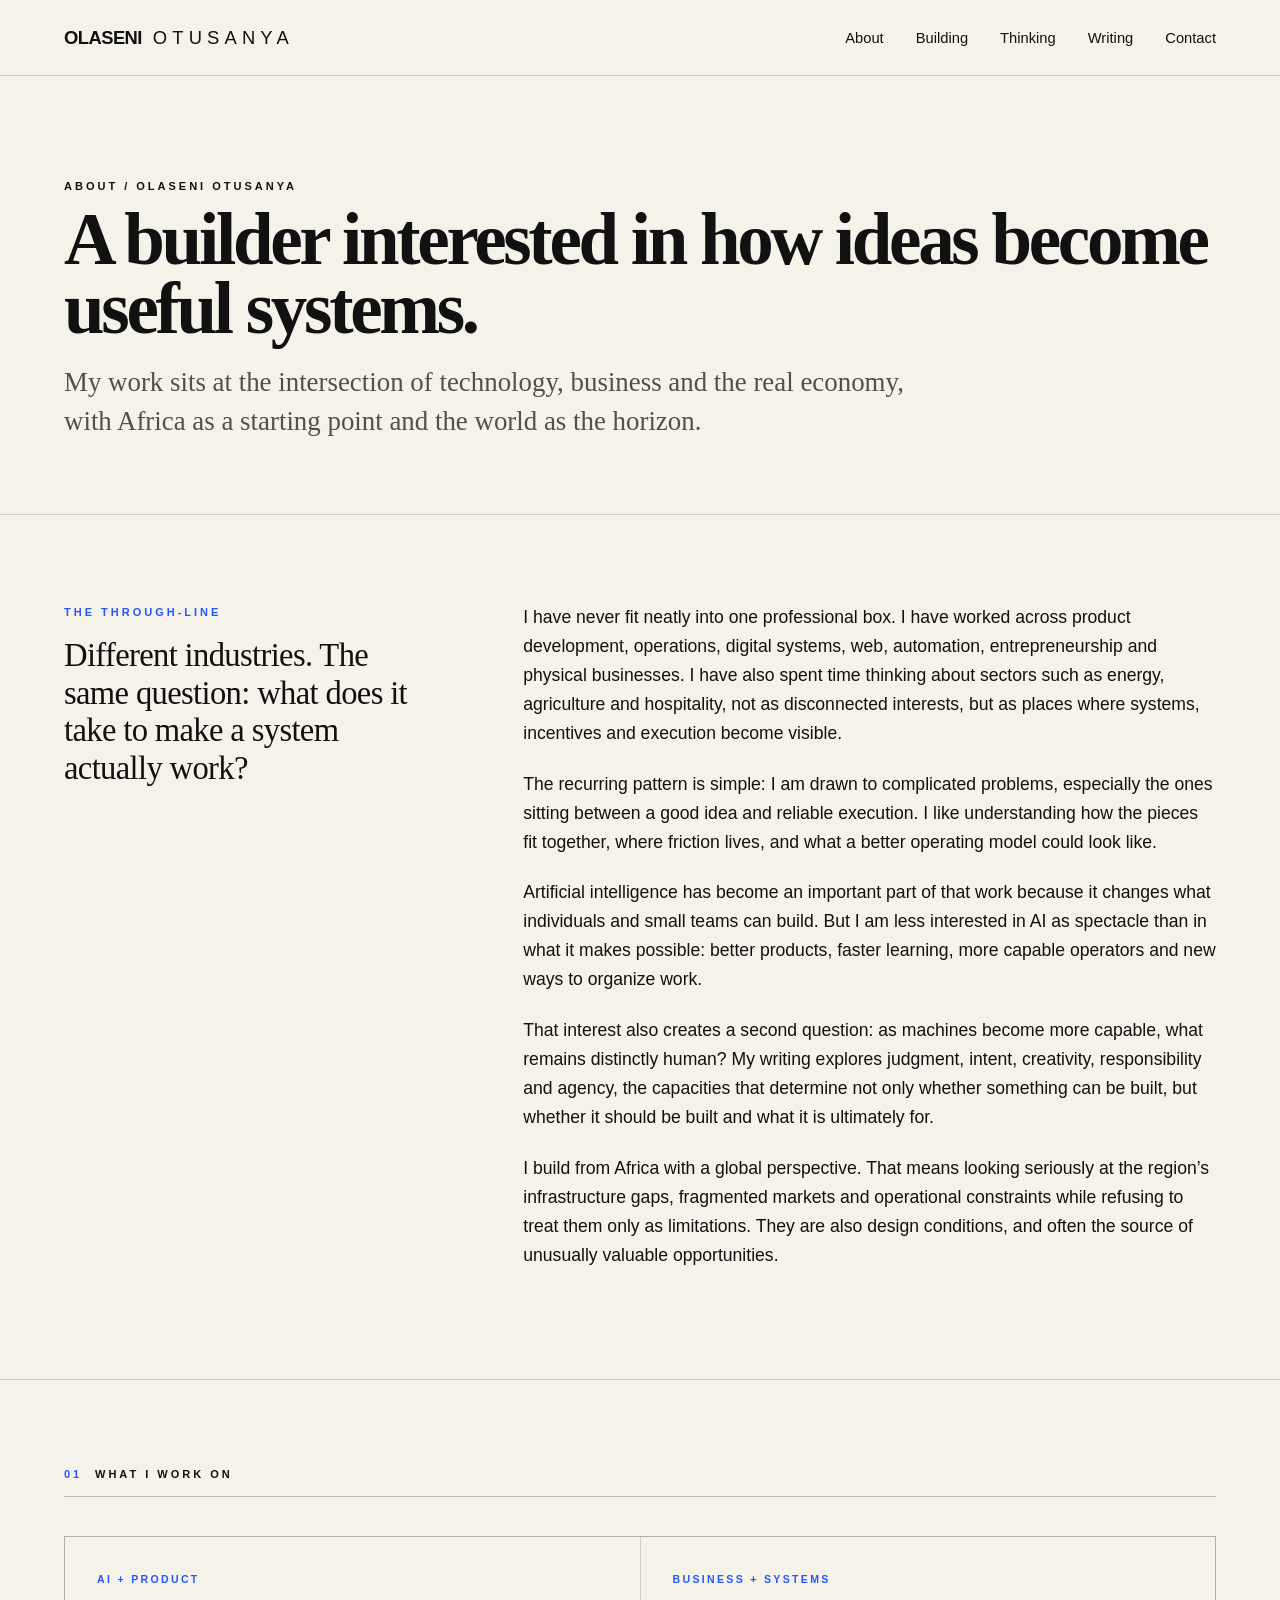
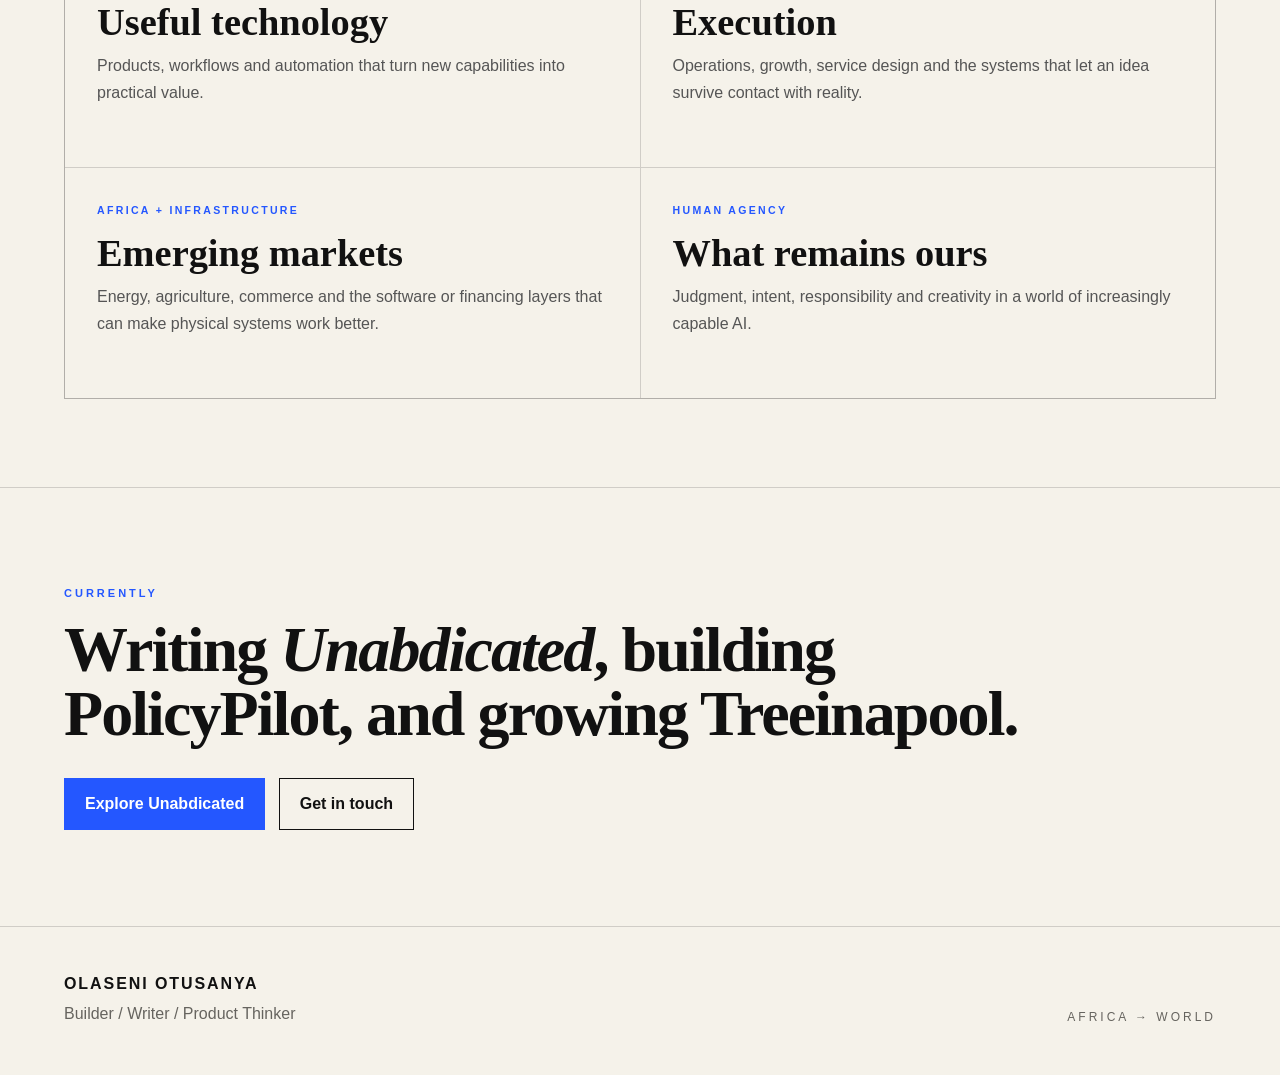
==== about/index.html @ 5f11ccba "Refresh assets and punctuation in about/index.html" ====
<!doctype html>
<html lang="en">
<head>
  <meta charset="utf-8" />
  <meta name="viewport" content="width=device-width, initial-scale=1" />
  <meta name="description" content="About Olaseni Otusanya: a Nigerian builder, product thinker and entrepreneur working across AI, business, digital systems and the real economy." />
  <meta name="theme-color" content="#F5F2EA" />
  <meta property="og:title" content="About Olaseni Otusanya, Builder, Product Thinker & Entrepreneur" />
  <meta property="og:description" content="About Olaseni Otusanya: a Nigerian builder, product thinker and entrepreneur working across AI, business, digital systems and the real economy." />
  <meta property="og:type" content="website" />
  <meta property="og:url" content="https://olaseniotusanya.site/about/" />
  <meta property="og:site_name" content="Olaseni Otusanya" />
  <meta property="og:image" content="https://olaseniotusanya.site/assets/olaseni-profile.png" />
  <meta property="og:image:alt" content="Portrait of Olaseni Otusanya" />
  <meta name="twitter:card" content="summary_large_image" />
  <meta name="twitter:title" content="About Olaseni Otusanya, Builder, Product Thinker & Entrepreneur" />
  <meta name="twitter:description" content="About Olaseni Otusanya: a Nigerian builder, product thinker and entrepreneur working across AI, business, digital systems and the real economy." />
  <meta name="twitter:image" content="https://olaseniotusanya.site/assets/olaseni-profile.png" />
  <link rel="canonical" href="https://olaseniotusanya.site/about/" />
  <link rel="icon" href="/favicon.svg" type="image/svg+xml" />
  <link rel="manifest" href="/site.webmanifest" />
  <title>About Olaseni Otusanya, Builder, Product Thinker & Entrepreneur</title>
  <link rel="stylesheet" href="/styles.css?v=20260929-6" />
  <script type="application/ld+json">
  {"@context":"https://schema.org","@type":"ProfilePage","mainEntity":{"@type":"Person","name":"Olaseni Otusanya","url":"https://olaseniotusanya.site/","jobTitle":"Builder, Product Thinker and Entrepreneur","sameAs":["https://www.linkedin.com/in/olaseniotusanya","https://github.com/5kodds"]}}
  </script>
</head>
<body class="interior-page">

  <header class="site-header">
    <a class="nameplate" href="/" aria-label="Olaseni Otusanya home">OLASENI <span>OTUSANYA</span></a>
    <nav class="desktop-nav" aria-label="Primary navigation">
      <a href="/about/">About</a>
      <a href="/#building">Building</a>
      <a href="/#thinking">Thinking</a>
      <a href="/writing/">Writing</a>
      <a href="/#contact">Contact</a>
    </nav>
    <button class="menu-toggle" type="button" aria-expanded="false" aria-controls="mobile-nav" aria-label="Open navigation">
      <span></span><span></span>
    </button>
  </header>
  <nav class="mobile-nav" id="mobile-nav" aria-label="Mobile navigation">
    <a href="/about/">About</a>
    <a href="/#building">Building</a>
    <a href="/#thinking">Thinking</a>
    <a href="/writing/">Writing</a>
    <a href="/#contact">Contact</a>
  </nav>
<main>
  <section class="page-hero">
    <p class="eyebrow">ABOUT / OLASENI OTUSANYA</p>
    <h1>A builder interested in how ideas become useful systems.</h1>
    <p class="page-dek">My work sits at the intersection of technology, business and the real economy, with Africa as a starting point and the world as the horizon.</p>
  </section>

  <section class="page-body two-col-story">
    <aside>
      <p class="section-label">THE THROUGH-LINE</p>
      <p class="pull-quote">Different industries. The same question: what does it take to make a system actually work?</p>
    </aside>
    <article class="prose">
      <p>I have never fit neatly into one professional box. I have worked across product development, operations, digital systems, web, automation, entrepreneurship and physical businesses. I have also spent time thinking about sectors such as energy, agriculture and hospitality, not as disconnected interests, but as places where systems, incentives and execution become visible.</p>
      <p>The recurring pattern is simple: I am drawn to complicated problems, especially the ones sitting between a good idea and reliable execution. I like understanding how the pieces fit together, where friction lives, and what a better operating model could look like.</p>
      <p>Artificial intelligence has become an important part of that work because it changes what individuals and small teams can build. But I am less interested in AI as spectacle than in what it makes possible: better products, faster learning, more capable operators and new ways to organize work.</p>
      <p>That interest also creates a second question: as machines become more capable, what remains distinctly human? My writing explores judgment, intent, creativity, responsibility and agency, the capacities that determine not only whether something can be built, but whether it should be built and what it is ultimately for.</p>
      <p>I build from Africa with a global perspective. That means looking seriously at the region’s infrastructure gaps, fragmented markets and operational constraints while refusing to treat them only as limitations. They are also design conditions, and often the source of unusually valuable opportunities.</p>
    </article>
  </section>

  <section class="page-body">
    <div class="section-kicker"><span>01</span> WHAT I WORK ON</div>
    <div class="topic-grid">
      <article><span>AI + PRODUCT</span><h2>Useful technology</h2><p>Products, workflows and automation that turn new capabilities into practical value.</p></article>
      <article><span>BUSINESS + SYSTEMS</span><h2>Execution</h2><p>Operations, growth, service design and the systems that let an idea survive contact with reality.</p></article>
      <article><span>AFRICA + INFRASTRUCTURE</span><h2>Emerging markets</h2><p>Energy, agriculture, commerce and the software or financing layers that can make physical systems work better.</p></article>
      <article><span>HUMAN AGENCY</span><h2>What remains ours</h2><p>Judgment, intent, responsibility and creativity in a world of increasingly capable AI.</p></article>
    </div>
  </section>

  <section class="page-cta">
    <p class="section-label">CURRENTLY</p>
    <h2>Writing <em>Unabdicated</em>, building PolicyPilot, and growing Treeinapool.</h2>
    <div class="actions"><a class="button primary" href="/unabdicated/">Explore Unabdicated</a><a class="button" href="/#contact">Get in touch</a></div>
  </section>
</main>

  <footer>
    <div><strong>OLASENI OTUSANYA</strong><p>Builder / Writer / Product Thinker</p></div>
    <p class="footer-note">AFRICA → WORLD</p>
  </footer>
  <script src="/script.js?v=20260929-6"></script>
</body></html>
---- styles.css ----
:root{
  --bone:#F5F2EA;
  --ink:#111111;
  --blue:#2457FF;
  --stone:#B8BDC7;
  --sage:#6E7C74;
  --muted:#66645F;
  --line:rgba(17,17,17,.16);
  --max:1500px;
}

*{box-sizing:border-box}
html{scroll-behavior:smooth;scroll-padding-top:88px}
body{
  margin:0;
  background:var(--bone);
  color:var(--ink);
  font-family:Inter,Arial,sans-serif;
  -webkit-font-smoothing:antialiased;
  text-rendering:optimizeLegibility;
}
body.menu-open{overflow:hidden}
img{display:block;max-width:100%}
a{color:inherit;text-decoration:none}
button{font:inherit;color:inherit}
a:focus-visible,button:focus-visible{outline:3px solid var(--blue);outline-offset:4px}

.site-header{
  position:sticky;
  top:0;
  z-index:50;
  display:flex;
  justify-content:space-between;
  align-items:center;
  min-height:76px;
  padding:18px 5vw;
  border-bottom:1px solid var(--line);
  background:rgba(245,242,234,.94);
  backdrop-filter:blur(14px);
}
.nameplate{
  white-space:nowrap;
  font-weight:800;
  font-size:1.15rem;
  letter-spacing:-.03em;
}
.nameplate span{
  font-weight:400;
  letter-spacing:.28em;
  margin-left:.4rem;
}
.desktop-nav{display:flex;gap:2rem;font-size:.92rem}
.desktop-nav a{transition:color .18s ease}
.desktop-nav a:hover{color:var(--blue)}
.menu-toggle,.mobile-nav{display:none}

main{max-width:var(--max);margin:auto}

.hero{
  min-height:76vh;
  display:grid;
  grid-template-columns:minmax(0,1.18fr) minmax(380px,.82fr);
  border-bottom:1px solid var(--line);
}
.hero-copy{
  padding:clamp(4.5rem,8vh,8rem) 6vw clamp(4rem,6vh,6rem) 5vw;
  display:flex;
  flex-direction:column;
  justify-content:center;
}
.eyebrow,.section-kicker,.type,.signal,.section-label,.now-label{
  font-size:.69rem;
  letter-spacing:.27em;
  font-weight:750;
}
h1{
  font-family:"Noto Serif Display",Georgia,serif;
  font-size:clamp(3.55rem,5.7vw,6.35rem);
  line-height:.94;
  letter-spacing:-.045em;
  margin:.7rem 0 1.3rem;
  max-width:1100px;
}
.dek{
  font-family:Georgia,serif;
  font-size:clamp(1.22rem,1.9vw,1.9rem);
  line-height:1.42;
  color:#555;
  max-width:760px;
  margin:0;
}
.actions{
  display:flex;
  gap:.85rem;
  margin-top:2rem;
  flex-wrap:wrap;
}
.button{
  display:inline-flex;
  align-items:center;
  justify-content:center;
  min-height:52px;
  border:1px solid var(--ink);
  padding:.95rem 1.25rem;
  font-weight:650;
  transition:transform .18s ease,background .18s ease,color .18s ease;
}
.button:hover{transform:translateY(-2px)}
.button.primary{background:var(--blue);color:white;border-color:var(--blue)}
.signal{margin:2.7rem 0 0;color:#444}

.hero-portrait{
  position:relative;
  overflow:hidden;
  min-height:600px;
  background:#103554;
}
.hero-portrait::after{
  content:"";
  position:absolute;
  inset:0;
  box-shadow:inset 1px 0 rgba(255,255,255,.08);
  pointer-events:none;
}
.hero-portrait img{
  width:100%;
  height:100%;
  object-fit:cover;
  object-position:center 24%;
}

.now-strip{
  display:grid;
  grid-template-columns:.42fr repeat(3,1fr);
  border-bottom:1px solid var(--line);
  background:#EEEAE1;
}
.now-strip>*{padding:1.2rem 1.5rem;border-right:1px solid var(--line)}
.now-strip>*:last-child{border-right:0}
.now-label{margin:0;display:flex;align-items:center;color:var(--blue)}
.now-item{display:flex;align-items:baseline;gap:.7rem;transition:background .18s ease}
.now-item:hover{background:rgba(36,87,255,.045)}
.now-item span{font-size:.72rem;text-transform:uppercase;letter-spacing:.16em;color:var(--muted)}
.now-item strong{font-family:Georgia,serif;font-size:1.05rem}

.section{
  padding:5.5rem 5vw;
  border-bottom:1px solid var(--line);
}
.section-kicker{
  display:flex;
  gap:.8rem;
  margin-bottom:2.4rem;
  border-bottom:1px solid rgba(17,17,17,.25);
  padding-bottom:1rem;
}
.section-kicker span{color:var(--blue)}
.section-label{color:var(--blue);margin:0 0 1rem}
.about-grid,.contact-grid{
  display:grid;
  grid-template-columns:1fr 1fr;
  gap:6vw;
  align-items:start;
}
.about-grid h2,.contact-grid h2,.section-heading-row h2{
  font-family:"Noto Serif Display",Georgia,serif;
  font-size:clamp(2.6rem,4vw,4.7rem);
  line-height:1.02;
  letter-spacing:-.025em;
  margin:0;
}
.about-copy{font-size:1.08rem;max-width:700px}
.accent-line{margin-top:1.8rem;padding-left:1rem;border-left:3px solid var(--blue);font-family:Georgia,serif;font-size:1.18rem}
p{line-height:1.65}

.section-heading-row{
  display:grid;
  grid-template-columns:minmax(0,1.2fr) minmax(300px,.8fr);
  gap:7vw;
  align-items:end;
  margin-bottom:2.6rem;
}
.section-heading-row>p{margin:0;max-width:600px;color:#54524D;font-size:1.02rem}

.work-grid{
  display:grid;
  grid-template-columns:1.12fr .94fr .94fr;
  gap:1px;
  background:var(--line);
  border:1px solid var(--line);
}
.work-card{
  background:var(--bone);
  padding:2rem;
  min-height:315px;
  display:flex;
  flex-direction:column;
  transition:.2s ease;
}
.work-card:hover{transform:translateY(-4px);box-shadow:0 14px 32px rgba(17,17,17,.08);position:relative;z-index:1}
.feature-card{background:#ECE8DE}
.card-topline{display:flex;justify-content:space-between;gap:1rem;align-items:flex-start}
.type,.essay-list span,.four-grid span{color:var(--blue);margin:0}
.status{
  font-size:.58rem;
  letter-spacing:.17em;
  border:1px solid rgba(17,17,17,.25);
  padding:.35rem .48rem;
  white-space:nowrap;
}
.work-card h3,.essay-list h3{
  font-family:"Noto Serif Display",Georgia,serif;
  font-size:clamp(2rem,2.6vw,3rem);
  line-height:1.02;
  letter-spacing:-.025em;
}
.work-card h3{margin:1.1rem 0 .6rem}
.work-card>p:not(.type){color:#494843}
.card-note{margin-top:auto!important;padding-top:1.2rem;font-size:.9rem;border-top:1px solid var(--line)}
.text-link{display:inline-block;margin-top:auto;padding-top:1.3rem;font-weight:750;color:var(--blue)}

.four-grid{
  display:grid;
  grid-template-columns:repeat(4,1fr);
  gap:1px;
  background:var(--line);
  border:1px solid var(--line);
}
.four-grid article{background:var(--bone);padding:1.7rem;min-height:225px}
.four-grid article p{margin:1.2rem 0 0;color:#555}

.essay-list{display:grid}
.essay-list article{
  display:grid;
  grid-template-columns:110px minmax(260px,.9fr) minmax(300px,1.1fr);
  gap:2rem;
  align-items:start;
  padding:1.8rem 0;
  border-top:1px solid var(--line);
}
.essay-list h3,.essay-list p{margin:0}
.essay-list h3{font-size:clamp(1.65rem,2.3vw,2.55rem)}
.essay-list p{color:#555}

.manifesto{
  background:var(--ink);
  color:white;
  text-align:center;
  padding:8rem 5vw;
}
.manifesto .eyebrow{color:#9BAFFF}
blockquote{
  font-family:"Noto Serif Display",Georgia,serif;
  font-size:clamp(3rem,6vw,6.6rem);
  line-height:.98;
  letter-spacing:-.035em;
  margin:2rem auto 0;
  max-width:1100px;
}
.contact{padding-top:6rem;padding-bottom:6rem}
.contact-copy{font-size:1.05rem}
.contact-button{gap:.6rem}
.button-icon{width:18px;height:18px;fill:none;stroke:currentColor;stroke-width:1.7;stroke-linecap:round;stroke-linejoin:round;flex:0 0 auto}
.contact-actions{max-width:720px}

footer{
  display:flex;
  justify-content:space-between;
  align-items:end;
  padding:3rem 5vw;
}
footer strong{letter-spacing:.12em}
footer p{margin:.5rem 0 0;color:var(--muted)}
.footer-note{font-size:.75rem;letter-spacing:.25em}

@media(max-width:1000px){
  .desktop-nav{gap:1.2rem}
  .hero{grid-template-columns:1fr .72fr}
  .work-grid{grid-template-columns:1fr 1fr}
  .feature-card{grid-column:1 / -1}
  .four-grid{grid-template-columns:1fr 1fr}
}

@media(max-width:820px){
  html{scroll-padding-top:70px}
  .site-header{min-height:68px;padding:15px 5.5vw}
  .desktop-nav{display:none}
  .nameplate{font-size:1rem}
  .nameplate span{letter-spacing:.2em;margin-left:.28rem}

  .menu-toggle{
    display:flex;
    width:42px;
    height:42px;
    border:1px solid var(--line);
    background:transparent;
    align-items:center;
    justify-content:center;
    flex-direction:column;
    gap:6px;
    cursor:pointer;
  }
  .menu-toggle span{width:18px;height:1.5px;background:var(--ink);transition:.18s ease}
  .menu-toggle[aria-expanded="true"] span:first-child{transform:translateY(3.75px) rotate(45deg)}
  .menu-toggle[aria-expanded="true"] span:last-child{transform:translateY(-3.75px) rotate(-45deg)}

  .mobile-nav{
    position:fixed;
    top:68px;
    left:0;
    right:0;
    z-index:45;
    display:grid;
    background:var(--bone);
    border-bottom:1px solid var(--line);
    transform:translateY(-120%);
    opacity:0;
    visibility:hidden;
    transition:transform .2s ease,opacity .2s ease,visibility .2s;
    box-shadow:0 18px 40px rgba(17,17,17,.08);
  }
  .mobile-nav.open{transform:translateY(0);opacity:1;visibility:visible}
  .mobile-nav a{
    padding:1rem 5.5vw;
    border-top:1px solid var(--line);
    font-family:Georgia,serif;
    font-size:1.2rem;
  }

  .hero{min-height:0;grid-template-columns:1fr}
  .hero-copy{padding:3.6rem 6vw 2.7rem}
  .hero-copy .eyebrow{font-size:.63rem;line-height:1.7;margin:0 0 .8rem}
  h1{
    font-size:clamp(3rem,10.2vw,4.8rem);
    line-height:.92;
    margin:.2rem 0 1.05rem;
    max-width:760px;
  }
  .dek{font-size:clamp(1.1rem,4.7vw,1.4rem);max-width:640px}
  .hero-actions{margin-top:1.6rem}
  .signal{margin-top:1.8rem;font-size:.61rem;letter-spacing:.21em}
  .hero-portrait{min-height:0;height:clamp(440px,98vw,650px)}
  .hero-portrait img{object-position:center 23%}

  .now-strip{
    grid-template-columns:1fr;
  }
  .now-strip>*{border-right:0;border-bottom:1px solid var(--line);padding:1rem 6vw}
  .now-strip>*:last-child{border-bottom:0}
  .now-label{padding-top:1.2rem;padding-bottom:.65rem}
  .now-item{justify-content:space-between}
  .now-item strong{font-size:1.12rem}

  .section{padding:4.5rem 6vw}
  .section-kicker{margin-bottom:2rem}
  .about-grid,.contact-grid,.section-heading-row{grid-template-columns:1fr;gap:1.9rem}
  .about-grid h2,.contact-grid h2,.section-heading-row h2{font-size:clamp(2.55rem,8.7vw,3.8rem)}
  .section-heading-row{margin-bottom:2.2rem}
  .section-heading-row>p{max-width:700px}

  .work-grid,.four-grid{grid-template-columns:1fr}
  .feature-card{grid-column:auto}
  .work-card{min-height:0;padding:1.55rem}
  .four-grid article{min-height:0;padding:1.5rem}

  .essay-list article{grid-template-columns:1fr;gap:.65rem;padding:1.55rem 0}
  .essay-list h3{font-size:clamp(1.8rem,7vw,2.5rem)}

  .manifesto{padding:6.3rem 6vw}
  blockquote{font-size:clamp(2.8rem,11vw,4.8rem)}

  footer{align-items:flex-start;gap:1.5rem;flex-direction:column;padding:2.5rem 6vw}
}

@media(max-width:520px){
  .site-header{padding:13px 5vw}
  .nameplate{font-size:.92rem}
  .nameplate span{letter-spacing:.16em}
  .menu-toggle{width:40px;height:40px}

  .hero-copy{padding:2.8rem 6vw 2.2rem}
  h1{
    font-size:clamp(2.7rem,12vw,3.55rem);
    line-height:.9;
    letter-spacing:-.05em;
  }
  .dek{font-size:1.08rem}
  .hero-actions{display:grid;grid-template-columns:1fr;width:100%;gap:.65rem}
  .button{width:100%;min-height:49px;padding:.8rem .8rem;font-size:.92rem;text-align:center}
  .signal{font-size:.57rem;letter-spacing:.18em}

  .hero-portrait{height:min(112vw,500px)}
  .hero-portrait img{object-position:center 23%}

  .now-item{align-items:center}
  .now-item span{font-size:.65rem}
  .now-item strong{font-size:1.05rem}

  .section{padding:3.8rem 6vw}
  .section-kicker{font-size:.62rem;letter-spacing:.22em;margin-bottom:1.6rem}
  .section-label{font-size:.6rem;letter-spacing:.22em}
  .about-grid h2,.contact-grid h2,.section-heading-row h2{font-size:clamp(2.35rem,10.5vw,3rem)}
  .about-copy,.contact-copy{font-size:1rem}
  .accent-line{font-size:1.08rem}
  .work-card h3{font-size:2.2rem}
  .card-topline{align-items:center}
  .status{font-size:.52rem}
  .manifesto{padding:5.5rem 6vw}
}

@media(max-width:370px){
  .nameplate span{letter-spacing:.1em}
  h1{font-size:2.5rem}
  .now-item{display:grid;gap:.25rem}
  .card-topline{display:grid}
}


/* Interior pages */
.interior-page main{max-width:var(--max);margin:auto}
.page-hero{
  padding:clamp(5rem,10vh,8.5rem) 5vw clamp(4.5rem,8vh,7rem);
  border-bottom:1px solid var(--line);
  max-width:var(--max);
  margin:auto;
}
.page-hero h1{
  max-width:1150px;
  margin:.65rem 0 1.2rem;
}
.page-dek{
  font-family:Georgia,serif;
  font-size:clamp(1.28rem,2.1vw,2rem);
  line-height:1.48;
  max-width:880px;
  color:#52504B;
  margin:0;
}
.page-subtitle{
  font-family:Georgia,serif;
  font-size:clamp(1.5rem,2.6vw,2.7rem);
  line-height:1.2;
  margin:-.35rem 0 1.2rem;
}
.page-body{
  padding:5.5rem 5vw;
  border-bottom:1px solid var(--line);
}
.two-col-story{
  display:grid;
  grid-template-columns:minmax(250px,.68fr) minmax(0,1.32fr);
  gap:8vw;
  align-items:start;
}
.two-col-story aside{position:sticky;top:110px}
.pull-quote{
  font-family:Georgia,serif;
  font-size:clamp(1.65rem,2.55vw,2.7rem);
  line-height:1.15;
  letter-spacing:-.02em;
  margin:1rem 0 0;
}
.prose{max-width:760px;font-size:1.1rem}
.prose p{margin:0 0 1.35rem}
.prose strong{font-weight:750}
.wide-prose{max-width:900px}
.topic-grid{
  display:grid;
  grid-template-columns:repeat(2,1fr);
  gap:1px;
  background:var(--line);
  border:1px solid var(--line);
}
.topic-grid article{
  background:var(--bone);
  padding:2rem;
  min-height:230px;
}
.topic-grid article span{
  color:var(--blue);
  font-size:.66rem;
  letter-spacing:.22em;
  font-weight:800;
}
.topic-grid h2{
  font-family:"Noto Serif Display",Georgia,serif;
  font-size:clamp(2rem,3vw,3rem);
  line-height:1.02;
  margin:1rem 0 .7rem;
}
.topic-grid p{margin:0;color:#555}
.page-cta{
  padding:6rem 5vw;
  border-bottom:1px solid var(--line);
}
.page-cta h2{
  font-family:"Noto Serif Display",Georgia,serif;
  font-size:clamp(2.6rem,5vw,5.4rem);
  line-height:1;
  letter-spacing:-.03em;
  max-width:1050px;
  margin:.8rem 0 1rem;
}
.page-cta>p:not(.section-label){max-width:760px;font-size:1.08rem}
.dark-cta{background:var(--ink);color:white}
.dark-cta .section-label{color:#9BAFFF}
.light-button{border-color:white;color:white}
.card-links{display:flex;gap:1.2rem;flex-wrap:wrap;margin-top:auto}
.card-links .text-link{margin-top:0}
.section-more{
  display:inline-block;
  margin-top:2rem;
  font-weight:750;
  color:var(--blue);
}
.writing-stream{display:grid}
.writing-stream article{
  padding:2.5rem 0;
  border-top:1px solid var(--line);
  max-width:980px;
}
.writing-stream h2,.featured-writing h2{
  font-family:"Noto Serif Display",Georgia,serif;
  font-size:clamp(2.35rem,4vw,4.4rem);
  line-height:1;
  letter-spacing:-.03em;
  margin:.7rem 0 1.2rem;
}
.writing-stream article>p:not(.type){max-width:780px;font-size:1.05rem;color:#4F4D49}
.featured-writing{
  background:#ECE8DE;
  border:1px solid var(--line);
  padding:2.2rem;
}
.featured-writing>p:not(.type){font-family:Georgia,serif;font-size:1.25rem}

@media(max-width:820px){
  .page-hero{padding:4.3rem 6vw 3.8rem}
  .page-body,.page-cta{padding:4.2rem 6vw}
  .two-col-story{grid-template-columns:1fr;gap:2rem}
  .two-col-story aside{position:static}
  .prose{font-size:1.03rem}
  .topic-grid{grid-template-columns:1fr}
  .topic-grid article{min-height:0;padding:1.55rem}
  .page-cta h2{font-size:clamp(2.6rem,10vw,4rem)}
}
@media(max-width:520px){
  .page-hero{padding:3.25rem 6vw 3rem}
  .page-hero h1{font-size:clamp(2.8rem,13vw,4rem)}
  .page-dek{font-size:1.12rem}
  .page-subtitle{font-size:1.45rem}
  .page-body,.page-cta{padding:3.6rem 6vw}
  .pull-quote{font-size:1.8rem}
  .writing-stream article{padding:2rem 0}
  .writing-stream h2,.featured-writing h2{font-size:2.4rem}
}


/* Article pages */
.article-shell{max-width:var(--max);margin:auto}
.article-header{
  padding:clamp(5rem,10vh,8rem) 5vw 4rem;
  border-bottom:1px solid var(--line);
}
.article-header h1{
  max-width:1050px;
  margin:.7rem 0 1.25rem;
}
.article-lede{
  max-width:800px;
  font-family:Georgia,serif;
  font-size:clamp(1.25rem,2vw,1.9rem);
  line-height:1.5;
  color:#53514C;
  margin:0;
}
.article-meta{
  display:flex;
  gap:1rem;
  flex-wrap:wrap;
  margin-top:2rem;
  font-size:.72rem;
  letter-spacing:.13em;
  text-transform:uppercase;
  color:var(--muted);
}
.article-meta span+span::before{content:"•";margin-right:1rem;color:var(--stone)}
.article-layout{
  display:grid;
  grid-template-columns:minmax(210px,.5fr) minmax(0,1.5fr);
  gap:7vw;
  padding:5rem 5vw 6rem;
  border-bottom:1px solid var(--line);
}
.article-aside{
  position:sticky;
  top:108px;
  align-self:start;
  font-size:.94rem;
  color:#585650;
}
.article-aside>a{display:inline-block;margin-bottom:3rem;font-weight:700;color:var(--blue)}
.article-aside .section-label{margin-bottom:.75rem}
.article-aside p:last-child{font-family:Georgia,serif;font-size:1.12rem;line-height:1.5}
.article-prose{
  max-width:760px;
  font-family:Georgia,serif;
  font-size:1.15rem;
  line-height:1.8;
}
.article-prose>p:first-child{font-size:1.32rem;line-height:1.65}
.article-prose h2{
  font-family:"Noto Serif Display",Georgia,serif;
  font-size:clamp(2rem,3.2vw,3.25rem);
  line-height:1.04;
  letter-spacing:-.025em;
  margin:3.4rem 0 1.1rem;
}
.article-prose p{margin:0 0 1.4rem}
.article-prose em{font-style:italic}
.article-end{
  padding:5rem 5vw 6rem;
  border-bottom:1px solid var(--line);
}
.article-end h2{
  font-family:"Noto Serif Display",Georgia,serif;
  font-size:clamp(2.5rem,4.5vw,4.8rem);
  line-height:1.02;
  max-width:900px;
  margin:.7rem 0 1.8rem;
}
.error-page{min-height:65vh;display:flex;flex-direction:column;justify-content:center}

.sr-only{
  position:absolute;width:1px;height:1px;padding:0;margin:-1px;overflow:hidden;
  clip:rect(0,0,0,0);white-space:nowrap;border:0;
}

/* Newsletter component, ready for Substack embed connection */
.newsletter-band{
  display:grid;
  grid-template-columns:1fr 1fr;
  gap:6vw;
  align-items:center;
  padding:5rem 5vw;
  border-top:1px solid var(--line);
  border-bottom:1px solid var(--line);
  background:#ECE8DE;
}
.newsletter-band h2{
  font-family:"Noto Serif Display",Georgia,serif;
  font-size:clamp(2.5rem,4vw,4.5rem);
  line-height:1.02;
  margin:.6rem 0 1rem;
}
.newsletter-copy>p:last-child{max-width:620px;color:#53514C}
.newsletter-fields{display:flex;min-height:58px}
.newsletter-fields input{
  flex:1;
  min-width:0;
  border:1px solid var(--ink);
  border-right:0;
  background:var(--bone);
  color:var(--ink);
  padding:0 1rem;
  font:inherit;
  border-radius:0;
}
.newsletter-fields input:focus{outline:3px solid var(--blue);outline-offset:-3px}
.newsletter-fields button{
  border:1px solid var(--blue);
  background:var(--blue);
  color:white;
  padding:0 1.25rem;
  font-weight:750;
  cursor:pointer;
}
.newsletter-note{font-size:.82rem;color:var(--muted);margin:.7rem 0 0}

@media(max-width:820px){
  .article-header{padding:4.2rem 6vw 3.4rem}
  .article-layout{grid-template-columns:1fr;padding:3.8rem 6vw 4.5rem}
  .article-aside{position:static;border-bottom:1px solid var(--line);padding-bottom:1.6rem}
  .article-aside>a{margin-bottom:1.5rem}
  .article-prose{font-size:1.08rem}
  .article-prose>p:first-child{font-size:1.2rem}
  .article-end{padding:4rem 6vw 4.5rem}
  .newsletter-band{grid-template-columns:1fr;padding:4rem 6vw;gap:2rem}
}
@media(max-width:520px){
  .article-header{padding:3.3rem 6vw 2.8rem}
  .article-header h1{font-size:clamp(2.7rem,12vw,3.7rem)}
  .article-layout{padding:3.2rem 6vw 3.8rem}
  .article-prose{font-size:1.03rem;line-height:1.75}
  .article-prose h2{font-size:2.15rem;margin-top:2.8rem}
  .article-meta{display:grid;gap:.4rem}
  .article-meta span+span::before{content:"";margin:0}
  .newsletter-fields{display:grid;min-height:0}
  .newsletter-fields input{min-height:52px;border-right:1px solid var(--ink);border-bottom:0}
  .newsletter-fields button{min-height:52px}
}
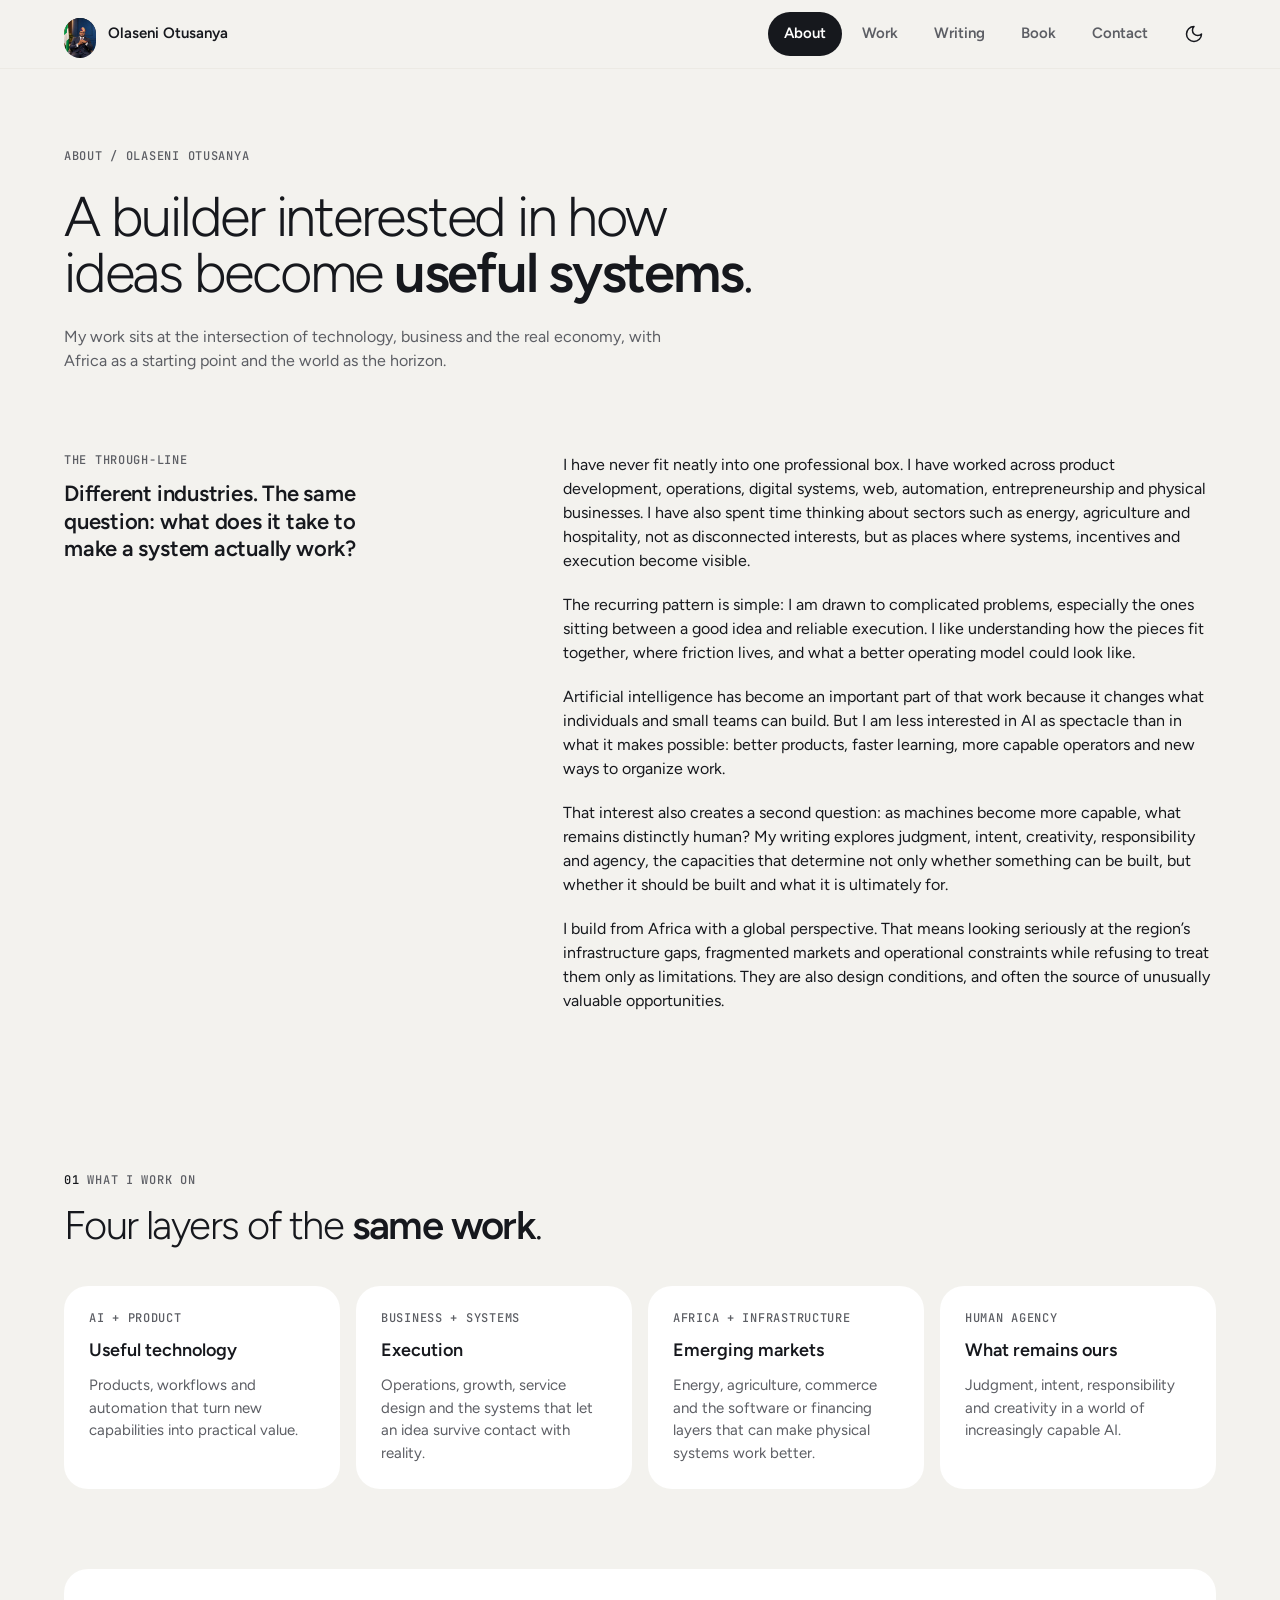
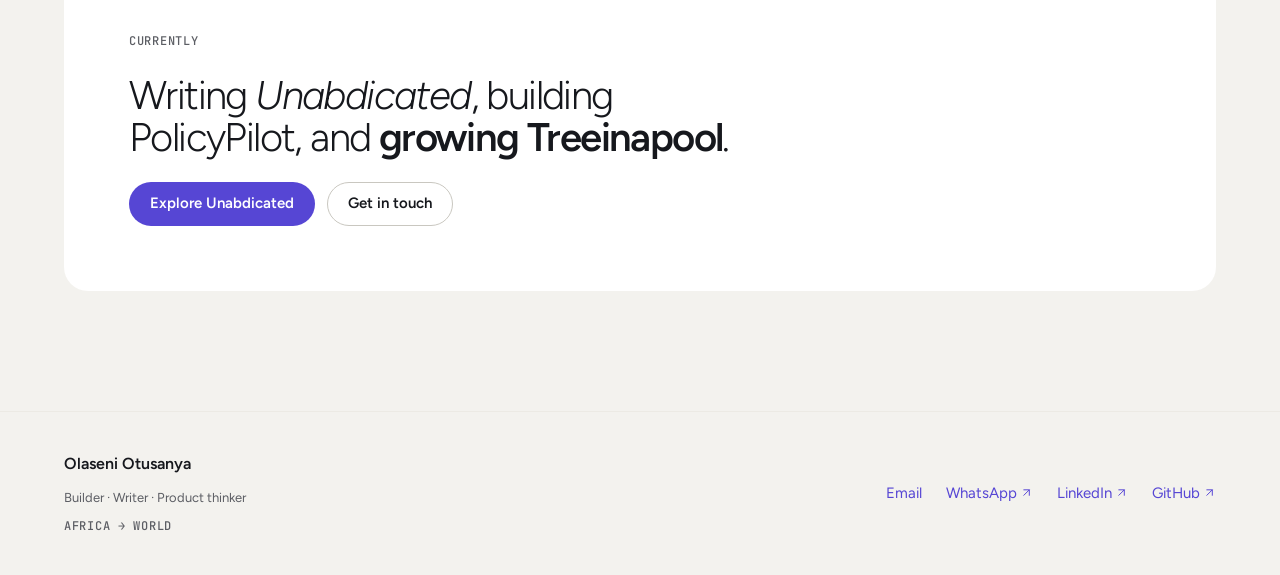
==== commit c766a079: "Rebuild the site on the Olaseni Design System (ODS) - Vendor the ODS build (tokens v0.1, ods-css 0.1" ====
--- a/about/index.html
+++ b/about/index.html
@@ -3,91 +3,112 @@
 <head>
   <meta charset="utf-8" />
   <meta name="viewport" content="width=device-width, initial-scale=1" />
-  <meta name="description" content="About Olaseni Otusanya: a Nigerian builder, product thinker and entrepreneur working across AI, business, digital systems and the real economy." />
-  <meta name="theme-color" content="#F5F2EA" />
-  <meta property="og:title" content="About Olaseni Otusanya, Builder, Product Thinker & Entrepreneur" />
-  <meta property="og:description" content="About Olaseni Otusanya: a Nigerian builder, product thinker and entrepreneur working across AI, business, digital systems and the real economy." />
-  <meta property="og:type" content="website" />
+  <script>try{var m=localStorage.getItem('ods-mode');if(m==='light'||m==='dark')document.documentElement.setAttribute('data-ods-mode',m)}catch(e){}</script>
+  <meta name="description" content="Meet Olaseni Otusanya, a Nigerian builder and product thinker working across AI, business systems, automation, infrastructure and emerging markets." />
+  <meta name="robots" content="index,follow,max-image-preview:large" />
+  <meta name="author" content="Olaseni Otusanya" />
+  <meta property="og:title" content="About Olaseni Otusanya | Builder & Product Thinker" />
+  <meta property="og:description" content="Meet Olaseni Otusanya, a Nigerian builder and product thinker working across AI, business systems, automation, infrastructure and emerging markets." />
+  <meta property="og:type" content="profile" />
   <meta property="og:url" content="https://olaseniotusanya.site/about/" />
   <meta property="og:site_name" content="Olaseni Otusanya" />
-  <meta property="og:image" content="https://olaseniotusanya.site/assets/olaseni-profile.png" />
-  <meta property="og:image:alt" content="Portrait of Olaseni Otusanya" />
+  <meta property="og:locale" content="en_US" />
+  <meta property="og:image" content="https://olaseniotusanya.site/assets/olaseni-og-1200x630.jpg" />
+  <meta property="og:image:secure_url" content="https://olaseniotusanya.site/assets/olaseni-og-1200x630.jpg" />
+  <meta property="og:image:type" content="image/jpeg" />
+  <meta property="og:image:width" content="1200" />
+  <meta property="og:image:height" content="630" />
+  <meta property="og:image:alt" content="Olaseni Otusanya — builder, product thinker and entrepreneur" />
   <meta name="twitter:card" content="summary_large_image" />
-  <meta name="twitter:title" content="About Olaseni Otusanya, Builder, Product Thinker & Entrepreneur" />
-  <meta name="twitter:description" content="About Olaseni Otusanya: a Nigerian builder, product thinker and entrepreneur working across AI, business, digital systems and the real economy." />
-  <meta name="twitter:image" content="https://olaseniotusanya.site/assets/olaseni-profile.png" />
+  <meta name="twitter:title" content="About Olaseni Otusanya | Builder & Product Thinker" />
+  <meta name="twitter:description" content="Meet Olaseni Otusanya, a Nigerian builder and product thinker working across AI, business systems, automation, infrastructure and emerging markets." />
+  <meta name="twitter:image" content="https://olaseniotusanya.site/assets/olaseni-og-1200x630.jpg" />
+  <meta name="twitter:image:alt" content="Olaseni Otusanya — builder, product thinker and entrepreneur" />
   <link rel="canonical" href="https://olaseniotusanya.site/about/" />
   <link rel="icon" href="/favicon.svg" type="image/svg+xml" />
   <link rel="manifest" href="/site.webmanifest" />
-  <title>About Olaseni Otusanya, Builder, Product Thinker & Entrepreneur</title>
-  <link rel="stylesheet" href="/styles.css?v=20260929-6" />
+  <title>About Olaseni Otusanya | Builder & Product Thinker</title>
   <script type="application/ld+json">
-  {"@context":"https://schema.org","@type":"ProfilePage","mainEntity":{"@type":"Person","name":"Olaseni Otusanya","url":"https://olaseniotusanya.site/","jobTitle":"Builder, Product Thinker and Entrepreneur","sameAs":["https://www.linkedin.com/in/olaseniotusanya","https://github.com/5kodds"]}}
-  </script>
+    {"@context":"https://schema.org","@type":"ProfilePage","mainEntity":{"@type":"Person","name":"Olaseni Otusanya","url":"https://olaseniotusanya.site/","jobTitle":"Builder, Product Thinker and Entrepreneur","sameAs":["https://www.linkedin.com/in/olaseniotusanya","https://github.com/5kodds"]}}
+    </script>
+  <meta name="theme-color" content="#F3F2EE" media="(prefers-color-scheme: light)" />
+  <meta name="theme-color" content="#0E0F12" media="(prefers-color-scheme: dark)" />
+  <link rel="preconnect" href="https://fonts.googleapis.com" />
+  <link rel="preconnect" href="https://fonts.gstatic.com" crossorigin />
+  <link rel="stylesheet" href="https://fonts.googleapis.com/css2?family=Figtree:wght@300..700&amp;family=JetBrains+Mono:wght@400..600&amp;display=swap" />
+  <link rel="stylesheet" href="/assets/ods/ods-tokens.css?v=0.1.0" />
+  <link rel="stylesheet" href="/assets/ods/ods.min.css?v=0.1.0" />
+  <link rel="stylesheet" href="/assets/site.css?v=20261120" />
 </head>
-<body class="interior-page">
+<body>
 
-  <header class="site-header">
-    <a class="nameplate" href="/" aria-label="Olaseni Otusanya home">OLASENI <span>OTUSANYA</span></a>
-    <nav class="desktop-nav" aria-label="Primary navigation">
-      <a href="/about/">About</a>
-      <a href="/#building">Building</a>
-      <a href="/#thinking">Thinking</a>
-      <a href="/writing/">Writing</a>
-      <a href="/#contact">Contact</a>
-    </nav>
-    <button class="menu-toggle" type="button" aria-expanded="false" aria-controls="mobile-nav" aria-label="Open navigation">
-      <span></span><span></span>
-    </button>
-  </header>
-  <nav class="mobile-nav" id="mobile-nav" aria-label="Mobile navigation">
-    <a href="/about/">About</a>
-    <a href="/#building">Building</a>
-    <a href="/#thinking">Thinking</a>
-    <a href="/writing/">Writing</a>
-    <a href="/#contact">Contact</a>
-  </nav>
-<main>
-  <section class="page-hero">
-    <p class="eyebrow">ABOUT / OLASENI OTUSANYA</p>
-    <h1>A builder interested in how ideas become useful systems.</h1>
-    <p class="page-dek">My work sits at the intersection of technology, business and the real economy, with Africa as a starting point and the world as the horizon.</p>
-  </section>
+<a class="ods-button site-skip" data-variant="inverse" href="#main">Skip to content</a>
+<header class="site-header">
+  <div class="site-container site-header__inner">
+    <a class="site-brand" href="/"><span class="ods-avatar" data-size="sm"><img src="/assets/olaseni-profile.jpg" alt="" width="240" height="300" /></span>Olaseni Otusanya</a>
+    <div class="site-header__end">
+      <nav class="site-nav" aria-label="Main"><a class="site-nav__item" href="/about/" aria-current="page">About</a><a class="site-nav__item" href="/portfolio/">Work</a><a class="site-nav__item" href="/writing/">Writing</a><a class="site-nav__item" href="/unabdicated/">Book</a><a class="site-nav__item" href="/#contact">Contact</a></nav>
+      <a class="ods-icon-button site-header__mail" href="mailto:olaseni.otusanya@gmail.com" aria-label="Email Olaseni"><svg width="20" height="20" aria-hidden="true" focusable="false"><use href="/assets/icons.svg#mail"></use></svg></a>
+      <button class="ods-icon-button site-mode-toggle" type="button" data-mode-toggle aria-label="Switch colour mode"><svg class="site-icon-moon" width="20" height="20" aria-hidden="true" focusable="false"><use href="/assets/icons.svg#moon"></use></svg><svg class="site-icon-sun" width="20" height="20" aria-hidden="true" focusable="false"><use href="/assets/icons.svg#sun"></use></svg></button>
+    </div>
+  </div>
+</header>
 
-  <section class="page-body two-col-story">
-    <aside>
-      <p class="section-label">THE THROUGH-LINE</p>
-      <p class="pull-quote">Different industries. The same question: what does it take to make a system actually work?</p>
-    </aside>
-    <article class="prose">
-      <p>I have never fit neatly into one professional box. I have worked across product development, operations, digital systems, web, automation, entrepreneurship and physical businesses. I have also spent time thinking about sectors such as energy, agriculture and hospitality, not as disconnected interests, but as places where systems, incentives and execution become visible.</p>
-      <p>The recurring pattern is simple: I am drawn to complicated problems, especially the ones sitting between a good idea and reliable execution. I like understanding how the pieces fit together, where friction lives, and what a better operating model could look like.</p>
-      <p>Artificial intelligence has become an important part of that work because it changes what individuals and small teams can build. But I am less interested in AI as spectacle than in what it makes possible: better products, faster learning, more capable operators and new ways to organize work.</p>
-      <p>That interest also creates a second question: as machines become more capable, what remains distinctly human? My writing explores judgment, intent, creativity, responsibility and agency, the capacities that determine not only whether something can be built, but whether it should be built and what it is ultimately for.</p>
-      <p>I build from Africa with a global perspective. That means looking seriously at the region’s infrastructure gaps, fragmented markets and operational constraints while refusing to treat them only as limitations. They are also design conditions, and often the source of unusually valuable opportunities.</p>
-    </article>
-  </section>
+<main id="main">
 
-  <section class="page-body">
-    <div class="section-kicker"><span>01</span> WHAT I WORK ON</div>
-    <div class="topic-grid">
-      <article><span>AI + PRODUCT</span><h2>Useful technology</h2><p>Products, workflows and automation that turn new capabilities into practical value.</p></article>
-      <article><span>BUSINESS + SYSTEMS</span><h2>Execution</h2><p>Operations, growth, service design and the systems that let an idea survive contact with reality.</p></article>
-      <article><span>AFRICA + INFRASTRUCTURE</span><h2>Emerging markets</h2><p>Energy, agriculture, commerce and the software or financing layers that can make physical systems work better.</p></article>
-      <article><span>HUMAN AGENCY</span><h2>What remains ours</h2><p>Judgment, intent, responsibility and creativity in a world of increasingly capable AI.</p></article>
+<section class="site-hero">
+  <div class="site-container">
+    <div class="site-hero__copy">
+      <p class="site-overline">About / Olaseni Otusanya</p>
+      <h1 class="site-page-title">A builder interested in how ideas become <strong>useful systems</strong>.</h1>
+      <p class="site-lede">My work sits at the intersection of technology, business and the real economy, with Africa as a starting point and the world as the horizon.</p>
     </div>
-  </section>
-
-  <section class="page-cta">
-    <p class="section-label">CURRENTLY</p>
-    <h2>Writing <em>Unabdicated</em>, building PolicyPilot, and growing Treeinapool.</h2>
-    <div class="actions"><a class="button primary" href="/unabdicated/">Explore Unabdicated</a><a class="button" href="/#contact">Get in touch</a></div>
-  </section>
+  </div>
+</section>
+<section class="site-section site-section--tight" aria-labelledby="through-line">
+  <div class="site-container site-split">
+    <div class="site-split__aside site-stack site-stack--tight">
+      <p class="site-overline" id="through-line">The through-line</p>
+      <p class="site-subtitle">Different industries. The same question: what does it take to make a system actually work?</p>
+    </div>
+    <div class="site-prose"><p>I have never fit neatly into one professional box. I have worked across product development, operations, digital systems, web, automation, entrepreneurship and physical businesses. I have also spent time thinking about sectors such as energy, agriculture and hospitality, not as disconnected interests, but as places where systems, incentives and execution become visible.</p><p>The recurring pattern is simple: I am drawn to complicated problems, especially the ones sitting between a good idea and reliable execution. I like understanding how the pieces fit together, where friction lives, and what a better operating model could look like.</p><p>Artificial intelligence has become an important part of that work because it changes what individuals and small teams can build. But I am less interested in AI as spectacle than in what it makes possible: better products, faster learning, more capable operators and new ways to organize work.</p><p>That interest also creates a second question: as machines become more capable, what remains distinctly human? My writing explores judgment, intent, creativity, responsibility and agency, the capacities that determine not only whether something can be built, but whether it should be built and what it is ultimately for.</p><p>I build from Africa with a global perspective. That means looking seriously at the region’s infrastructure gaps, fragmented markets and operational constraints while refusing to treat them only as limitations. They are also design conditions, and often the source of unusually valuable opportunities.</p></div>
+  </div>
+</section>
+<section class="site-section" aria-labelledby="work-on-title">
+  <div class="site-container">
+    <div class="site-section__head"><p class="site-overline"><span class="site-overline__index">01</span>What I work on</p><h2 class="site-section__title" id="work-on-title">Four layers of the <strong>same work</strong>.</h2></div>
+    <ul class="site-grid site-grid--four"><li><div class="ods-card"><div class="site-card-body"><p class="site-overline">AI + Product</p><h3 class="ods-card__title">Useful technology</h3><p>Products, workflows and automation that turn new capabilities into practical value.</p></div></div></li><li><div class="ods-card"><div class="site-card-body"><p class="site-overline">Business + Systems</p><h3 class="ods-card__title">Execution</h3><p>Operations, growth, service design and the systems that let an idea survive contact with reality.</p></div></div></li><li><div class="ods-card"><div class="site-card-body"><p class="site-overline">Africa + Infrastructure</p><h3 class="ods-card__title">Emerging markets</h3><p>Energy, agriculture, commerce and the software or financing layers that can make physical systems work better.</p></div></div></li><li><div class="ods-card"><div class="site-card-body"><p class="site-overline">Human agency</p><h3 class="ods-card__title">What remains ours</h3><p>Judgment, intent, responsibility and creativity in a world of increasingly capable AI.</p></div></div></li></ul>
+  </div>
+</section>
+<section class="site-section site-section--tight" aria-labelledby="currently-title">
+  <div class="site-container">
+    <div class="ods-card site-cta">
+      <div class="site-stack">
+        <p class="site-overline">Currently</p>
+        <h2 class="site-section__title" id="currently-title">Writing <em>Unabdicated</em>, building PolicyPilot, and <strong>growing Treeinapool</strong>.</h2>
+        <div class="site-actions"><a class="ods-button" href="/unabdicated/"><span class="ods-button__label">Explore Unabdicated</span></a><a class="ods-button" data-variant="secondary" href="/#contact"><span class="ods-button__label">Get in touch</span></a></div>
+      </div>
+    </div>
+  </div>
+</section>
 </main>
 
-  <footer>
-    <div><strong>OLASENI OTUSANYA</strong><p>Builder / Writer / Product Thinker</p></div>
-    <p class="footer-note">AFRICA → WORLD</p>
-  </footer>
-  <script src="/script.js?v=20260929-6"></script>
-</body></html>+<footer class="site-footer">
+  <div class="site-container site-footer__inner">
+    <div class="site-stack site-stack--tight">
+      <p class="site-footer__name">Olaseni Otusanya</p>
+      <p class="site-small">Builder · Writer · Product thinker</p>
+      <p class="site-overline">Africa → World</p>
+    </div>
+    <ul class="site-links" aria-label="Contact and profiles">
+      <li><a class="ods-link" data-variant="standalone" href="mailto:olaseni.otusanya@gmail.com">Email</a></li>
+      <li><a class="ods-link" data-variant="standalone" href="https://wa.me/19852447681" target="_blank" rel="noopener noreferrer">WhatsApp<svg class="ods-link__icon" width="20" height="20" aria-hidden="true" focusable="false"><use href="/assets/icons.svg#arrow-up-right"></use></svg><span class="ods-visually-hidden"> (opens in a new tab)</span></a></li>
+      <li><a class="ods-link" data-variant="standalone" href="https://www.linkedin.com/in/olaseniotusanya" target="_blank" rel="noopener noreferrer">LinkedIn<svg class="ods-link__icon" width="20" height="20" aria-hidden="true" focusable="false"><use href="/assets/icons.svg#arrow-up-right"></use></svg><span class="ods-visually-hidden"> (opens in a new tab)</span></a></li>
+      <li><a class="ods-link" data-variant="standalone" href="https://github.com/5kodds" target="_blank" rel="noopener noreferrer">GitHub<svg class="ods-link__icon" width="20" height="20" aria-hidden="true" focusable="false"><use href="/assets/icons.svg#arrow-up-right"></use></svg><span class="ods-visually-hidden"> (opens in a new tab)</span></a></li>
+    </ul>
+  </div>
+</footer>
+<nav class="ods-bottom-bar site-bottom-bar" data-labels="visible" aria-label="Main"><a class="ods-bottom-bar__item" href="/"><svg width="20" height="20" aria-hidden="true" focusable="false"><use href="/assets/icons.svg#house"></use></svg><span class="ods-bottom-bar__label">Home</span></a><a class="ods-bottom-bar__item" href="/about/" aria-current="page"><svg width="20" height="20" aria-hidden="true" focusable="false"><use href="/assets/icons.svg#user"></use></svg><span class="ods-bottom-bar__label">About</span></a><a class="ods-bottom-bar__item" href="/portfolio/"><svg width="20" height="20" aria-hidden="true" focusable="false"><use href="/assets/icons.svg#briefcase"></use></svg><span class="ods-bottom-bar__label">Work</span></a><a class="ods-bottom-bar__item" href="/writing/"><svg width="20" height="20" aria-hidden="true" focusable="false"><use href="/assets/icons.svg#pen-line"></use></svg><span class="ods-bottom-bar__label">Writing</span></a><a class="ods-bottom-bar__item" href="/unabdicated/"><svg width="20" height="20" aria-hidden="true" focusable="false"><use href="/assets/icons.svg#book-open"></use></svg><span class="ods-bottom-bar__label">Book</span></a></nav>
+<script src="/assets/site.js?v=20261120"></script>
+</body>
+</html>
--- a/assets/ods/ods-tokens.css
+++ b/assets/ods/ods-tokens.css
@@ -0,0 +1,519 @@
+/**
+ * ODS tokens — primitives, mode-independent semantic tokens, light and dark modes.
+ * Generated by packages/tokens/build.mjs from /tokens (DTCG). Do not edit by hand.
+ */
+@layer ods.tokens {
+  :root {
+    --ods-color-transparent: rgba(0, 0, 0, 0); /** Fully transparent */
+    --ods-color-stone-0: #ffffff;
+    --ods-color-stone-50: #f3f2ee;
+    --ods-color-stone-100: #eceae4;
+    --ods-color-stone-200: #e2e0d9;
+    --ods-color-stone-300: #c9c7c0;
+    --ods-color-stone-500: #8c8a84;
+    --ods-color-graphite-300: #a6a7ad;
+    --ods-color-graphite-500: #6e7079;
+    --ods-color-graphite-600: #5c5e64;
+    --ods-color-graphite-700: #3a3c43;
+    --ods-color-graphite-800: #2e3036;
+    --ods-color-graphite-850: #212227;
+    --ods-color-graphite-900: #16181d;
+    --ods-color-graphite-950: #0e0f12;
+    --ods-color-graphite-alpha-12: rgba(22, 24, 29, 0.12);
+    --ods-color-graphite-alpha-22: rgba(22, 24, 29, 0.22);
+    --ods-color-graphite-alpha-40: rgba(22, 24, 29, 0.4);
+    --ods-color-graphite-alpha-08: rgba(22, 24, 29, 0.08);
+    --ods-color-black-alpha-50: rgba(0, 0, 0, 0.5);
+    --ods-color-black-alpha-55: rgba(0, 0, 0, 0.55);
+    --ods-color-black-alpha-60: rgba(0, 0, 0, 0.6);
+    --ods-color-violet-50: #f5f3ff;
+    --ods-color-violet-100: #ece9ff;
+    --ods-color-violet-200: #d6d0ff;
+    --ods-color-violet-300: #b3a8ff;
+    --ods-color-violet-400: #9d8fff;
+    --ods-color-violet-500: #7563f0;
+    --ods-color-violet-600: #5646d4;
+    --ods-color-violet-700: #4537b8;
+    --ods-color-violet-800: #382c99;
+    --ods-color-violet-900: #261d6b;
+    --ods-color-violet-alpha-16: rgba(157, 143, 255, 0.16);
+    --ods-color-violet-alpha-28: rgba(157, 143, 255, 0.28);
+    --ods-color-green-100: #dcfae6;
+    --ods-color-green-400: #4fd1a5;
+    --ods-color-green-700: #067647;
+    --ods-color-green-alpha-14: rgba(79, 209, 165, 0.14);
+    --ods-color-amber-100: #fef0c7;
+    --ods-color-amber-400: #ffb547;
+    --ods-color-amber-800: #93370d;
+    --ods-color-amber-alpha-14: rgba(255, 181, 71, 0.14);
+    --ods-color-red-100: #fee4e2;
+    --ods-color-red-400: #ff7a6e;
+    --ods-color-red-600: #b42318;
+    --ods-color-red-700: #912018;
+    --ods-color-red-alpha-14: rgba(255, 122, 110, 0.14);
+    --ods-color-red-alpha-16: rgba(255, 122, 110, 0.16);
+    --ods-color-red-alpha-24: rgba(255, 122, 110, 0.24);
+    --ods-color-blue-100: #e0eaff;
+    --ods-color-blue-400: #7cb4ff;
+    --ods-color-blue-700: #1f4fb8;
+    --ods-color-blue-alpha-14: rgba(124, 180, 255, 0.14);
+    --ods-color-magenta-400: #e37bd0;
+    --ods-color-magenta-600: #b4479a;
+    --ods-color-orange-600: #b8651f;
+    --ods-space-0: 0;
+    --ods-space-1: 4px;
+    --ods-space-2: 8px;
+    --ods-space-3: 12px;
+    --ods-space-4: 16px;
+    --ods-space-5: 20px;
+    --ods-space-6: 24px;
+    --ods-space-7: 28px;
+    --ods-space-8: 32px;
+    --ods-space-10: 40px;
+    --ods-space-12: 48px;
+    --ods-space-14: 56px;
+    --ods-space-16: 64px;
+    --ods-space-20: 80px;
+    --ods-space-24: 96px;
+    --ods-space-0-5: 2px;
+    --ods-radius-0: 0;
+    --ods-radius-4: 4px;
+    --ods-radius-8: 8px;
+    --ods-radius-12: 12px;
+    --ods-radius-14: 14px;
+    --ods-radius-18: 18px;
+    --ods-radius-24: 24px;
+    --ods-radius-28: 28px;
+    --ods-radius-full: 9999px; /** Pill / circle */
+    --ods-border-width-1: 1px;
+    --ods-border-width-2: 2px;
+    --ods-border-width-4: 4px;
+    --ods-size-16: 16px;
+    --ods-size-18: 18px;
+    --ods-size-20: 20px;
+    --ods-size-24: 24px;
+    --ods-size-32: 32px;
+    --ods-size-36: 36px;
+    --ods-size-40: 40px;
+    --ods-size-44: 44px;
+    --ods-size-48: 48px;
+    --ods-size-52: 52px;
+    --ods-size-56: 56px;
+    --ods-breakpoint-sm: 640px;
+    --ods-breakpoint-md: 768px;
+    --ods-breakpoint-lg: 1024px;
+    --ods-breakpoint-xl: 1280px;
+    --ods-breakpoint-2xl: 1536px;
+    --ods-duration-instant: 0ms;
+    --ods-duration-fast: 120ms;
+    --ods-duration-base: 200ms;
+    --ods-duration-slow: 320ms;
+    --ods-duration-slower: 480ms;
+    --ods-easing-standard: cubic-bezier(0.2, 0, 0, 1); /** Default for state changes */
+    --ods-easing-decelerate: cubic-bezier(0, 0, 0.2, 1); /** Elements entering */
+    --ods-easing-accelerate: cubic-bezier(0.4, 0, 1, 1); /** Elements leaving */
+    --ods-font-family-sans: Figtree, 'Figtree Variable', ui-sans-serif, system-ui, -apple-system, 'Segoe UI', sans-serif; /** UI text. SIL OFL. Lists both the plain family name (Google Fonts) and the "Variable" name that @fontsource-variable registers, so either loading method works. */
+    --ods-font-family-mono: 'JetBrains Mono', 'JetBrains Mono Variable', ui-monospace, SFMono-Regular, Menlo, Consolas, monospace; /** Numbers, data, code, overlines. SIL OFL. Lists both the plain family name (Google Fonts) and the "Variable" name that @fontsource-variable registers, so either loading method works. */
+    --ods-font-weight-light: 300;
+    --ods-font-weight-regular: 400;
+    --ods-font-weight-medium: 500;
+    --ods-font-weight-semibold: 600;
+    --ods-font-weight-bold: 700;
+    --ods-font-size-11: 0.6875rem;
+    --ods-font-size-12: 0.75rem;
+    --ods-font-size-13: 0.8125rem;
+    --ods-font-size-15: 0.9375rem;
+    --ods-font-size-16: 1rem;
+    --ods-font-size-18: 1.125rem;
+    --ods-font-size-20: 1.25rem;
+    --ods-font-size-22: 1.375rem;
+    --ods-font-size-24: 1.5rem;
+    --ods-font-size-28: 1.75rem;
+    --ods-font-size-32: 2rem;
+    --ods-font-size-34: 2.125rem;
+    --ods-font-size-40: 2.5rem;
+    --ods-font-size-48: 3rem;
+    --ods-font-size-56: 3.5rem;
+    --ods-font-size-68: 4.25rem;
+    --ods-font-line-height-100: 1;
+    --ods-font-line-height-105: 1.05;
+    --ods-font-line-height-110: 1.1;
+    --ods-font-line-height-125: 1.25;
+    --ods-font-line-height-130: 1.3;
+    --ods-font-line-height-140: 1.4;
+    --ods-font-line-height-150: 1.5;
+    --ods-font-line-height-160: 1.6;
+    --ods-font-letter-spacing-tightest: -0.05em;
+    --ods-font-letter-spacing-tighter: -0.04em;
+    --ods-font-letter-spacing-tight: -0.03em;
+    --ods-font-letter-spacing-snug: -0.02em;
+    --ods-font-letter-spacing-slight: -0.01em;
+    --ods-font-letter-spacing-normal: 0;
+    --ods-font-letter-spacing-wide: 0.04em;
+    --ods-font-letter-spacing-wider: 0.06em;
+    --ods-font-letter-spacing-widest: 0.08em;
+    --ods-layout-sidebar-width: 260px;
+    --ods-layout-sidebar-min-width: 220px;
+    --ods-layout-content-max-width: 1440px;
+    --ods-z-index-base: 0;
+    --ods-z-index-raised: 10;
+    --ods-z-index-dropdown: 1000;
+    --ods-z-index-sticky: 1100;
+    --ods-z-index-overlay: 1200;
+    --ods-z-index-modal: 1300;
+    --ods-z-index-toast: 1400;
+    --ods-z-index-tooltip: 1500;
+    --ods-radius-button: var(--ods-radius-full);
+    --ods-radius-chip: var(--ods-radius-full);
+    --ods-radius-tab: var(--ods-radius-full);
+    --ods-radius-avatar: var(--ods-radius-full);
+    --ods-radius-input: var(--ods-radius-14);
+    --ods-radius-tile: var(--ods-radius-18); /** Nested tiles inside cards */
+    --ods-radius-menu: var(--ods-radius-18);
+    --ods-radius-card: var(--ods-radius-24);
+    --ods-radius-dialog: var(--ods-radius-24);
+    --ods-radius-sheet: var(--ods-radius-28); /** Mobile full-width cards and bottom sheets */
+    --ods-radius-badge: var(--ods-radius-full);
+    --ods-radius-table-row: var(--ods-radius-18);
+    --ods-radius-selection: var(--ods-radius-4); /** Checkbox corners (Q-3: 4 px) */
+    --ods-border-width-default: var(--ods-border-width-1);
+    --ods-border-width-control: var(--ods-border-width-1);
+    --ods-border-width-control-active: var(--ods-border-width-2);
+    --ods-border-width-focus: var(--ods-border-width-2);
+    --ods-border-width-focus-halo: var(--ods-border-width-4);
+    --ods-size-control-sm: var(--ods-size-36);
+    --ods-size-control-md: var(--ods-size-44);
+    --ods-size-control-lg: var(--ods-size-52);
+    --ods-size-icon-sm: var(--ods-size-16);
+    --ods-size-icon-md: var(--ods-size-20);
+    --ods-size-icon-lg: var(--ods-size-24);
+    --ods-size-avatar-sm: var(--ods-size-32);
+    --ods-size-avatar-md: var(--ods-size-40);
+    --ods-size-avatar-lg: var(--ods-size-44);
+    --ods-size-touch-target: var(--ods-size-44); /** Minimum interactive area on touch layouts (WCAG 2.5.8 is 24 px; ODS uses 44 px) */
+    --ods-size-table-row: var(--ods-size-56); /** Table row height, comfortable density */
+    --ods-layout-gutter-mobile: var(--ods-space-4);
+    --ods-layout-gutter-desktop: var(--ods-space-6);
+    --ods-layout-card-padding-sm: var(--ods-space-4);
+    --ods-layout-card-padding-md: var(--ods-space-6);
+    --ods-layout-gap-sm: var(--ods-space-2);
+    --ods-layout-gap-md: var(--ods-space-4);
+    --ods-layout-gap-lg: var(--ods-space-6);
+    --ods-text-display-lg-font-family: var(--ods-font-family-sans);
+    --ods-text-display-lg-font-size: var(--ods-font-size-56);
+    --ods-text-display-lg-font-weight: var(--ods-font-weight-light);
+    --ods-text-display-lg-line-height: var(--ods-font-line-height-100);
+    --ods-text-display-lg-letter-spacing: var(--ods-font-letter-spacing-tighter);
+    --ods-text-display-md-font-family: var(--ods-font-family-sans);
+    --ods-text-display-md-font-size: var(--ods-font-size-40);
+    --ods-text-display-md-font-weight: var(--ods-font-weight-light);
+    --ods-text-display-md-line-height: var(--ods-font-line-height-105);
+    --ods-text-display-md-letter-spacing: var(--ods-font-letter-spacing-tighter);
+    --ods-text-display-sm-font-family: var(--ods-font-family-sans);
+    --ods-text-display-sm-font-size: var(--ods-font-size-32);
+    --ods-text-display-sm-font-weight: var(--ods-font-weight-light);
+    --ods-text-display-sm-line-height: var(--ods-font-line-height-110);
+    --ods-text-display-sm-letter-spacing: var(--ods-font-letter-spacing-tight);
+    --ods-text-heading-lg-font-family: var(--ods-font-family-sans);
+    --ods-text-heading-lg-font-size: var(--ods-font-size-22);
+    --ods-text-heading-lg-font-weight: var(--ods-font-weight-semibold);
+    --ods-text-heading-lg-line-height: var(--ods-font-line-height-125);
+    --ods-text-heading-lg-letter-spacing: var(--ods-font-letter-spacing-slight);
+    --ods-text-heading-md-font-family: var(--ods-font-family-sans);
+    --ods-text-heading-md-font-size: var(--ods-font-size-18);
+    --ods-text-heading-md-font-weight: var(--ods-font-weight-semibold);
+    --ods-text-heading-md-line-height: var(--ods-font-line-height-130);
+    --ods-text-heading-md-letter-spacing: var(--ods-font-letter-spacing-normal);
+    --ods-text-heading-sm-font-family: var(--ods-font-family-sans);
+    --ods-text-heading-sm-font-size: var(--ods-font-size-16);
+    --ods-text-heading-sm-font-weight: var(--ods-font-weight-semibold);
+    --ods-text-heading-sm-line-height: var(--ods-font-line-height-140);
+    --ods-text-heading-sm-letter-spacing: var(--ods-font-letter-spacing-normal);
+    --ods-text-body-lg-font-family: var(--ods-font-family-sans);
+    --ods-text-body-lg-font-size: var(--ods-font-size-16);
+    --ods-text-body-lg-font-weight: var(--ods-font-weight-regular);
+    --ods-text-body-lg-line-height: var(--ods-font-line-height-150);
+    --ods-text-body-lg-letter-spacing: var(--ods-font-letter-spacing-normal);
+    --ods-text-body-md-font-family: var(--ods-font-family-sans);
+    --ods-text-body-md-font-size: var(--ods-font-size-15);
+    --ods-text-body-md-font-weight: var(--ods-font-weight-regular);
+    --ods-text-body-md-line-height: var(--ods-font-line-height-150);
+    --ods-text-body-md-letter-spacing: var(--ods-font-letter-spacing-normal);
+    --ods-text-body-sm-font-family: var(--ods-font-family-sans);
+    --ods-text-body-sm-font-size: var(--ods-font-size-13);
+    --ods-text-body-sm-font-weight: var(--ods-font-weight-regular);
+    --ods-text-body-sm-line-height: var(--ods-font-line-height-150);
+    --ods-text-body-sm-letter-spacing: var(--ods-font-letter-spacing-normal);
+    --ods-text-label-md-font-family: var(--ods-font-family-sans);
+    --ods-text-label-md-font-size: var(--ods-font-size-15);
+    --ods-text-label-md-font-weight: var(--ods-font-weight-semibold);
+    --ods-text-label-md-line-height: var(--ods-font-line-height-130);
+    --ods-text-label-md-letter-spacing: var(--ods-font-letter-spacing-normal);
+    --ods-text-label-sm-font-family: var(--ods-font-family-sans);
+    --ods-text-label-sm-font-size: var(--ods-font-size-13);
+    --ods-text-label-sm-font-weight: var(--ods-font-weight-medium);
+    --ods-text-label-sm-line-height: var(--ods-font-line-height-130);
+    --ods-text-label-sm-letter-spacing: var(--ods-font-letter-spacing-normal);
+    --ods-text-overline-font-family: var(--ods-font-family-mono);
+    --ods-text-overline-font-size: var(--ods-font-size-12);
+    --ods-text-overline-font-weight: var(--ods-font-weight-medium);
+    --ods-text-overline-line-height: var(--ods-font-line-height-130);
+    --ods-text-overline-letter-spacing: var(--ods-font-letter-spacing-wider);
+    --ods-text-data-hero-font-family: var(--ods-font-family-mono);
+    --ods-text-data-hero-font-size: var(--ods-font-size-56);
+    --ods-text-data-hero-font-weight: var(--ods-font-weight-regular);
+    --ods-text-data-hero-line-height: var(--ods-font-line-height-100);
+    --ods-text-data-hero-letter-spacing: var(--ods-font-letter-spacing-tighter);
+    --ods-text-data-lg-font-family: var(--ods-font-family-mono);
+    --ods-text-data-lg-font-size: var(--ods-font-size-34);
+    --ods-text-data-lg-font-weight: var(--ods-font-weight-regular);
+    --ods-text-data-lg-line-height: var(--ods-font-line-height-100);
+    --ods-text-data-lg-letter-spacing: var(--ods-font-letter-spacing-tight);
+    --ods-text-data-md-font-family: var(--ods-font-family-mono);
+    --ods-text-data-md-font-size: var(--ods-font-size-20);
+    --ods-text-data-md-font-weight: var(--ods-font-weight-regular);
+    --ods-text-data-md-line-height: var(--ods-font-line-height-130);
+    --ods-text-data-md-letter-spacing: var(--ods-font-letter-spacing-snug);
+    --ods-text-data-sm-font-family: var(--ods-font-family-mono);
+    --ods-text-data-sm-font-size: var(--ods-font-size-13);
+    --ods-text-data-sm-font-weight: var(--ods-font-weight-regular);
+    --ods-text-data-sm-line-height: var(--ods-font-line-height-140);
+    --ods-text-data-sm-letter-spacing: var(--ods-font-letter-spacing-normal);
+    --ods-font-weight-emphasis: var(--ods-font-weight-semibold); /** Keyword emphasis inside light display headings */
+    --ods-motion-duration-feedback: var(--ods-duration-fast); /** Hover, press, toggle */
+    --ods-motion-duration-transition: var(--ods-duration-base); /** Tabs, accordions, colour changes */
+    --ods-motion-duration-enter: var(--ods-duration-slow); /** Dialogs, sheets, toasts appearing */
+    --ods-motion-duration-emphasis: var(--ods-duration-slower); /** Progress fills, celebratory moments */
+    --ods-motion-easing-standard: var(--ods-easing-standard);
+    --ods-motion-easing-enter: var(--ods-easing-decelerate);
+    --ods-motion-easing-exit: var(--ods-easing-accelerate);
+  }
+
+  :root,
+  [data-ods-mode="light"] {
+    color-scheme: light;
+    --ods-color-bg-canvas: var(--ods-color-stone-50); /** Page background */
+    --ods-color-bg-surface: var(--ods-color-stone-0); /** Cards, sidebar, sheets */
+    --ods-color-bg-subtle: var(--ods-color-stone-100); /** Segmented tracks, table rows, nested tiles */
+    --ods-color-bg-inverse: var(--ods-color-graphite-900); /** Anchor elements: avatar, active filter chip */
+    --ods-color-bg-inverse-hover: var(--ods-color-graphite-800); /** Hover and press on bg.inverse (inverse buttons) */
+    --ods-color-bg-overlay: var(--ods-color-graphite-alpha-40); /** Scrim behind dialogs */
+    --ods-color-bg-field: var(--ods-color-stone-0); /** Inputs, selects, checkboxes. Darker than its card in dark mode */
+    --ods-color-bg-subtle-hover: var(--ods-color-stone-200); /** Hover for items that already sit on bg.subtle (table rows, list items) */
+    --ods-color-bg-thumb: var(--ods-color-stone-0); /** Switch knob (and future slider thumbs) on an off-state track */
+    --ods-color-text-primary: var(--ods-color-graphite-900);
+    --ods-color-text-muted: var(--ods-color-graphite-600); /** Labels, meta, secondary text */
+    --ods-color-text-disabled: var(--ods-color-stone-500); /** Disabled text (exempt from contrast minimum) */
+    --ods-color-text-inverse: var(--ods-color-stone-0); /** Text on bg.inverse */
+    --ods-color-text-link: var(--ods-color-violet-600);
+    --ods-color-text-inverse-muted: var(--ods-color-stone-300); /** Secondary text on bg.inverse (toast and tooltip meta) */
+    --ods-color-border-card: var(--ods-color-transparent); /** Light mode uses fill contrast; dark mode uses a 1 px border */
+    --ods-color-border-divider: var(--ods-color-stone-100);
+    --ods-color-border-secondary: var(--ods-color-stone-300); /** Secondary button outline */
+    --ods-color-border-control: var(--ods-color-stone-500); /** Input boundary (≥ 3:1) */
+    --ods-color-border-control-hover: var(--ods-color-graphite-600);
+    --ods-color-border-selected: var(--ods-color-graphite-500); /** Outline of the selected segment in segmented tabs (≥ 3:1 against the track) */
+    --ods-color-action-primary-bg: var(--ods-color-violet-600);
+    --ods-color-action-primary-bg-hover: var(--ods-color-violet-700);
+    --ods-color-action-primary-bg-active: var(--ods-color-violet-800);
+    --ods-color-action-primary-fg: var(--ods-color-stone-0); /** Text/icon on action.primary.bg */
+    --ods-color-action-primary-tint: var(--ods-color-violet-100); /** Tonal buttons, selected rows, focus halo */
+    --ods-color-action-primary-tint-hover: var(--ods-color-violet-200); /** Tonal button hover and press */
+    --ods-color-action-primary-text: var(--ods-color-violet-600); /** Ghost buttons, accent text on surfaces */
+    --ods-color-action-primary-text-hover: var(--ods-color-violet-700); /** Text on action.primary.tint-hover */
+    --ods-color-action-secondary-bg: var(--ods-color-stone-0);
+    --ods-color-action-secondary-bg-hover: var(--ods-color-stone-50);
+    --ods-color-action-secondary-fg: var(--ods-color-graphite-900);
+    --ods-color-action-danger-bg: var(--ods-color-red-600);
+    --ods-color-action-danger-bg-hover: var(--ods-color-red-700);
+    --ods-color-action-danger-fg: var(--ods-color-stone-0);
+    --ods-color-action-disabled-bg: var(--ods-color-stone-100);
+    --ods-color-action-disabled-fg: var(--ods-color-stone-500);
+    --ods-color-status-success-fg: var(--ods-color-green-700);
+    --ods-color-status-success-bg: var(--ods-color-green-100);
+    --ods-color-status-warning-fg: var(--ods-color-amber-800);
+    --ods-color-status-warning-bg: var(--ods-color-amber-100);
+    --ods-color-status-danger-fg: var(--ods-color-red-600);
+    --ods-color-status-danger-bg: var(--ods-color-red-100);
+    --ods-color-status-info-fg: var(--ods-color-blue-700);
+    --ods-color-status-info-bg: var(--ods-color-blue-100);
+    --ods-color-status-live-fg: var(--ods-color-red-600); /** Live / real-time indicator text and dot (LIVE badges, streaming, recording). Same values as danger today; a separate role so themes can recolour live without touching destructive meaning */
+    --ods-color-status-live-bg: var(--ods-color-red-100); /** Tonal fill behind live indicators */
+    --ods-color-focus-ring: var(--ods-color-violet-600); /** 2 px focus outline (≥ 3:1 against canvas and surface) */
+    --ods-color-focus-halo: var(--ods-color-violet-100); /** 4 px soft halo outside the ring */
+    --ods-color-data-spectrum-start: var(--ods-color-violet-600); /** Spectrum: progress and highlights only, never behind text */
+    --ods-color-data-spectrum-mid: var(--ods-color-magenta-600);
+    --ods-color-data-spectrum-end: var(--ods-color-orange-600);
+    --ods-color-data-track: var(--ods-color-stone-100); /** Empty part of progress bars */
+    --ods-color-data-bar: var(--ods-color-stone-100); /** Default chart bars */
+    --ods-color-data-highlight: var(--ods-color-violet-600); /** The one highlighted series/bar */
+    --ods-color-nav-bar-bg: var(--ods-color-graphite-900); /** Floating mobile navigation bar */
+    --ods-color-nav-bar-border: var(--ods-color-graphite-900);
+    --ods-color-nav-bar-fg: var(--ods-color-stone-300);
+    --ods-color-nav-bar-active-bg: var(--ods-color-stone-0);
+    --ods-color-nav-bar-active-fg: var(--ods-color-graphite-900);
+    --ods-color-nav-side-active-bg: var(--ods-color-graphite-900); /** Active item in the desktop sidebar */
+    --ods-color-nav-side-active-fg: var(--ods-color-stone-0);
+    --ods-elevation-float: 0px 12px 32px 0px rgba(22, 24, 29, 0.22); /** Floating nav, FABs */
+    --ods-elevation-overlay: 0px 8px 24px 0px rgba(22, 24, 29, 0.12), 0px 2px 6px 0px rgba(22, 24, 29, 0.08); /** Menus, popovers, dialogs */
+    --ods-elevation-glow-primary: 0px 0px 0px 0px rgba(0, 0, 0, 0); /** Light mode: no glow */
+    --ods-gradient-spectrum: linear-gradient(90deg, var(--ods-color-data-spectrum-start), var(--ods-color-data-spectrum-mid), var(--ods-color-data-spectrum-end));
+  }
+
+  @media (prefers-color-scheme: dark) {
+    :root:not([data-ods-mode="light"]) {
+      color-scheme: dark;
+      --ods-color-bg-canvas: var(--ods-color-graphite-950); /** Page background */
+      --ods-color-bg-surface: var(--ods-color-graphite-900); /** Cards, sidebar, sheets */
+      --ods-color-bg-subtle: var(--ods-color-graphite-850); /** Segmented tracks, table rows, nested tiles */
+      --ods-color-bg-inverse: var(--ods-color-stone-50); /** Anchor elements: avatar, active filter chip */
+      --ods-color-bg-inverse-hover: var(--ods-color-stone-200); /** Hover and press on bg.inverse (inverse buttons) */
+      --ods-color-bg-overlay: var(--ods-color-black-alpha-60); /** Scrim behind dialogs */
+      --ods-color-bg-field: var(--ods-color-graphite-950); /** Inputs, selects, checkboxes. Darker than its card in dark mode */
+      --ods-color-bg-subtle-hover: var(--ods-color-graphite-800); /** Hover for items that already sit on bg.subtle (table rows, list items) */
+      --ods-color-bg-thumb: var(--ods-color-stone-50); /** Switch knob (and future slider thumbs) on an off-state track */
+      --ods-color-text-primary: var(--ods-color-stone-50);
+      --ods-color-text-muted: var(--ods-color-graphite-300); /** Labels, meta, secondary text */
+      --ods-color-text-disabled: var(--ods-color-graphite-600); /** Disabled text (exempt from contrast minimum) */
+      --ods-color-text-inverse: var(--ods-color-graphite-950); /** Text on bg.inverse */
+      --ods-color-text-link: var(--ods-color-violet-400);
+      --ods-color-text-inverse-muted: var(--ods-color-graphite-600); /** Secondary text on bg.inverse (toast and tooltip meta) */
+      --ods-color-border-card: var(--ods-color-graphite-800); /** Light mode uses fill contrast; dark mode uses a 1 px border */
+      --ods-color-border-divider: var(--ods-color-graphite-800);
+      --ods-color-border-secondary: var(--ods-color-graphite-700); /** Secondary button outline */
+      --ods-color-border-control: var(--ods-color-graphite-500); /** Input boundary (≥ 3:1) */
+      --ods-color-border-control-hover: var(--ods-color-graphite-300);
+      --ods-color-border-selected: var(--ods-color-graphite-500); /** Outline of the selected segment in segmented tabs (≥ 3:1 against the track) */
+      --ods-color-action-primary-bg: var(--ods-color-violet-400);
+      --ods-color-action-primary-bg-hover: var(--ods-color-violet-300);
+      --ods-color-action-primary-bg-active: var(--ods-color-violet-200);
+      --ods-color-action-primary-fg: var(--ods-color-graphite-950); /** Text/icon on action.primary.bg */
+      --ods-color-action-primary-tint: var(--ods-color-violet-alpha-16); /** Tonal buttons, selected rows, focus halo */
+      --ods-color-action-primary-tint-hover: var(--ods-color-violet-alpha-28); /** Tonal button hover and press */
+      --ods-color-action-primary-text: var(--ods-color-violet-400); /** Ghost buttons, accent text on surfaces */
+      --ods-color-action-primary-text-hover: var(--ods-color-violet-300); /** Text on action.primary.tint-hover */
+      --ods-color-action-secondary-bg: var(--ods-color-graphite-850);
+      --ods-color-action-secondary-bg-hover: var(--ods-color-graphite-800);
+      --ods-color-action-secondary-fg: var(--ods-color-stone-50);
+      --ods-color-action-danger-bg: var(--ods-color-red-alpha-16);
+      --ods-color-action-danger-bg-hover: var(--ods-color-red-alpha-24);
+      --ods-color-action-danger-fg: var(--ods-color-red-400);
+      --ods-color-action-disabled-bg: var(--ods-color-graphite-850);
+      --ods-color-action-disabled-fg: var(--ods-color-graphite-600);
+      --ods-color-status-success-fg: var(--ods-color-green-400);
+      --ods-color-status-success-bg: var(--ods-color-green-alpha-14);
+      --ods-color-status-warning-fg: var(--ods-color-amber-400);
+      --ods-color-status-warning-bg: var(--ods-color-amber-alpha-14);
+      --ods-color-status-danger-fg: var(--ods-color-red-400);
+      --ods-color-status-danger-bg: var(--ods-color-red-alpha-14);
+      --ods-color-status-info-fg: var(--ods-color-blue-400);
+      --ods-color-status-info-bg: var(--ods-color-blue-alpha-14);
+      --ods-color-status-live-fg: var(--ods-color-red-400); /** Live / real-time indicator text and dot (LIVE badges, streaming, recording). Same values as danger today; a separate role so themes can recolour live without touching destructive meaning */
+      --ods-color-status-live-bg: var(--ods-color-red-alpha-14); /** Tonal fill behind live indicators */
+      --ods-color-focus-ring: var(--ods-color-violet-400); /** 2 px focus outline (≥ 3:1 against canvas and surface) */
+      --ods-color-focus-halo: var(--ods-color-violet-alpha-16); /** 4 px soft halo outside the ring */
+      --ods-color-data-spectrum-start: var(--ods-color-violet-400); /** Spectrum: progress and highlights only, never behind text */
+      --ods-color-data-spectrum-mid: var(--ods-color-magenta-400);
+      --ods-color-data-spectrum-end: var(--ods-color-amber-400);
+      --ods-color-data-track: var(--ods-color-graphite-800); /** Empty part of progress bars */
+      --ods-color-data-bar: var(--ods-color-graphite-800); /** Default chart bars */
+      --ods-color-data-highlight: var(--ods-color-violet-400); /** The one highlighted series/bar */
+      --ods-color-nav-bar-bg: var(--ods-color-graphite-900); /** Floating mobile navigation bar */
+      --ods-color-nav-bar-border: var(--ods-color-graphite-800);
+      --ods-color-nav-bar-fg: var(--ods-color-graphite-300);
+      --ods-color-nav-bar-active-bg: var(--ods-color-stone-50);
+      --ods-color-nav-bar-active-fg: var(--ods-color-graphite-950);
+      --ods-color-nav-side-active-bg: var(--ods-color-violet-400); /** Active item in the desktop sidebar */
+      --ods-color-nav-side-active-fg: var(--ods-color-graphite-950);
+      --ods-elevation-float: 0px 16px 40px 0px rgba(0, 0, 0, 0.5); /** Floating nav, FABs */
+      --ods-elevation-overlay: 0px 12px 32px 0px rgba(0, 0, 0, 0.55); /** Menus, popovers, dialogs */
+      --ods-elevation-glow-primary: 0px 8px 24px 0px rgba(157, 143, 255, 0.28); /** Soft glow under primary buttons in dark mode */
+      --ods-gradient-spectrum: linear-gradient(90deg, var(--ods-color-data-spectrum-start), var(--ods-color-data-spectrum-mid), var(--ods-color-data-spectrum-end));
+    }
+  }
+
+  [data-ods-mode="dark"] {
+    color-scheme: dark;
+    --ods-color-bg-canvas: var(--ods-color-graphite-950); /** Page background */
+    --ods-color-bg-surface: var(--ods-color-graphite-900); /** Cards, sidebar, sheets */
+    --ods-color-bg-subtle: var(--ods-color-graphite-850); /** Segmented tracks, table rows, nested tiles */
+    --ods-color-bg-inverse: var(--ods-color-stone-50); /** Anchor elements: avatar, active filter chip */
+    --ods-color-bg-inverse-hover: var(--ods-color-stone-200); /** Hover and press on bg.inverse (inverse buttons) */
+    --ods-color-bg-overlay: var(--ods-color-black-alpha-60); /** Scrim behind dialogs */
+    --ods-color-bg-field: var(--ods-color-graphite-950); /** Inputs, selects, checkboxes. Darker than its card in dark mode */
+    --ods-color-bg-subtle-hover: var(--ods-color-graphite-800); /** Hover for items that already sit on bg.subtle (table rows, list items) */
+    --ods-color-bg-thumb: var(--ods-color-stone-50); /** Switch knob (and future slider thumbs) on an off-state track */
+    --ods-color-text-primary: var(--ods-color-stone-50);
+    --ods-color-text-muted: var(--ods-color-graphite-300); /** Labels, meta, secondary text */
+    --ods-color-text-disabled: var(--ods-color-graphite-600); /** Disabled text (exempt from contrast minimum) */
+    --ods-color-text-inverse: var(--ods-color-graphite-950); /** Text on bg.inverse */
+    --ods-color-text-link: var(--ods-color-violet-400);
+    --ods-color-text-inverse-muted: var(--ods-color-graphite-600); /** Secondary text on bg.inverse (toast and tooltip meta) */
+    --ods-color-border-card: var(--ods-color-graphite-800); /** Light mode uses fill contrast; dark mode uses a 1 px border */
+    --ods-color-border-divider: var(--ods-color-graphite-800);
+    --ods-color-border-secondary: var(--ods-color-graphite-700); /** Secondary button outline */
+    --ods-color-border-control: var(--ods-color-graphite-500); /** Input boundary (≥ 3:1) */
+    --ods-color-border-control-hover: var(--ods-color-graphite-300);
+    --ods-color-border-selected: var(--ods-color-graphite-500); /** Outline of the selected segment in segmented tabs (≥ 3:1 against the track) */
+    --ods-color-action-primary-bg: var(--ods-color-violet-400);
+    --ods-color-action-primary-bg-hover: var(--ods-color-violet-300);
+    --ods-color-action-primary-bg-active: var(--ods-color-violet-200);
+    --ods-color-action-primary-fg: var(--ods-color-graphite-950); /** Text/icon on action.primary.bg */
+    --ods-color-action-primary-tint: var(--ods-color-violet-alpha-16); /** Tonal buttons, selected rows, focus halo */
+    --ods-color-action-primary-tint-hover: var(--ods-color-violet-alpha-28); /** Tonal button hover and press */
+    --ods-color-action-primary-text: var(--ods-color-violet-400); /** Ghost buttons, accent text on surfaces */
+    --ods-color-action-primary-text-hover: var(--ods-color-violet-300); /** Text on action.primary.tint-hover */
+    --ods-color-action-secondary-bg: var(--ods-color-graphite-850);
+    --ods-color-action-secondary-bg-hover: var(--ods-color-graphite-800);
+    --ods-color-action-secondary-fg: var(--ods-color-stone-50);
+    --ods-color-action-danger-bg: var(--ods-color-red-alpha-16);
+    --ods-color-action-danger-bg-hover: var(--ods-color-red-alpha-24);
+    --ods-color-action-danger-fg: var(--ods-color-red-400);
+    --ods-color-action-disabled-bg: var(--ods-color-graphite-850);
+    --ods-color-action-disabled-fg: var(--ods-color-graphite-600);
+    --ods-color-status-success-fg: var(--ods-color-green-400);
+    --ods-color-status-success-bg: var(--ods-color-green-alpha-14);
+    --ods-color-status-warning-fg: var(--ods-color-amber-400);
+    --ods-color-status-warning-bg: var(--ods-color-amber-alpha-14);
+    --ods-color-status-danger-fg: var(--ods-color-red-400);
+    --ods-color-status-danger-bg: var(--ods-color-red-alpha-14);
+    --ods-color-status-info-fg: var(--ods-color-blue-400);
+    --ods-color-status-info-bg: var(--ods-color-blue-alpha-14);
+    --ods-color-status-live-fg: var(--ods-color-red-400); /** Live / real-time indicator text and dot (LIVE badges, streaming, recording). Same values as danger today; a separate role so themes can recolour live without touching destructive meaning */
+    --ods-color-status-live-bg: var(--ods-color-red-alpha-14); /** Tonal fill behind live indicators */
+    --ods-color-focus-ring: var(--ods-color-violet-400); /** 2 px focus outline (≥ 3:1 against canvas and surface) */
+    --ods-color-focus-halo: var(--ods-color-violet-alpha-16); /** 4 px soft halo outside the ring */
+    --ods-color-data-spectrum-start: var(--ods-color-violet-400); /** Spectrum: progress and highlights only, never behind text */
+    --ods-color-data-spectrum-mid: var(--ods-color-magenta-400);
+    --ods-color-data-spectrum-end: var(--ods-color-amber-400);
+    --ods-color-data-track: var(--ods-color-graphite-800); /** Empty part of progress bars */
+    --ods-color-data-bar: var(--ods-color-graphite-800); /** Default chart bars */
+    --ods-color-data-highlight: var(--ods-color-violet-400); /** The one highlighted series/bar */
+    --ods-color-nav-bar-bg: var(--ods-color-graphite-900); /** Floating mobile navigation bar */
+    --ods-color-nav-bar-border: var(--ods-color-graphite-800);
+    --ods-color-nav-bar-fg: var(--ods-color-graphite-300);
+    --ods-color-nav-bar-active-bg: var(--ods-color-stone-50);
+    --ods-color-nav-bar-active-fg: var(--ods-color-graphite-950);
+    --ods-color-nav-side-active-bg: var(--ods-color-violet-400); /** Active item in the desktop sidebar */
+    --ods-color-nav-side-active-fg: var(--ods-color-graphite-950);
+    --ods-elevation-float: 0px 16px 40px 0px rgba(0, 0, 0, 0.5); /** Floating nav, FABs */
+    --ods-elevation-overlay: 0px 12px 32px 0px rgba(0, 0, 0, 0.55); /** Menus, popovers, dialogs */
+    --ods-elevation-glow-primary: 0px 8px 24px 0px rgba(157, 143, 255, 0.28); /** Soft glow under primary buttons in dark mode */
+    --ods-gradient-spectrum: linear-gradient(90deg, var(--ods-color-data-spectrum-start), var(--ods-color-data-spectrum-mid), var(--ods-color-data-spectrum-end));
+  }
+
+  [data-ods-density="compact"] {
+    --ods-size-control-md: var(--ods-size-36); /** Compact: medium controls drop to 36 px */
+    --ods-size-table-row: var(--ods-size-44); /** Compact table rows */
+    --ods-layout-card-padding-md: var(--ods-space-4); /** Compact card padding */
+  }
+
+  @media (prefers-reduced-motion: reduce) {
+    :root {
+      --ods-motion-duration-feedback: 0ms;
+      --ods-motion-duration-transition: 0ms;
+      --ods-motion-duration-enter: 0ms;
+      --ods-motion-duration-emphasis: 0ms;
+    }
+  }
+}
--- a/assets/ods/ods.min.css
+++ b/assets/ods/ods.min.css
@@ -0,0 +1,2 @@
+/* @5kodds/ods-css: all components. Generated, do not edit. Source: packages/css/src */
+@layer ods.tokens;@layer ods.base{*,:before,:after{box-sizing:border-box}html{-webkit-text-size-adjust:100%;-moz-text-size-adjust:100%;text-size-adjust:100%;-webkit-tap-highlight-color:transparent}body{background-color:var(--ods-color-bg-canvas);color:var(--ods-color-text-primary);font-family:var(--ods-text-body-md-font-family);font-size:var(--ods-text-body-md-font-size);font-weight:var(--ods-text-body-md-font-weight);line-height:var(--ods-text-body-md-line-height);letter-spacing:var(--ods-text-body-md-letter-spacing);-webkit-font-smoothing:antialiased;-moz-osx-font-smoothing:grayscale;margin:0}[data-ods-mode],[data-ods-theme]{color:var(--ods-color-text-primary)}img,svg,video,canvas{max-inline-size:100%;display:block}svg{flex-shrink:0}button,input,select,textarea{font:inherit;color:inherit;letter-spacing:inherit}h1,h2,h3,h4,h5,h6,p{overflow-wrap:break-word;margin-block:0}[hidden]:not([hidden=until-found]){display:none!important}:where(:focus-visible){outline:2px solid var(--ods-color-focus-ring);outline-offset:2px}}@layer ods.components{.ods-button{justify-content:center;align-items:center;gap:var(--ods-space-2);max-inline-size:100%;block-size:var(--ods-size-control-md);padding-block:0;padding-inline:var(--ods-space-5);border-radius:var(--ods-radius-button);background-color:var(--ods-color-action-primary-bg);color:var(--ods-color-action-primary-fg);box-shadow:var(--ods-elevation-glow-primary);font-family:var(--ods-text-label-md-font-family);font-size:var(--ods-text-label-md-font-size);font-weight:var(--ods-text-label-md-font-weight);line-height:var(--ods-text-label-md-line-height);letter-spacing:var(--ods-text-label-md-letter-spacing);white-space:nowrap;cursor:pointer;-webkit-user-select:none;user-select:none;appearance:none;transition-property:background-color,border-color,color,box-shadow;transition-duration:var(--ods-motion-duration-feedback);transition-timing-function:var(--ods-motion-easing-standard);border:1px solid #0000;margin:0;text-decoration:none;display:inline-flex;position:relative;&:focus-visible{outline:2px solid var(--ods-color-focus-ring);outline-offset:2px}}.ods-button__icon,.ods-button__spinner{inline-size:var(--ods-size-icon-md);block-size:var(--ods-size-icon-md);flex-shrink:0}.ods-button__label{text-overflow:ellipsis;min-inline-size:0;overflow:hidden}.ods-button__spinner{border:2px solid;border-radius:var(--ods-radius-full);border-block-start-color:#0000;animation:.8s linear infinite ods-button-spin;@media (prefers-reduced-motion:reduce){animation-duration:1.6s}}@keyframes ods-button-spin{to{transform:rotate(1turn)}}.ods-button[data-size=sm]{block-size:var(--ods-size-control-sm);padding-inline:var(--ods-space-4);font-family:var(--ods-text-label-sm-font-family);font-size:var(--ods-text-label-sm-font-size);font-weight:var(--ods-text-label-sm-font-weight);line-height:var(--ods-text-label-sm-line-height);letter-spacing:var(--ods-text-label-sm-letter-spacing);& .ods-button__icon,& .ods-button__spinner{inline-size:var(--ods-size-icon-sm);block-size:var(--ods-size-icon-sm)}@media (pointer:coarse){&:before{inset-inline:0;inset-block:calc((100% - var(--ods-size-touch-target)) / 2);content:"";position:absolute}}}.ods-button[data-size=lg]{block-size:var(--ods-size-control-lg);padding-inline:var(--ods-space-6)}.ods-button[data-width=full]{inline-size:100%;display:flex}.ods-button[data-variant=secondary]{border-color:var(--ods-color-border-secondary);background-color:var(--ods-color-action-secondary-bg);color:var(--ods-color-action-secondary-fg);box-shadow:none}.ods-button[data-variant=tonal]{background-color:var(--ods-color-action-primary-tint);color:var(--ods-color-action-primary-text);box-shadow:none}.ods-button[data-variant=ghost]{color:var(--ods-color-action-primary-text);box-shadow:none;background-color:#0000}.ods-button[data-variant=inverse]{background-color:var(--ods-color-bg-inverse);color:var(--ods-color-text-inverse);box-shadow:none}.ods-button[data-variant=danger]{background-color:var(--ods-color-action-danger-bg);color:var(--ods-color-action-danger-fg);box-shadow:none}.ods-button:is(:disabled,[aria-disabled=true]){background-color:var(--ods-color-action-disabled-bg);color:var(--ods-color-action-disabled-fg);box-shadow:none;cursor:not-allowed;border-color:#0000}.ods-button[data-variant=ghost]:is(:disabled,[aria-disabled=true]){background-color:#0000}.ods-button[aria-busy=true]{cursor:progress;& .ods-button__icon:has(~.ods-button__label){display:none}}.ods-button:not([aria-busy=true]) .ods-button__spinner{display:none}.ods-button[aria-busy=true]:not(:has(.ods-button__icon~.ods-button__label)){-webkit-text-fill-color:transparent;& .ods-button__spinner{position:absolute}&>:not(.ods-button__spinner){opacity:0}}@media (hover:hover){.ods-button:hover:where(:not(:disabled,[aria-disabled=true],[aria-busy=true])){background-color:var(--ods-color-action-primary-bg-hover)}.ods-button[data-variant=secondary]:hover:where(:not(:disabled,[aria-disabled=true],[aria-busy=true])){background-color:var(--ods-color-action-secondary-bg-hover)}.ods-button[data-variant=danger]:hover:where(:not(:disabled,[aria-disabled=true],[aria-busy=true])){background-color:var(--ods-color-action-danger-bg-hover)}.ods-button[data-variant=ghost]:hover:where(:not(:disabled,[aria-disabled=true],[aria-busy=true])){background-color:var(--ods-color-bg-subtle)}.ods-button[data-variant=tonal]:hover:where(:not(:disabled,[aria-disabled=true],[aria-busy=true])){background-color:var(--ods-color-action-primary-tint-hover);color:var(--ods-color-action-primary-text-hover)}.ods-button[data-variant=inverse]:hover:where(:not(:disabled,[aria-disabled=true],[aria-busy=true])){background-color:var(--ods-color-bg-inverse-hover)}}.ods-button:active:where(:not(:disabled,[aria-disabled=true],[aria-busy=true])){background-color:var(--ods-color-action-primary-bg-active)}.ods-button[data-variant=secondary]:active:where(:not(:disabled,[aria-disabled=true],[aria-busy=true])){background-color:var(--ods-color-action-secondary-bg-hover)}.ods-button[data-variant=danger]:active:where(:not(:disabled,[aria-disabled=true],[aria-busy=true])){background-color:var(--ods-color-action-danger-bg-hover)}.ods-button[data-variant=ghost]:active:where(:not(:disabled,[aria-disabled=true],[aria-busy=true])){background-color:var(--ods-color-bg-subtle)}.ods-button[data-variant=tonal]:active:where(:not(:disabled,[aria-disabled=true],[aria-busy=true])){background-color:var(--ods-color-action-primary-tint-hover);color:var(--ods-color-action-primary-text-hover)}.ods-button[data-variant=inverse]:active:where(:not(:disabled,[aria-disabled=true],[aria-busy=true])){background-color:var(--ods-color-bg-inverse-hover)}.ods-button[aria-pressed=true]:where(:not(:disabled,[aria-disabled=true])){background-color:var(--ods-color-action-primary-bg-active)}.ods-button[data-variant]:not([data-variant=primary])[aria-pressed=true]:where(:not(:disabled,[aria-disabled=true])){border-color:var(--ods-color-border-selected);background-color:var(--ods-color-bg-subtle);color:var(--ods-color-text-primary)}.ods-icon-button{inline-size:var(--ods-size-control-md);block-size:var(--ods-size-control-md);border-radius:var(--ods-radius-button);color:var(--ods-color-text-primary);cursor:pointer;appearance:none;transition-property:background-color,border-color,color,box-shadow;transition-duration:var(--ods-motion-duration-feedback);transition-timing-function:var(--ods-motion-easing-standard);background-color:#0000;border:1px solid #0000;flex-shrink:0;place-items:center;margin:0;padding:0;display:inline-grid;position:relative;&:focus-visible{outline:2px solid var(--ods-color-focus-ring);outline-offset:2px}&>svg,&>.ods-icon-button__icon{inline-size:var(--ods-size-icon-md);block-size:var(--ods-size-icon-md)}}.ods-icon-button__badge{border-radius:var(--ods-radius-full);background-color:var(--ods-color-status-danger-fg);block-size:8px;inline-size:8px;box-shadow:0 0 0 2px var(--ods-color-bg-surface);position:absolute;inset-block-start:var(--ods-space-2);inset-inline-end:var(--ods-space-2)}.ods-icon-button[data-size=sm]{inline-size:var(--ods-size-control-sm);block-size:var(--ods-size-control-sm);&>svg,&>.ods-icon-button__icon{inline-size:var(--ods-size-icon-sm);block-size:var(--ods-size-icon-sm)}& .ods-icon-button__badge{inset-block-start:var(--ods-space-1);inset-inline-end:var(--ods-space-1)}@media (pointer:coarse){&:before{inset:calc((100% - var(--ods-size-touch-target)) / 2);content:"";position:absolute}}}.ods-icon-button[data-size=lg]{inline-size:var(--ods-size-control-lg);block-size:var(--ods-size-control-lg);&>svg,&>.ods-icon-button__icon{inline-size:var(--ods-size-icon-lg);block-size:var(--ods-size-icon-lg)}}.ods-icon-button[data-variant=secondary]{border-color:var(--ods-color-border-secondary);background-color:var(--ods-color-action-secondary-bg);color:var(--ods-color-action-secondary-fg)}.ods-icon-button[data-variant=inverse]{background-color:var(--ods-color-bg-inverse);color:var(--ods-color-text-inverse)}.ods-icon-button[data-variant=primary]{background-color:var(--ods-color-action-primary-bg);color:var(--ods-color-action-primary-fg);box-shadow:var(--ods-elevation-glow-primary)}.ods-icon-button:is(:disabled,[aria-disabled=true]){color:var(--ods-color-action-disabled-fg);box-shadow:none;cursor:not-allowed;border-color:#0000}.ods-icon-button[data-variant]:not([data-variant=ghost]):is(:disabled,[aria-disabled=true]){background-color:var(--ods-color-action-disabled-bg)}@media (hover:hover){.ods-icon-button:hover:where(:not(:disabled,[aria-disabled=true])){background-color:var(--ods-color-bg-subtle)}.ods-icon-button[data-variant=secondary]:hover:where(:not(:disabled,[aria-disabled=true])){background-color:var(--ods-color-action-secondary-bg-hover)}.ods-icon-button[data-variant=primary]:hover:where(:not(:disabled,[aria-disabled=true])){background-color:var(--ods-color-action-primary-bg-hover)}.ods-icon-button[data-variant=inverse]:hover:where(:not(:disabled,[aria-disabled=true])){background-color:var(--ods-color-bg-inverse-hover)}}.ods-icon-button:is(:active,[aria-pressed=true],[aria-expanded=true]):where(:not(:disabled,[aria-disabled=true])){background-color:var(--ods-color-bg-subtle)}.ods-icon-button[data-variant=secondary]:is(:active,[aria-pressed=true],[aria-expanded=true]):where(:not(:disabled,[aria-disabled=true])){background-color:var(--ods-color-action-secondary-bg-hover)}.ods-icon-button[data-variant=primary]:is(:active,[aria-pressed=true],[aria-expanded=true]):where(:not(:disabled,[aria-disabled=true])){background-color:var(--ods-color-action-primary-bg-active)}.ods-icon-button[data-variant=inverse]:is(:active,[aria-pressed=true],[aria-expanded=true]):where(:not(:disabled,[aria-disabled=true])){background-color:var(--ods-color-bg-inverse-hover)}.ods-link{border-radius:var(--ods-radius-selection);color:var(--ods-color-text-link);text-underline-offset:.2em;cursor:pointer;transition-property:text-decoration-color,text-decoration-thickness;transition-duration:var(--ods-motion-duration-feedback);transition-timing-function:var(--ods-motion-easing-standard);text-decoration-line:underline;text-decoration-thickness:1px;&:visited{color:var(--ods-color-text-link)}&:focus-visible{outline:2px solid var(--ods-color-focus-ring);outline-offset:2px}@media (hover:hover){&:hover{text-decoration-thickness:2px}}}.ods-link[data-variant=standalone]{text-decoration-line:none;@media (hover:hover){&:hover{text-decoration-line:underline}}}.ods-link__icon{vertical-align:-.1em;block-size:.875em;inline-size:.875em;margin-inline-start:.2em;display:inline-block}.ods-field{gap:var(--ods-space-2);border:0;flex-direction:column;min-inline-size:0;margin:0;padding:0;display:flex}.ods-field__label{color:var(--ods-color-text-primary);font-family:var(--ods-text-label-sm-font-family);font-size:var(--ods-text-label-sm-font-size);font-weight:var(--ods-text-label-sm-font-weight);line-height:var(--ods-text-label-sm-line-height);letter-spacing:var(--ods-text-label-sm-letter-spacing);padding:0}legend.ods-field__label{margin-block-end:var(--ods-space-2)}.ods-field__optional{color:var(--ods-color-text-muted);font-weight:var(--ods-text-body-sm-font-weight);margin-inline-start:var(--ods-space-1)}.ods-field__hint,.ods-field__message{font-family:var(--ods-text-body-sm-font-family);font-size:var(--ods-text-body-sm-font-size);font-weight:var(--ods-text-body-sm-font-weight);line-height:var(--ods-text-body-sm-line-height);letter-spacing:var(--ods-text-body-sm-letter-spacing);margin:0}.ods-field__hint{color:var(--ods-color-text-muted)}.ods-field__message{align-items:flex-start;gap:var(--ods-space-2);color:var(--ods-color-status-danger-fg);display:flex;&:before{inline-size:var(--ods-size-icon-sm);block-size:var(--ods-size-icon-sm);content:"";background-color:currentColor;flex-shrink:0;margin-block-start:.1em;mask:url("data:image/svg+xml,%3Csvg xmlns='http://www.w3.org/2000/svg' viewBox='0 0 24 24' fill='none' stroke='%23000' stroke-width='2' stroke-linecap='round'%3E%3Ccircle cx='12' cy='12' r='9'/%3E%3Cpath d='M12 7.5v5.5M12 16.5v.5'/%3E%3C/svg%3E") 50%/contain no-repeat}&:empty{display:none}}.ods-field__counter{color:var(--ods-color-text-muted);font-family:var(--ods-text-data-sm-font-family);font-size:var(--ods-text-data-sm-font-size);font-weight:var(--ods-text-data-sm-font-weight);line-height:var(--ods-text-data-sm-line-height);font-variant-numeric:tabular-nums;align-self:flex-end}.ods-input,.ods-textarea,.ods-select{align-items:center;gap:var(--ods-space-2);border:1px solid var(--ods-color-border-control);border-radius:var(--ods-radius-input);background-color:var(--ods-color-bg-field);min-inline-size:0;color:var(--ods-color-text-primary);font-family:var(--ods-text-body-md-font-family);font-size:var(--ods-text-body-md-font-size);line-height:var(--ods-text-body-md-line-height);transition-property:border-color,box-shadow,background-color;transition-duration:var(--ods-motion-duration-feedback);transition-timing-function:var(--ods-motion-easing-standard);display:flex;position:relative;&>:is(input,textarea,select){min-inline-size:0;color:inherit;font:inherit;letter-spacing:inherit;appearance:none;background:0 0;border:0;flex:1;margin:0;&:focus{outline:none}&::placeholder{color:var(--ods-color-text-muted);opacity:1}}@media (hover:hover){&:hover:not(:focus-within,:has(>:disabled,>[readonly])){border-color:var(--ods-color-border-control-hover)}}&:focus-within{border-color:var(--ods-color-focus-ring);box-shadow:inset 0 0 0 1px var(--ods-color-focus-ring), 0 0 0 4px var(--ods-color-focus-halo)}&:has(>[aria-invalid=true]){border-color:var(--ods-color-status-danger-fg);box-shadow:inset 0 0 0 1px var(--ods-color-status-danger-fg)}&:has(>[aria-invalid=true]):focus-within{box-shadow:inset 0 0 0 1px var(--ods-color-status-danger-fg), 0 0 0 4px var(--ods-color-focus-halo)}&:has(>[readonly]){background-color:var(--ods-color-bg-subtle);border-color:#0000}&:has(>:disabled){background-color:var(--ods-color-action-disabled-bg);color:var(--ods-color-action-disabled-fg);cursor:not-allowed;border-color:#0000;&>*{cursor:not-allowed}&>:is(input,textarea)::placeholder{color:var(--ods-color-action-disabled-fg)}}}.ods-input{block-size:var(--ods-size-control-md);padding-inline:var(--ods-space-4);&>input{block-size:100%;padding:0}&>input:is([inputmode=decimal],[inputmode=numeric],[type=tel],[type=number]){font-family:var(--ods-text-data-sm-font-family);font-variant-numeric:tabular-nums}&>.ods-icon-button{margin-inline-end:calc(var(--ods-space-3) * -1)}}.ods-input__prefix,.ods-input__suffix{color:var(--ods-color-text-muted);flex-shrink:0;align-items:center;display:inline-flex;&>svg{inline-size:var(--ods-size-icon-md);block-size:var(--ods-size-icon-md)}}.ods-input[data-size=sm],.ods-select[data-size=sm]{block-size:var(--ods-size-control-sm);font-size:var(--ods-text-body-sm-font-size)}.ods-input[data-size=lg],.ods-select[data-size=lg]{block-size:var(--ods-size-control-lg)}.ods-textarea{align-items:stretch;&>textarea{min-block-size:calc(3lh + 2 * var(--ods-space-3));padding-block:var(--ods-space-3);padding-inline:var(--ods-space-4);border-radius:inherit;resize:vertical}}.ods-textarea[data-autosize]>textarea{max-block-size:calc(10lh + 2 * var(--ods-space-3));field-sizing:content}.ods-select{block-size:var(--ods-size-control-md);&>select{block-size:100%;padding-block:0;padding-inline:var(--ods-space-4) calc(var(--ods-space-4) + var(--ods-size-icon-sm) + var(--ods-space-2));border-radius:inherit;cursor:pointer}&:after,&>.ods-select__icon{inline-size:var(--ods-size-icon-sm);block-size:var(--ods-size-icon-sm);color:var(--ods-color-text-muted);pointer-events:none;position:absolute;inset-inline-end:var(--ods-space-4)}&:after{content:"";background-color:currentColor;mask:url("data:image/svg+xml,%3Csvg xmlns='http://www.w3.org/2000/svg' viewBox='0 0 24 24' fill='none' stroke='%23000' stroke-width='2' stroke-linecap='round' stroke-linejoin='round'%3E%3Cpath d='m6 9 6 6 6-6'/%3E%3C/svg%3E") 50%/contain no-repeat}&:has(>.ods-select__icon):after{display:none}&:has(>:disabled):after{color:var(--ods-color-action-disabled-fg)}}.ods-checkbox-group{gap:var(--ods-space-3);flex-direction:column;display:flex}.ods-checkbox{column-gap:var(--ods-space-3);color:var(--ods-color-text-primary);font-family:var(--ods-text-body-md-font-family);font-size:var(--ods-text-body-md-font-size);line-height:var(--ods-text-body-md-line-height);cursor:pointer;grid-template-columns:20px minmax(0,1fr);align-items:start;display:grid;@media (pointer:coarse){min-block-size:var(--ods-size-touch-target);align-content:center}}.ods-checkbox__label{cursor:inherit;grid-column:2}div.ods-checkbox{position:relative;&>label.ods-checkbox__label:after{content:"";position:absolute;inset:0}}.ods-checkbox__description{color:var(--ods-color-text-muted);font-size:var(--ods-text-body-sm-font-size);line-height:var(--ods-text-body-sm-line-height);grid-column:2;margin:0}.ods-checkbox__input{border:1.5px solid var(--ods-color-border-control);border-radius:var(--ods-radius-selection);background-color:var(--ods-color-bg-field);block-size:20px;inline-size:20px;cursor:inherit;appearance:none;transition-property:background-color,border-color;transition-duration:var(--ods-motion-duration-feedback);transition-timing-function:var(--ods-motion-easing-standard);grid-area:1/1;place-content:center;margin:calc(.5lh - 10px) 0 0;display:grid;&:before{background-color:var(--ods-color-action-primary-fg);content:"";block-size:12px;inline-size:12px;transition:transform var(--ods-motion-duration-feedback) var(--ods-motion-easing-standard);transform:scale(0);mask:url("data:image/svg+xml,%3Csvg xmlns='http://www.w3.org/2000/svg' viewBox='0 0 12 12' fill='none' stroke='%23000' stroke-width='2' stroke-linecap='round' stroke-linejoin='round'%3E%3Cpath d='M2.5 6.2 5 8.5l4.5-5'/%3E%3C/svg%3E") 50%/contain no-repeat}&:focus-visible{outline:2px solid var(--ods-color-focus-ring);outline-offset:2px}@media (hover:hover){&:hover:not(:disabled,:checked,:indeterminate,[aria-checked=mixed]){border-color:var(--ods-color-border-control-hover)}}&:is(:checked,:indeterminate,[aria-checked=mixed]){border-color:var(--ods-color-action-primary-bg);background-color:var(--ods-color-action-primary-bg);&:before{transform:scale(1)}}&:is(:indeterminate,[aria-checked=mixed]):before{mask-image:url("data:image/svg+xml,%3Csvg xmlns='http://www.w3.org/2000/svg' viewBox='0 0 12 12' fill='none' stroke='%23000' stroke-width='2' stroke-linecap='round'%3E%3Cpath d='M3 6h6'/%3E%3C/svg%3E")}&[aria-invalid=true]:not(:checked){border-color:var(--ods-color-status-danger-fg)}&:disabled{border-color:var(--ods-color-action-disabled-fg);background-color:var(--ods-color-action-disabled-bg)}&:disabled:is(:checked,:indeterminate,[aria-checked=mixed]){border-color:var(--ods-color-action-disabled-fg);background-color:var(--ods-color-action-disabled-fg);&:before{background-color:var(--ods-color-action-disabled-bg)}}}.ods-checkbox:has(.ods-checkbox__input:disabled){color:var(--ods-color-text-disabled);cursor:not-allowed}.ods-radio-group{gap:var(--ods-space-3);flex-direction:column;display:flex}.ods-radio{column-gap:var(--ods-space-3);color:var(--ods-color-text-primary);font-family:var(--ods-text-body-md-font-family);font-size:var(--ods-text-body-md-font-size);line-height:var(--ods-text-body-md-line-height);cursor:pointer;grid-template-columns:20px minmax(0,1fr);align-items:start;display:grid;@media (pointer:coarse){min-block-size:var(--ods-size-touch-target);align-content:center}}.ods-radio__label{cursor:inherit;grid-column:2}div.ods-radio{position:relative;&>label.ods-radio__label:after{content:"";position:absolute;inset:0}}.ods-radio__description{color:var(--ods-color-text-muted);font-size:var(--ods-text-body-sm-font-size);line-height:var(--ods-text-body-sm-line-height);grid-column:2;margin:0}.ods-radio__input{border:1.5px solid var(--ods-color-border-control);border-radius:var(--ods-radius-full);background-color:var(--ods-color-bg-field);block-size:20px;inline-size:20px;cursor:inherit;appearance:none;transition-property:background-color,border-color;transition-duration:var(--ods-motion-duration-feedback);transition-timing-function:var(--ods-motion-easing-standard);grid-area:1/1;place-content:center;margin:calc(.5lh - 10px) 0 0;display:grid;&:before{border-radius:var(--ods-radius-full);background-color:var(--ods-color-action-primary-fg);content:"";block-size:6px;inline-size:6px;transition:transform var(--ods-motion-duration-feedback) var(--ods-motion-easing-standard);transform:scale(0)}&:focus-visible{outline:2px solid var(--ods-color-focus-ring);outline-offset:2px}@media (hover:hover){&:hover:not(:disabled,:checked){border-color:var(--ods-color-border-control-hover)}}&:checked{border-color:var(--ods-color-action-primary-bg);background-color:var(--ods-color-action-primary-bg);&:before{transform:scale(1)}}&[aria-invalid=true]:not(:checked){border-color:var(--ods-color-status-danger-fg)}&:disabled{border-color:var(--ods-color-action-disabled-fg);background-color:var(--ods-color-action-disabled-bg)}&:disabled:checked{background-color:var(--ods-color-action-disabled-fg);&:before{background-color:var(--ods-color-action-disabled-bg)}}}.ods-radio:has(.ods-radio__input:disabled){color:var(--ods-color-text-disabled);cursor:not-allowed}.ods-radio-group[data-variant=card]{& .ods-radio{padding:var(--ods-space-4);border:1px solid var(--ods-color-border-secondary);border-radius:var(--ods-radius-tile);background-color:var(--ods-color-bg-surface);transition-property:border-color,background-color,box-shadow;transition-duration:var(--ods-motion-duration-feedback);transition-timing-function:var(--ods-motion-easing-standard)}& .ods-radio__input:focus-visible{outline:none}& .ods-radio:has(.ods-radio__input:focus-visible){outline:2px solid var(--ods-color-focus-ring);outline-offset:2px}@media (hover:hover){& .ods-radio:hover:not(:has(.ods-radio__input:disabled,.ods-radio__input:checked)){border-color:var(--ods-color-border-control-hover)}}& .ods-radio:has(.ods-radio__input:checked){border-color:var(--ods-color-action-primary-bg);background-color:var(--ods-color-action-primary-tint);box-shadow:inset 0 0 0 1px var(--ods-color-action-primary-bg)}& .ods-radio:has(.ods-radio__input:disabled){background-color:var(--ods-color-action-disabled-bg);border-color:#0000}}.ods-switch{border-radius:var(--ods-radius-full);background-color:var(--ods-color-border-control);vertical-align:middle;cursor:pointer;appearance:none;block-size:26px;inline-size:44px;transition:background-color var(--ods-motion-duration-feedback) var(--ods-motion-easing-standard);border:0;flex-shrink:0;margin:0;padding:0;display:inline-block;position:relative;&:before{border-radius:var(--ods-radius-full);background-color:var(--ods-color-bg-thumb);content:"";block-size:20px;inline-size:20px;transition:transform var(--ods-motion-duration-feedback) var(--ods-motion-easing-standard);position:absolute;inset-block-start:3px;inset-inline-start:3px}&:after{content:"";position:absolute;inset-block:-9px;inset-inline:0}&:focus-visible{outline:2px solid var(--ods-color-focus-ring);outline-offset:2px}&:is([aria-checked=true],:checked){background-color:var(--ods-color-action-primary-bg);&:before{background-color:var(--ods-color-action-primary-fg);transform:translate(18px)}}&:disabled{background-color:var(--ods-color-action-disabled-bg);cursor:not-allowed;&:before{background-color:var(--ods-color-action-disabled-fg)}}}.ods-switch:is([aria-checked=true],:checked):dir(rtl):before{transform:translate(-18px)}.ods-switch-row{justify-content:space-between;align-items:center;gap:var(--ods-space-4);min-block-size:var(--ods-size-touch-target);padding-block:var(--ods-space-3);display:flex}.ods-switch-row__text{gap:var(--ods-space-0-5);flex-direction:column;min-inline-size:0;display:flex}.ods-switch-row__label{color:var(--ods-color-text-primary);font-family:var(--ods-text-body-md-font-family);font-size:var(--ods-text-body-md-font-size);font-weight:var(--ods-text-label-sm-font-weight);line-height:var(--ods-text-body-md-line-height);cursor:pointer}.ods-switch-row__description{color:var(--ods-color-text-muted);font-size:var(--ods-text-body-sm-font-size);line-height:var(--ods-text-body-sm-line-height);margin:0}.ods-switch-row:has(.ods-switch:disabled) .ods-switch-row__label{color:var(--ods-color-text-disabled);cursor:not-allowed}.ods-card{gap:var(--ods-space-4);min-inline-size:0;padding:var(--ods-layout-card-padding-md);border:1px solid var(--ods-color-border-card);border-radius:var(--ods-radius-card);background-color:var(--ods-color-bg-surface);color:var(--ods-color-text-primary);flex-direction:column;display:flex}.ods-card[data-size=sm]{padding:var(--ods-layout-card-padding-sm)}@container ods-shell (width<736px){.ods-card{padding:var(--ods-layout-card-padding-sm);border-radius:var(--ods-radius-sheet)}}@media (width<768px){.ods-card{padding:var(--ods-layout-card-padding-sm);border-radius:var(--ods-radius-sheet)}}.ods-card__header{justify-content:space-between;align-items:center;gap:var(--ods-space-3);flex-wrap:wrap;min-inline-size:0;display:flex}.ods-card__title{font-family:var(--ods-text-heading-md-font-family);font-size:var(--ods-text-heading-md-font-size);font-weight:var(--ods-text-heading-md-font-weight);line-height:var(--ods-text-heading-md-line-height);letter-spacing:var(--ods-text-heading-md-letter-spacing);margin:0}.ods-card__body{min-inline-size:0}.ods-card__footer{justify-content:flex-end;gap:var(--ods-space-2);flex-wrap:wrap;display:flex}.ods-card[data-variant=subtle]{border-radius:var(--ods-radius-tile);background-color:var(--ods-color-bg-subtle);border-color:#0000}.ods-card[data-variant=inverse]{background-color:var(--ods-color-bg-inverse);color:var(--ods-color-text-inverse);border-color:#0000}.ods-card[data-variant=interactive]{transition-property:border-color,box-shadow;transition-duration:var(--ods-motion-duration-feedback);transition-timing-function:var(--ods-motion-easing-standard);position:relative;& .ods-card__link{color:inherit;text-decoration:none;position:static;&:after{border-radius:inherit;content:"";position:absolute;inset:0}&:focus-visible{outline:none}}& :is(a,button,input,select,textarea):not(.ods-card__link){z-index:var(--ods-z-index-raised);position:relative}&:has(.ods-card__link:focus-visible){outline:2px solid var(--ods-color-focus-ring);outline-offset:2px}@media (hover:hover){&:hover{border-color:var(--ods-color-border-secondary);box-shadow:var(--ods-elevation-overlay)}}}.ods-card[data-variant=spotlight]{border:0;background:linear-gradient(var(--ods-color-bg-surface), var(--ods-color-bg-surface)) padding-box, var(--ods-gradient-spectrum) border-box;box-shadow:0 0 0 1px var(--ods-color-border-card);border-block-start:3px solid #0000}.ods-stat{align-items:start;gap:var(--ods-space-2) var(--ods-space-3);min-inline-size:0;color:var(--ods-color-text-primary);grid-template-columns:minmax(0,1fr) auto;display:grid;&>:not(.ods-stat__label,.ods-stat__icon){grid-column:1/-1}}.ods-stat__label{color:var(--ods-color-text-muted);font-family:var(--ods-text-label-sm-font-family);font-size:var(--ods-text-label-sm-font-size);font-weight:var(--ods-text-label-sm-font-weight);line-height:var(--ods-text-label-sm-line-height);align-self:center;margin:0}.ods-stat__icon{border-radius:var(--ods-radius-full);background-color:var(--ods-color-bg-subtle);block-size:36px;inline-size:36px;color:var(--ods-color-action-primary-text);place-items:center;display:grid;&>svg{inline-size:var(--ods-size-icon-sm);block-size:var(--ods-size-icon-sm)}}.ods-stat__value{font-family:var(--ods-text-data-lg-font-family);font-size:var(--ods-text-data-lg-font-size);font-weight:var(--ods-text-data-lg-font-weight);line-height:var(--ods-text-data-lg-line-height);letter-spacing:var(--ods-text-data-lg-letter-spacing);font-variant-numeric:tabular-nums;overflow-wrap:anywhere;margin:0}.ods-stat__unit{color:var(--ods-color-text-muted);margin-inline-start:.05em;font-size:.6em}.ods-card[data-variant=spotlight] .ods-stat__value{font-family:var(--ods-text-data-hero-font-family);font-size:var(--ods-text-data-hero-font-size);font-weight:var(--ods-text-data-hero-font-weight);line-height:var(--ods-text-data-hero-line-height);letter-spacing:var(--ods-text-data-hero-letter-spacing)}.ods-stat__delta{align-items:baseline;gap:var(--ods-space-1);color:var(--ods-color-text-muted);font-family:var(--ods-text-label-sm-font-family);font-size:var(--ods-text-label-sm-font-size);font-weight:var(--ods-text-label-md-font-weight);line-height:var(--ods-text-label-sm-line-height);font-variant-numeric:tabular-nums;flex-wrap:wrap;margin:0;display:flex}.ods-stat__delta[data-sentiment=positive]{color:var(--ods-color-status-success-fg)}.ods-stat__delta[data-sentiment=negative]{color:var(--ods-color-status-danger-fg)}.ods-stat__delta[data-sentiment=warning]{color:var(--ods-color-status-warning-fg)}.ods-stat__context{color:var(--ods-color-text-muted);font-weight:var(--ods-text-label-sm-font-weight)}.ods-stat__meter{margin-block-start:var(--ods-space-1)}.ods-badge{align-items:center;gap:var(--ods-space-1);min-block-size:24px;padding-inline:var(--ods-space-3);border-radius:var(--ods-radius-badge);background-color:var(--ods-color-bg-subtle);color:var(--ods-color-text-primary);font-family:var(--ods-text-label-sm-font-family);font-size:var(--ods-text-label-sm-font-size);font-weight:var(--ods-text-label-md-font-weight);line-height:var(--ods-text-label-sm-line-height);white-space:nowrap;vertical-align:middle;flex-shrink:0;display:inline-flex}.ods-badge:has(>.ods-badge__dot,>.ods-badge__icon){padding-inline-start:var(--ods-space-2)}.ods-badge__dot{border-radius:var(--ods-radius-full);background-color:currentColor;block-size:6px;inline-size:6px}.ods-badge__icon{inline-size:var(--ods-size-icon-sm);block-size:var(--ods-size-icon-sm)}.ods-badge[data-variant=accent]{background-color:var(--ods-color-action-primary-tint);color:var(--ods-color-action-primary-text)}.ods-badge[data-variant=success]{background-color:var(--ods-color-status-success-bg);color:var(--ods-color-status-success-fg)}.ods-badge[data-variant=warning]{background-color:var(--ods-color-status-warning-bg);color:var(--ods-color-status-warning-fg)}.ods-badge[data-variant=danger]{background-color:var(--ods-color-status-danger-bg);color:var(--ods-color-status-danger-fg)}.ods-badge[data-variant=info]{background-color:var(--ods-color-status-info-bg);color:var(--ods-color-status-info-fg)}.ods-table-wrap{border-radius:var(--ods-radius-selection);max-inline-size:100%;position:relative;overflow-x:auto;container:ods-table/inline-size;&:focus-visible{outline:2px solid var(--ods-color-focus-ring);outline-offset:2px}}.ods-table{border-collapse:separate;border-spacing:0 6px;inline-size:100%;color:var(--ods-color-text-primary);font-family:var(--ods-text-body-md-font-family);font-size:var(--ods-text-body-md-font-size);line-height:var(--ods-text-body-md-line-height);& caption{font-family:var(--ods-text-heading-sm-font-family);font-size:var(--ods-text-heading-sm-font-size);font-weight:var(--ods-text-heading-sm-font-weight);line-height:var(--ods-text-heading-sm-line-height);text-align:start;padding-block-end:var(--ods-space-2)}& th,& td{padding-block:0;padding-inline:var(--ods-space-4);text-align:start;vertical-align:middle}& thead th{padding-block:var(--ods-space-2);color:var(--ods-color-text-muted);font-family:var(--ods-text-overline-font-family);font-size:var(--ods-text-overline-font-size);font-weight:var(--ods-text-overline-font-weight);line-height:var(--ods-text-overline-line-height);letter-spacing:var(--ods-text-overline-letter-spacing);text-transform:uppercase;white-space:nowrap}& tbody td{block-size:var(--ods-size-table-row);background-color:var(--ods-color-bg-subtle);transition:background-color var(--ods-motion-duration-feedback) var(--ods-motion-easing-standard)}& tbody td:first-child{border-start-start-radius:var(--ods-radius-table-row);border-end-start-radius:var(--ods-radius-table-row)}& tbody td:last-child{border-start-end-radius:var(--ods-radius-table-row);border-end-end-radius:var(--ods-radius-table-row)}& tfoot td,& tfoot th{padding-block:var(--ods-space-3);font-family:var(--ods-text-data-sm-font-family);font-size:var(--ods-text-data-sm-font-size);font-weight:var(--ods-text-label-md-font-weight)}@media (hover:hover){& tbody tr:has(:is(a[href],button,input)):hover td{background-color:var(--ods-color-bg-subtle-hover)}}& tbody tr:is([aria-selected=true],:has(.ods-table__select input:checked)) td{background-color:var(--ods-color-action-primary-tint)}}.ods-table__number{font-family:var(--ods-text-data-sm-font-family);font-variant-numeric:tabular-nums;text-align:end;white-space:nowrap;.ods-table &{text-align:end}}.ods-table tbody .ods-table__number{font-size:var(--ods-text-data-sm-font-size)}.ods-table__select,.ods-table__actions{white-space:nowrap;inline-size:1%}.ods-table__select{padding-inline-end:0;.ods-table &{padding-inline-end:0}& .ods-checkbox{display:inline-grid}}.ods-table__actions{text-align:end;.ods-table &{text-align:end;padding-inline-end:var(--ods-space-2)}}.ods-table__sort{align-items:center;gap:var(--ods-space-1);margin-inline:calc(var(--ods-space-1) * -1);padding-block:var(--ods-space-1);padding-inline:var(--ods-space-1);border-radius:var(--ods-radius-selection);color:inherit;font:inherit;letter-spacing:inherit;text-transform:inherit;cursor:pointer;appearance:none;background:0 0;border:0;display:inline-flex;&:after{content:"";opacity:.55;background-color:currentColor;block-size:14px;inline-size:14px;mask:url("data:image/svg+xml,%3Csvg xmlns='http://www.w3.org/2000/svg' viewBox='0 0 24 24' fill='none' stroke='%23000' stroke-width='2.2' stroke-linecap='round' stroke-linejoin='round'%3E%3Cpath d='m7 9 5-5 5 5M7 15l5 5 5-5'/%3E%3C/svg%3E") 50%/contain no-repeat}&:focus-visible{outline:2px solid var(--ods-color-focus-ring);outline-offset:1px}@media (hover:hover){&:hover{color:var(--ods-color-text-primary)}}th[aria-sort=ascending]>&,th[aria-sort=descending]>&{color:var(--ods-color-text-primary);&:after{opacity:1;mask-image:url("data:image/svg+xml,%3Csvg xmlns='http://www.w3.org/2000/svg' viewBox='0 0 24 24' fill='none' stroke='%23000' stroke-width='2.2' stroke-linecap='round' stroke-linejoin='round'%3E%3Cpath d='M12 19V5M6 11l6-6 6 6'/%3E%3C/svg%3E")}}th[aria-sort=descending]>&:after{transform:rotate(180deg)}}.ods-table[data-variant=lined]{border-spacing:0;& thead th{background-color:var(--ods-color-bg-subtle)}& thead th:first-child{border-start-start-radius:var(--ods-radius-selection);border-end-start-radius:var(--ods-radius-selection)}& thead th:last-child{border-start-end-radius:var(--ods-radius-selection);border-end-end-radius:var(--ods-radius-selection)}& tbody td{border-block-end:1px solid var(--ods-color-border-divider);background-color:#0000;border-radius:0}& tbody tr:last-child td{border-block-end:0}& tfoot td,& tfoot th{border-block-start:1px solid var(--ods-color-border-divider)}@media (hover:hover){& tbody tr:has(:is(a[href],button,input)):hover td{background-color:var(--ods-color-bg-subtle)}}& tbody tr:is([aria-selected=true],:has(.ods-table__select input:checked)) td{background-color:var(--ods-color-action-primary-tint)}}.ods-table[data-sticky-header] thead th{z-index:var(--ods-z-index-sticky);background-color:var(--ods-color-bg-surface);position:sticky;inset-block-start:0}.ods-table[data-variant=lined][data-sticky-header] thead th{background-color:var(--ods-color-bg-subtle)}.ods-table[data-sticky-first] :is(th,td):first-child{z-index:var(--ods-z-index-raised);position:sticky;inset-inline-start:0}.ods-table[data-sticky-first][data-sticky-header] thead th:first-child{z-index:calc(var(--ods-z-index-sticky) + 1)}.ods-table[data-sticky-first] thead th:first-child,.ods-table[data-sticky-first][data-variant=lined] tbody td:first-child{background-color:var(--ods-color-bg-surface)}.ods-table[data-sticky-first][data-variant=lined] thead th:first-child{background-color:var(--ods-color-bg-subtle)}@media (hover:hover){.ods-table[data-actions=hover] tbody tr:not(:hover,:focus-within) .ods-table__actions>*{opacity:0}}.ods-table-toolbar,.ods-table-pagination{align-items:center;gap:var(--ods-space-3);flex-wrap:wrap;display:flex}.ods-table-toolbar{justify-content:space-between;padding-block-end:var(--ods-space-2)}.ods-table-pagination{color:var(--ods-color-text-muted);font-family:var(--ods-text-data-sm-font-family);font-size:var(--ods-text-data-sm-font-size);font-variant-numeric:tabular-nums;justify-content:flex-end;padding-block-start:var(--ods-space-2)}@container ods-table (width<=767px){.ods-table-wrap[data-responsive=stack]{& .ods-table,& .ods-table :is(tbody,tr,td),& .ods-table thead{display:block}& .ods-table thead tr{align-items:center;gap:var(--ods-space-2) var(--ods-space-4);flex-wrap:wrap;padding-block-end:var(--ods-space-2);display:flex}& .ods-table thead th{padding:0;display:block}& .ods-table thead th:not(:has(.ods-table__sort,input)){display:none}& .ods-table caption{display:block}& .ods-table tbody tr{padding-block:var(--ods-space-2);border-radius:var(--ods-radius-tile);background-color:var(--ods-color-bg-subtle);margin-block-end:6px}& .ods-table tbody td{gap:var(--ods-space-3);block-size:auto;padding-block:var(--ods-space-1);text-align:start;white-space:normal;background-color:#0000;border-radius:0;grid-template-columns:minmax(0,2fr) minmax(0,3fr);place-items:center start;display:grid;&:before{color:var(--ods-color-text-muted);font-family:var(--ods-text-label-sm-font-family);font-size:var(--ods-text-label-sm-font-size);content:attr(data-label)}}& .ods-table tbody td:is(.ods-table__actions,.ods-table__select){justify-content:flex-end;inline-size:auto;display:flex;&:before{content:none}}}}.ods-chip-group{align-items:center;gap:var(--ods-space-2);flex-wrap:wrap;display:flex}.ods-chip-group[data-overflow=scroll]{scrollbar-width:none;flex-wrap:nowrap;margin:-3px;padding:3px;overflow-x:auto}.ods-chip{align-items:center;gap:var(--ods-space-2);block-size:var(--ods-size-control-sm);padding-block:0;padding-inline:var(--ods-space-4);border-radius:var(--ods-radius-chip);background-color:var(--ods-color-bg-subtle);color:var(--ods-color-text-primary);font-family:var(--ods-text-label-sm-font-family);font-size:var(--ods-text-label-sm-font-size);font-weight:var(--ods-text-label-sm-font-weight);line-height:var(--ods-text-label-sm-line-height);white-space:nowrap;appearance:none;transition-property:background-color,color;transition-duration:var(--ods-motion-duration-feedback);transition-timing-function:var(--ods-motion-easing-standard);border:1px solid #0000;flex-shrink:0;margin:0;display:inline-flex;&:is(button){cursor:pointer}&:focus-visible{outline:2px solid var(--ods-color-focus-ring);outline-offset:2px}@media (hover:hover){&:is(button):hover:not(:disabled,[aria-pressed=true]){background-color:var(--ods-color-bg-subtle-hover)}}&[aria-pressed=true]{background-color:var(--ods-color-bg-inverse);color:var(--ods-color-text-inverse);font-weight:var(--ods-text-label-md-font-weight);@media (hover:hover){&:hover:not(:disabled){background-color:var(--ods-color-bg-inverse-hover)}}}&:disabled{background-color:var(--ods-color-action-disabled-bg);color:var(--ods-color-action-disabled-fg);cursor:not-allowed}}.ods-chip__icon{inline-size:var(--ods-size-icon-sm);block-size:var(--ods-size-icon-sm)}.ods-chip__count{font-family:var(--ods-text-data-sm-font-family);font-variant-numeric:tabular-nums;opacity:.75}.ods-chip[data-variant=input]{gap:var(--ods-space-1);padding-inline-end:var(--ods-space-1)}.ods-chip__remove{border-radius:var(--ods-radius-full);block-size:28px;inline-size:28px;color:var(--ods-color-text-muted);cursor:pointer;appearance:none;background:0 0;border:0;place-items:center;margin:0;padding:0;display:inline-grid;position:relative;&>svg{inline-size:var(--ods-size-icon-sm);block-size:var(--ods-size-icon-sm)}&:after{content:"";position:absolute;inset:-8px}&:focus-visible{outline:2px solid var(--ods-color-focus-ring);outline-offset:0}@media (hover:hover){&:hover{background-color:var(--ods-color-bg-subtle-hover);color:var(--ods-color-text-primary)}}}.ods-avatar{inline-size:var(--ods-size-avatar-md);block-size:var(--ods-size-avatar-md);border-radius:var(--ods-radius-avatar);background-color:var(--ods-color-bg-inverse);color:var(--ods-color-text-inverse);font-family:var(--ods-text-label-sm-font-family);font-size:var(--ods-text-label-sm-font-size);font-weight:var(--ods-text-label-md-font-weight);text-transform:uppercase;vertical-align:middle;-webkit-user-select:none;user-select:none;flex-shrink:0;place-items:center;line-height:1;display:inline-grid;position:relative;&>img{border-radius:inherit;object-fit:cover;block-size:100%;inline-size:100%}&>svg{block-size:55%;inline-size:55%}}.ods-avatar[data-size=sm]{inline-size:var(--ods-size-avatar-sm);block-size:var(--ods-size-avatar-sm);font-size:var(--ods-text-overline-font-size)}.ods-avatar[data-size=lg]{inline-size:var(--ods-size-avatar-lg);block-size:var(--ods-size-avatar-lg);font-size:var(--ods-text-label-md-font-size)}.ods-avatar[data-variant=accent]{background-color:var(--ods-color-action-primary-tint);color:var(--ods-color-action-primary-text)}.ods-avatar[data-variant=success]{background-color:var(--ods-color-status-success-bg);color:var(--ods-color-status-success-fg)}.ods-avatar[data-variant=warning]{background-color:var(--ods-color-status-warning-bg);color:var(--ods-color-status-warning-fg)}.ods-avatar[data-variant=danger]{background-color:var(--ods-color-status-danger-bg);color:var(--ods-color-status-danger-fg)}.ods-avatar[data-variant=info]{background-color:var(--ods-color-status-info-bg);color:var(--ods-color-status-info-fg)}.ods-avatar__presence{border-radius:var(--ods-radius-full);background-color:var(--ods-color-status-success-fg);block-size:10px;inline-size:10px;box-shadow:0 0 0 2px var(--ods-color-bg-surface);position:absolute;inset-block-end:0;inset-inline-end:0}.ods-avatar-group{align-items:center;display:inline-flex;&>.ods-avatar{box-shadow:0 0 0 2px var(--ods-color-bg-surface)}&>.ods-avatar+.ods-avatar{margin-inline-start:-8px}}.ods-avatar-group__more{background-color:var(--ods-color-bg-subtle);color:var(--ods-color-text-primary);font-family:var(--ods-text-data-sm-font-family);text-transform:none;.ods-avatar-group &{background-color:var(--ods-color-bg-subtle);color:var(--ods-color-text-primary)}}.ods-tabs{align-items:center;gap:var(--ods-space-1);max-inline-size:100%;padding:var(--ods-space-1);border-radius:var(--ods-radius-tab);background-color:var(--ods-color-bg-subtle);display:inline-flex}.ods-tabs__tab{justify-content:center;align-items:center;gap:var(--ods-space-2);block-size:var(--ods-size-control-sm);padding-block:0;padding-inline:var(--ods-space-4);border-radius:var(--ods-radius-tab);color:var(--ods-color-text-muted);font-family:var(--ods-text-label-md-font-family);font-size:var(--ods-text-label-md-font-size);font-weight:var(--ods-text-label-sm-font-weight);line-height:var(--ods-text-label-md-line-height);white-space:nowrap;cursor:pointer;appearance:none;transition-property:background-color,border-color,color;transition-duration:var(--ods-motion-duration-transition);transition-timing-function:var(--ods-motion-easing-standard);background-color:#0000;border:1px solid #0000;flex-shrink:0;margin:0;display:inline-flex;position:relative;&:focus-visible,&:has(>input:focus-visible){outline:2px solid var(--ods-color-focus-ring);outline-offset:2px}@media (hover:hover){&:hover{color:var(--ods-color-text-primary)}}&:is(:disabled,[aria-disabled=true],:has(>input:disabled)){color:var(--ods-color-text-disabled);cursor:not-allowed}&:is([aria-selected=true],[aria-checked=true],:has(>input:checked)){border-color:var(--ods-color-border-selected);background-color:var(--ods-color-bg-surface);color:var(--ods-color-text-primary);font-weight:var(--ods-text-label-md-font-weight)}&>svg{inline-size:var(--ods-size-icon-sm);block-size:var(--ods-size-icon-sm)}}.ods-tabs[data-width=full]{inline-size:100%;display:flex;& .ods-tabs__tab{flex:1 1 0;min-inline-size:0}}.ods-tabs[data-variant=line]{gap:var(--ods-space-6);border-block-end:1px solid var(--ods-color-border-divider);scrollbar-width:none;background-color:#0000;border-radius:0;padding:0;display:flex;overflow-x:auto;& .ods-tabs__tab{block-size:var(--ods-size-control-md);border-radius:var(--ods-radius-selection);border:0;padding-inline:0;&:focus-visible{outline-offset:-2px}&:is([aria-selected=true],[aria-checked=true],:has(>input:checked)){background-color:#0000;&:after{border-radius:var(--ods-radius-full);background-color:var(--ods-color-action-primary-bg);content:"";block-size:2px;position:absolute;inset-block-end:0;inset-inline:0}}}}.ods-tabs__panel{border-radius:var(--ods-radius-tile);&:focus-visible{outline:2px solid var(--ods-color-focus-ring);outline-offset:2px}}.ods-shell{align-items:start;gap:var(--ods-layout-gap-md);min-block-size:100dvh;padding:var(--ods-space-4);background-color:var(--ods-color-bg-canvas);color:var(--ods-color-text-primary);grid-template-columns:auto minmax(0,1fr);display:grid;container:ods-shell/inline-size}.ods-shell__skip{z-index:var(--ods-z-index-tooltip);padding-block:var(--ods-space-2);padding-inline:var(--ods-space-4);border-radius:var(--ods-radius-button);background-color:var(--ods-color-bg-inverse);color:var(--ods-color-text-inverse);font-family:var(--ods-text-label-md-font-family);font-size:var(--ods-text-label-md-font-size);font-weight:var(--ods-text-label-md-font-weight);text-decoration:none;position:absolute;inset-block-start:var(--ods-space-2);inset-inline-start:var(--ods-space-2);transform:translateY(-200%);&:focus{transform:none}&:focus-visible{outline:2px solid var(--ods-color-focus-ring);outline-offset:2px}}.ods-shell__main{gap:var(--ods-layout-gap-md);flex-direction:column;grid-column:2;min-inline-size:0;display:flex}.ods-shell__content{gap:var(--ods-layout-gap-lg);inline-size:100%;max-inline-size:var(--ods-layout-content-max-width);flex-direction:column;min-inline-size:0;margin-inline:auto;display:flex;&:focus{outline:none}}.ods-header{align-items:center;gap:var(--ods-space-3);min-block-size:var(--ods-size-control-lg);display:flex}.ods-header__title{min-inline-size:0;font-family:var(--ods-text-heading-md-font-family);font-size:var(--ods-text-heading-md-font-size);font-weight:var(--ods-text-heading-md-font-weight);line-height:var(--ods-text-heading-md-line-height);text-overflow:ellipsis;white-space:nowrap;margin:0;display:none;overflow:hidden}.ods-header__search{flex:1;max-inline-size:420px;& .ods-input{border-radius:var(--ods-radius-button)}}.ods-header__actions{align-items:center;gap:var(--ods-space-2);margin-inline-start:auto;display:flex}.ods-header__account{border-radius:var(--ods-radius-full);color:inherit;cursor:pointer;appearance:none;background:0 0;border:0;place-items:center;margin:0;padding:0;display:inline-grid;&:focus-visible{outline:2px solid var(--ods-color-focus-ring);outline-offset:2px}}.ods-page-header{justify-content:space-between;align-items:flex-end;gap:var(--ods-space-4);flex-wrap:wrap;display:flex}.ods-page-header__overline{margin:0 0 var(--ods-space-1);color:var(--ods-color-text-muted);font-family:var(--ods-text-overline-font-family);font-size:var(--ods-text-overline-font-size);font-weight:var(--ods-text-overline-font-weight);letter-spacing:var(--ods-text-overline-letter-spacing);text-transform:uppercase}.ods-page-header__title{font-family:var(--ods-text-display-md-font-family);font-size:var(--ods-text-display-md-font-size);font-weight:var(--ods-text-display-md-font-weight);line-height:var(--ods-text-display-md-line-height);letter-spacing:var(--ods-text-display-md-letter-spacing);text-wrap:balance;margin:0;& strong{font-weight:var(--ods-text-heading-lg-font-weight)}}.ods-page-header__actions{align-items:center;gap:var(--ods-space-3);flex-wrap:wrap;display:flex}@container ods-shell (width<736px){.ods-shell__main{grid-column:1/-1;padding-block-end:calc(var(--ods-size-control-lg) + 2 * var(--ods-space-1) + 2 * var(--ods-space-6) + env(safe-area-inset-bottom,0px))}.ods-header__title{display:block}.ods-header__search,.ods-header__actions>:not(:first-child,.ods-header__account){display:none}.ods-page-header__title{font-size:var(--ods-text-display-sm-font-size)}}.ods-sidebar{z-index:var(--ods-z-index-sticky);gap:var(--ods-space-1);inline-size:var(--ods-layout-sidebar-width);max-block-size:calc(100dvh - 2 * var(--ods-space-4));padding-block:var(--ods-space-5);padding-inline:var(--ods-space-3);border:1px solid var(--ods-color-border-card);border-radius:var(--ods-radius-card);background-color:var(--ods-color-bg-surface);color:var(--ods-color-text-primary);flex-direction:column;display:flex;position:sticky;inset-block-start:var(--ods-space-4);overflow-y:auto}.ods-sidebar__brand{align-items:center;gap:var(--ods-space-3);min-block-size:var(--ods-size-control-md);padding-inline:var(--ods-space-3);font-family:var(--ods-text-heading-md-font-family);font-size:var(--ods-text-heading-md-font-size);font-weight:var(--ods-text-heading-md-font-weight);margin-block-end:var(--ods-space-4);display:flex;&>svg,&>img{inline-size:var(--ods-size-icon-lg);block-size:var(--ods-size-icon-lg);flex-shrink:0}}.ods-sidebar__section{margin:var(--ods-space-4) 0 var(--ods-space-1);padding-inline:var(--ods-space-3);color:var(--ods-color-text-muted);font-family:var(--ods-text-overline-font-family);font-size:var(--ods-text-overline-font-size);font-weight:var(--ods-text-overline-font-weight);letter-spacing:var(--ods-text-overline-letter-spacing);text-transform:uppercase}.ods-sidebar__item{align-items:center;gap:var(--ods-space-3);block-size:var(--ods-size-control-md);padding-block:0;padding-inline:var(--ods-space-3);border-radius:var(--ods-radius-button);color:var(--ods-color-text-primary);font-family:var(--ods-text-label-md-font-family);font-size:var(--ods-text-label-md-font-size);font-weight:var(--ods-text-label-sm-font-weight);line-height:var(--ods-text-label-md-line-height);text-align:start;white-space:nowrap;cursor:pointer;transition-property:background-color,color;transition-duration:var(--ods-motion-duration-feedback);transition-timing-function:var(--ods-motion-easing-standard);background:0 0;border:0;flex-shrink:0;margin:0;text-decoration:none;display:flex;position:relative;&:focus-visible{outline:2px solid var(--ods-color-focus-ring);outline-offset:2px}@media (hover:hover){&:hover:not([aria-current=page]){background-color:var(--ods-color-bg-subtle)}}&[aria-current=page]{background-color:var(--ods-color-nav-side-active-bg);color:var(--ods-color-nav-side-active-fg);font-weight:var(--ods-text-label-md-font-weight)}}.ods-sidebar__icon{inline-size:var(--ods-size-icon-md);block-size:var(--ods-size-icon-md);flex-shrink:0}.ods-sidebar__label{text-overflow:ellipsis;min-inline-size:0;overflow:hidden}.ods-sidebar__count{color:var(--ods-color-text-muted);font-family:var(--ods-text-data-sm-font-family);font-size:var(--ods-text-data-sm-font-size);font-variant-numeric:tabular-nums;margin-inline-start:auto;[aria-current=page]>&{color:inherit}}.ods-sidebar__footer{gap:var(--ods-space-3);flex-direction:column;margin-block-start:auto;padding-block-start:var(--ods-space-4);display:flex}.ods-sidebar__toggle{inline-size:var(--ods-size-touch-target);block-size:var(--ods-size-touch-target);margin:0 0 var(--ods-space-2);border-radius:var(--ods-radius-full);color:var(--ods-color-text-muted);cursor:pointer;appearance:none;background:0 0;border:0;align-self:center;place-items:center;padding:0;display:none;&>svg{inline-size:var(--ods-size-icon-md);block-size:var(--ods-size-icon-md)}&:focus-visible{outline:2px solid var(--ods-color-focus-ring);outline-offset:2px}@media (hover:hover){&:hover{background-color:var(--ods-color-bg-subtle);color:var(--ods-color-text-primary)}}&[aria-expanded=true]{align-self:flex-end}}@container ods-shell (width<736px){.ods-shell .ods-sidebar{display:none}}@container ods-shell (736px<=width<992px){.ods-shell .ods-sidebar{inline-size:72px;padding-inline:calc((72px - 2px - var(--ods-size-touch-target)) / 2);overflow:visible}}@container ods-shell (width>=736px){.ods-shell[data-nav=rail] .ods-sidebar{inline-size:72px;padding-inline:calc((72px - 2px - var(--ods-size-touch-target)) / 2);overflow:visible}}@container ods-shell (736px<=width<992px){.ods-shell .ods-sidebar:not(:has(.ods-sidebar__toggle[aria-expanded=true])){& .ods-sidebar__brand{justify-content:center;padding-inline:0}& :is(.ods-sidebar__brand-name,.ods-sidebar__section,.ods-sidebar__count,.ods-sidebar__footer){display:none}& .ods-sidebar__item{inline-size:var(--ods-size-touch-target);block-size:var(--ods-size-touch-target);justify-content:center;padding:0}& .ods-sidebar__label{z-index:var(--ods-z-index-tooltip);padding-block:var(--ods-space-1);padding-inline:var(--ods-space-2);border-radius:var(--ods-radius-selection);background-color:var(--ods-color-bg-inverse);color:var(--ods-color-text-inverse);font-family:var(--ods-text-label-sm-font-family);font-size:var(--ods-text-label-sm-font-size);font-weight:var(--ods-text-label-sm-font-weight);opacity:0;pointer-events:none;transition:opacity var(--ods-motion-duration-feedback) var(--ods-motion-easing-standard);position:absolute;inset-inline-start:calc(100% + (72px - var(--ods-size-touch-target)) / 2 + var(--ods-space-2))}& .ods-sidebar__item:is(:hover,:focus-visible) .ods-sidebar__label{opacity:1}& .ods-sidebar__toggle{display:inline-grid}}.ods-shell:has(.ods-sidebar__toggle[aria-expanded=true]) .ods-shell__main{margin-inline-start:72px}.ods-shell .ods-sidebar:has(.ods-sidebar__toggle[aria-expanded=true]){inset-block:var(--ods-space-4);z-index:var(--ods-z-index-overlay);inline-size:var(--ods-layout-sidebar-width);max-block-size:none;padding-inline:var(--ods-space-3);box-shadow:var(--ods-elevation-float);position:fixed;inset-inline-start:var(--ods-space-4);overflow-y:auto;& .ods-sidebar__toggle{display:inline-grid}}}@container ods-shell (width>=992px){.ods-shell[data-nav=rail] .ods-sidebar:not(:has(.ods-sidebar__toggle[aria-expanded=true])){& .ods-sidebar__brand{justify-content:center;padding-inline:0}& :is(.ods-sidebar__brand-name,.ods-sidebar__section,.ods-sidebar__count,.ods-sidebar__footer){display:none}& .ods-sidebar__item{inline-size:var(--ods-size-touch-target);block-size:var(--ods-size-touch-target);justify-content:center;padding:0}& .ods-sidebar__label{z-index:var(--ods-z-index-tooltip);padding-block:var(--ods-space-1);padding-inline:var(--ods-space-2);border-radius:var(--ods-radius-selection);background-color:var(--ods-color-bg-inverse);color:var(--ods-color-text-inverse);font-family:var(--ods-text-label-sm-font-family);font-size:var(--ods-text-label-sm-font-size);font-weight:var(--ods-text-label-sm-font-weight);opacity:0;pointer-events:none;transition:opacity var(--ods-motion-duration-feedback) var(--ods-motion-easing-standard);position:absolute;inset-inline-start:calc(100% + (72px - var(--ods-size-touch-target)) / 2 + var(--ods-space-2))}& .ods-sidebar__item:is(:hover,:focus-visible) .ods-sidebar__label{opacity:1}& .ods-sidebar__toggle{display:inline-grid}}.ods-shell[data-nav=rail]:has(.ods-sidebar__toggle[aria-expanded=true]) .ods-shell__main{margin-inline-start:72px}.ods-shell[data-nav=rail] .ods-sidebar:has(.ods-sidebar__toggle[aria-expanded=true]){inset-block:var(--ods-space-4);z-index:var(--ods-z-index-overlay);inline-size:var(--ods-layout-sidebar-width);max-block-size:none;padding-inline:var(--ods-space-3);box-shadow:var(--ods-elevation-float);position:fixed;inset-inline-start:var(--ods-space-4);overflow-y:auto;& .ods-sidebar__toggle{display:inline-grid}}}.ods-bottom-bar{z-index:var(--ods-z-index-sticky);align-items:center;gap:var(--ods-space-1);inline-size:max-content;max-inline-size:calc(100% - 2 * var(--ods-space-4));padding:var(--ods-space-1);border:1px solid var(--ods-color-nav-bar-border);border-radius:var(--ods-radius-full);background-color:var(--ods-color-nav-bar-bg);box-shadow:var(--ods-elevation-float);margin-inline:auto;display:flex;position:fixed;inset-block-end:calc(var(--ods-space-6) + env(safe-area-inset-bottom,0px));inset-inline:0}.ods-bottom-bar__item{inline-size:var(--ods-size-control-lg);block-size:var(--ods-size-control-lg);border-radius:var(--ods-radius-full);color:var(--ods-color-nav-bar-fg);cursor:pointer;appearance:none;transition-property:background-color,color;transition-duration:var(--ods-motion-duration-feedback);transition-timing-function:var(--ods-motion-easing-standard);background:0 0;border:0;flex-shrink:0;place-items:center;margin:0;padding:0;text-decoration:none;display:inline-grid;position:relative;&>svg{inline-size:var(--ods-size-icon-md);block-size:var(--ods-size-icon-md)}&:focus-visible{outline:2px solid var(--ods-color-focus-ring);outline-offset:2px}&[aria-current=page]{background-color:var(--ods-color-nav-bar-active-bg);color:var(--ods-color-nav-bar-active-fg)}}.ods-bottom-bar__create{background-color:var(--ods-color-action-primary-bg);color:var(--ods-color-action-primary-fg);@media (hover:hover){&:hover{background-color:var(--ods-color-action-primary-bg-hover)}}}.ods-bottom-bar__label{clip-path:inset(50%);white-space:nowrap;block-size:1px;inline-size:1px;margin:-1px;position:absolute;overflow:hidden}.ods-bottom-bar[data-labels=visible]{inline-size:calc(100% - 2 * var(--ods-space-4));border-radius:var(--ods-radius-sheet);& .ods-bottom-bar__item{gap:var(--ods-space-0-5);block-size:auto;inline-size:auto;min-inline-size:0;min-block-size:var(--ods-size-control-lg);padding-block:var(--ods-space-1);padding-inline:var(--ods-space-2);border-radius:var(--ods-radius-tile);flex:1 1 0;grid-template-rows:auto auto}& .ods-bottom-bar__label{clip-path:none;text-overflow:ellipsis;block-size:auto;inline-size:auto;max-inline-size:100%;font-family:var(--ods-text-label-sm-font-family);font-size:var(--ods-text-label-sm-font-size);font-weight:var(--ods-text-label-sm-font-weight);margin:0;line-height:1.1;position:static;overflow:hidden}}@container ods-shell (width>=736px){.ods-shell .ods-bottom-bar{display:none}}.ods-dialog{inline-size:min(560px, 100% - 2 * var(--ods-layout-gutter-mobile));max-inline-size:none;max-block-size:calc(100% - 2 * var(--ods-layout-gutter-mobile));border:1px solid var(--ods-color-border-card);border-radius:var(--ods-radius-dialog);background-color:var(--ods-color-bg-surface);color:var(--ods-color-text-primary);box-shadow:var(--ods-elevation-overlay);z-index:var(--ods-z-index-modal);opacity:0;transition-property:opacity,transform,display,overlay;transition-duration:var(--ods-motion-duration-transition);transition-timing-function:var(--ods-motion-easing-exit);transition-behavior:allow-discrete;margin:auto;padding:0;overflow:hidden;&[open]{opacity:1;transition-duration:var(--ods-motion-duration-enter);transition-timing-function:var(--ods-motion-easing-enter);flex-direction:column;display:flex;transform:none;@starting-style{opacity:0;transform:translateY(8px)}}&::backdrop{background-color:var(--ods-color-bg-overlay);opacity:0;z-index:var(--ods-z-index-overlay);transition-property:opacity,display,overlay;transition-duration:var(--ods-motion-duration-transition);transition-timing-function:var(--ods-motion-easing-exit);transition-behavior:allow-discrete}&[open]::backdrop{opacity:1;transition-duration:var(--ods-motion-duration-enter);transition-timing-function:var(--ods-motion-easing-enter);@starting-style{opacity:0}}&:focus-visible{outline:2px solid var(--ods-color-focus-ring);outline-offset:2px}}.ods-dialog[data-size=sm]{inline-size:min(400px, 100% - 2 * var(--ods-layout-gutter-mobile))}.ods-dialog[data-size=lg]{inline-size:min(720px, 100% - 2 * var(--ods-layout-gutter-mobile))}html:has(.ods-dialog:modal){overflow:hidden}.ods-dialog>form{flex-direction:column;flex:auto;min-block-size:0;margin:0;display:flex}.ods-dialog__header{align-items:start;gap:var(--ods-space-2) var(--ods-space-4);padding:var(--ods-layout-card-padding-md);flex-shrink:0;grid-template-columns:minmax(0,1fr) auto;padding-block-end:var(--ods-space-4);display:grid;&>:not(.ods-dialog__close){grid-column:1}}.ods-dialog__title,.ods-dialog__header>:is(h1,h2,h3):not(.ods-dialog__description){color:var(--ods-color-text-primary);font-family:var(--ods-text-heading-lg-font-family);font-size:var(--ods-text-heading-lg-font-size);font-weight:var(--ods-text-heading-lg-font-weight);line-height:var(--ods-text-heading-lg-line-height);letter-spacing:var(--ods-text-heading-lg-letter-spacing);margin:0}.ods-dialog__description,.ods-dialog__header>p:not(.ods-dialog__title){color:var(--ods-color-text-muted);font-family:var(--ods-text-body-md-font-family);font-size:var(--ods-text-body-md-font-size);font-weight:var(--ods-text-body-md-font-weight);line-height:var(--ods-text-body-md-line-height);margin:0}.ods-dialog__close{grid-area:1/2/span 2;margin-block-start:calc(var(--ods-space-2) * -1);margin-inline-end:calc(var(--ods-space-2) * -1)}.ods-dialog__body{gap:var(--ods-layout-gap-md);min-block-size:0;padding-block:var(--ods-space-2);padding-inline:var(--ods-layout-card-padding-md);overscroll-behavior:contain;flex-direction:column;flex:auto;display:flex;overflow-y:auto;&:focus-visible{outline-offset:-2px}}.ods-dialog__footer{justify-content:flex-end;gap:var(--ods-space-3);padding:var(--ods-layout-card-padding-md);flex-wrap:wrap;flex-shrink:0;padding-block-start:var(--ods-space-4);display:flex}.ods-dialog__header+.ods-dialog__footer{padding-block-start:var(--ods-space-2)}.ods-dialog[data-variant=sheet]{max-block-size:90dvh;inline-size:100%;border-block-end-width:0;border-start-start-radius:var(--ods-radius-sheet);border-start-end-radius:var(--ods-radius-sheet);border-end-end-radius:0;border-end-start-radius:0;margin-block:auto 0;margin-inline:0;padding-block-end:env(safe-area-inset-bottom,0);&:before{content:"";block-size:4px;inline-size:36px;border-radius:var(--ods-radius-full);background-color:var(--ods-color-border-secondary);flex-shrink:0;align-self:center;margin-block-start:var(--ods-space-2)}& .ods-dialog__header{padding-block-start:var(--ods-space-3);padding-inline:var(--ods-layout-gutter-mobile)}& .ods-dialog__body{padding-inline:var(--ods-layout-gutter-mobile)}& .ods-dialog__footer{padding-inline:var(--ods-layout-gutter-mobile);&>*{flex:1 1 0}}}@media (width<768px){.ods-dialog:modal{max-block-size:90dvh;inline-size:100%;border-block-end-width:0;border-start-start-radius:var(--ods-radius-sheet);border-start-end-radius:var(--ods-radius-sheet);border-end-end-radius:0;border-end-start-radius:0;margin-block:auto 0;margin-inline:0;padding-block-end:env(safe-area-inset-bottom,0);&:before{content:"";block-size:4px;inline-size:36px;border-radius:var(--ods-radius-full);background-color:var(--ods-color-border-secondary);flex-shrink:0;align-self:center;margin-block-start:var(--ods-space-2)}& .ods-dialog__header{padding-block-start:var(--ods-space-3);padding-inline:var(--ods-layout-gutter-mobile)}& .ods-dialog__body{padding-inline:var(--ods-layout-gutter-mobile)}& .ods-dialog__footer{padding-inline:var(--ods-layout-gutter-mobile);&>*{flex:1 1 0}}}}.ods-menu{z-index:var(--ods-z-index-dropdown);box-sizing:border-box;min-inline-size:200px;max-inline-size:min(320px, 100vw - 2 * var(--ods-layout-gutter-mobile));padding:var(--ods-space-2);overscroll-behavior:contain;border:1px solid var(--ods-color-border-card);border-radius:var(--ods-radius-menu);background-color:var(--ods-color-bg-surface);color:var(--ods-color-text-primary);box-shadow:var(--ods-elevation-overlay);opacity:1;transition-property:opacity,transform,display,overlay;transition-duration:var(--ods-motion-duration-enter);transition-timing-function:var(--ods-motion-easing-enter);transition-behavior:allow-discrete;flex-direction:column;gap:2px;margin:0;display:flex;position:fixed;inset:auto;overflow-y:auto;@starting-style{opacity:0;transform:translateY(8px)}&:is([hidden],[popover]:not(:popover-open)){opacity:0;transition-duration:var(--ods-motion-duration-transition);transition-timing-function:var(--ods-motion-easing-exit);display:none}&[data-placement^=top]{@starting-style{transform:translateY(-8px)}}}.ods-menu__item{align-items:center;gap:var(--ods-space-3);min-block-size:40px;inline-size:100%;padding-block:var(--ods-space-2);padding-inline:var(--ods-space-3);border-radius:var(--ods-radius-input);color:var(--ods-color-text-primary);font-family:var(--ods-text-body-md-font-family);font-size:var(--ods-text-body-md-font-size);font-weight:var(--ods-text-body-md-font-weight);line-height:var(--ods-text-body-md-line-height);text-align:start;cursor:pointer;appearance:none;transition-property:background-color,color;transition-duration:var(--ods-motion-duration-feedback);transition-timing-function:var(--ods-motion-easing-standard);background-color:#0000;border:0;margin:0;text-decoration:none;display:flex;position:relative;@media (hover:hover){&:hover{background-color:var(--ods-color-bg-subtle)}}&:focus-visible{outline:2px solid var(--ods-color-focus-ring);outline-offset:-2px;background-color:var(--ods-color-bg-subtle)}&:is(:disabled,[aria-disabled=true]){color:var(--ods-color-text-disabled);cursor:not-allowed;background-color:#0000}}[data-ods-density=compact] .ods-menu__item{min-block-size:var(--ods-size-control-sm);padding-block:var(--ods-space-1)}.ods-menu__item[data-tone=danger]:not(:disabled,[aria-disabled=true]){color:var(--ods-color-status-danger-fg)}.ods-menu__icon,.ods-menu__check{inline-size:var(--ods-size-icon-sm);block-size:var(--ods-size-icon-sm);flex-shrink:0}.ods-menu__check{visibility:hidden;color:var(--ods-color-action-primary-text);[aria-checked=true]>&{visibility:visible}}.ods-menu__shortcut{color:var(--ods-color-text-muted);font-family:var(--ods-text-data-sm-font-family);font-size:var(--ods-text-data-sm-font-size);font-weight:var(--ods-text-data-sm-font-weight);line-height:var(--ods-text-data-sm-line-height);white-space:nowrap;margin-inline-start:auto;padding-inline-start:var(--ods-space-4)}.ods-menu__label{padding-block:var(--ods-space-2) var(--ods-space-1);padding-inline:var(--ods-space-3);color:var(--ods-color-text-muted);font-family:var(--ods-text-overline-font-family);font-size:var(--ods-text-overline-font-size);font-weight:var(--ods-text-overline-font-weight);line-height:var(--ods-text-overline-line-height);letter-spacing:var(--ods-text-overline-letter-spacing);text-transform:uppercase}.ods-menu [role=group]{flex-direction:column;gap:2px;display:flex}.ods-menu__divider{block-size:0;margin-block:var(--ods-space-2);border:0;border-block-start:1px solid var(--ods-color-border-divider);flex-shrink:0;margin-inline:0}.ods-tooltip{z-index:var(--ods-z-index-tooltip);box-sizing:border-box;inline-size:max-content;max-inline-size:min(240px, 100vw - 2 * var(--ods-layout-gutter-mobile));padding-block:var(--ods-space-2);padding-inline:var(--ods-space-3);border-radius:var(--ods-radius-input);background-color:var(--ods-color-bg-inverse);color:var(--ods-color-text-inverse);font-family:var(--ods-text-body-sm-font-family);font-size:var(--ods-text-body-sm-font-size);font-weight:var(--ods-text-body-sm-font-weight);line-height:var(--ods-text-body-sm-line-height);overflow-wrap:break-word;opacity:1;transition-property:opacity,transform,display,overlay;transition-duration:var(--ods-motion-duration-enter);transition-timing-function:var(--ods-motion-easing-enter);transition-behavior:allow-discrete;border:0;margin:0;position:fixed;inset:auto;overflow:visible;@starting-style{opacity:0;transform:translateY(8px)}&:is([hidden],[popover]:not(:popover-open)){opacity:0;transition-duration:var(--ods-motion-duration-transition);transition-timing-function:var(--ods-motion-easing-exit);display:none}&[data-placement=bottom]{@starting-style{transform:translateY(-8px)}}}.ods-alert{align-items:start;gap:var(--ods-space-3);padding:var(--ods-space-4);border-radius:var(--ods-radius-tile);background-color:var(--ods-color-status-info-bg);color:var(--ods-color-text-primary);font-family:var(--ods-text-body-md-font-family);font-size:var(--ods-text-body-md-font-size);line-height:var(--ods-text-body-md-line-height);grid-template-columns:auto minmax(0,1fr) auto;display:grid;&:before{inline-size:var(--ods-size-icon-md);block-size:var(--ods-size-icon-md);background-color:var(--ods-color-status-info-fg);content:"";grid-column:1;margin-block-start:calc((1lh - var(--ods-size-icon-md)) / 2);mask:url("data:image/svg+xml,%3Csvg xmlns='http://www.w3.org/2000/svg' viewBox='0 0 24 24' fill='none' stroke='%23000' stroke-width='2' stroke-linecap='round'%3E%3Ccircle cx='12' cy='12' r='9'/%3E%3Cpath d='M12 11v5.5M12 7.5v.5'/%3E%3C/svg%3E") 50%/contain no-repeat}}.ods-alert__content{gap:var(--ods-space-1);flex-direction:column;grid-column:2;min-inline-size:0;display:flex}.ods-alert__title{font-family:var(--ods-text-heading-sm-font-family);font-size:var(--ods-text-heading-sm-font-size);font-weight:var(--ods-text-heading-sm-font-weight);line-height:var(--ods-text-body-md-line-height);letter-spacing:var(--ods-text-heading-sm-letter-spacing);margin:0}.ods-alert__body{margin:0}.ods-alert__actions{align-items:center;gap:var(--ods-space-2) var(--ods-space-4);flex-wrap:wrap;margin-block-start:var(--ods-space-2);display:flex}.ods-alert__dismiss{margin-block:calc(var(--ods-space-2) * -1);grid-column:3;margin-inline-end:calc(var(--ods-space-2) * -1)}.ods-alert[data-variant=success]{background-color:var(--ods-color-status-success-bg);&:before{background-color:var(--ods-color-status-success-fg);mask-image:url("data:image/svg+xml,%3Csvg xmlns='http://www.w3.org/2000/svg' viewBox='0 0 24 24' fill='none' stroke='%23000' stroke-width='2' stroke-linecap='round' stroke-linejoin='round'%3E%3Ccircle cx='12' cy='12' r='9'/%3E%3Cpath d='m8 12.3 2.7 2.7L16 9.5'/%3E%3C/svg%3E")}}.ods-alert[data-variant=warning]{background-color:var(--ods-color-status-warning-bg);&:before{background-color:var(--ods-color-status-warning-fg);mask-image:url("data:image/svg+xml,%3Csvg xmlns='http://www.w3.org/2000/svg' viewBox='0 0 24 24' fill='none' stroke='%23000' stroke-width='2' stroke-linecap='round' stroke-linejoin='round'%3E%3Cpath d='M10.3 4.2 2.8 17.5A2 2 0 0 0 4.5 20.5h15a2 2 0 0 0 1.7-3L13.7 4.2a2 2 0 0 0-3.4 0z'/%3E%3Cpath d='M12 9.5v4M12 17v.5'/%3E%3C/svg%3E")}}.ods-alert[data-variant=danger]{background-color:var(--ods-color-status-danger-bg);&:before{background-color:var(--ods-color-status-danger-fg);mask-image:url("data:image/svg+xml,%3Csvg xmlns='http://www.w3.org/2000/svg' viewBox='0 0 24 24' fill='none' stroke='%23000' stroke-width='2' stroke-linecap='round'%3E%3Ccircle cx='12' cy='12' r='9'/%3E%3Cpath d='m9 9 6 6M15 9l-6 6'/%3E%3C/svg%3E")}}.ods-alert[data-layout=banner]{padding-block:var(--ods-space-3);padding-inline:var(--ods-space-6);border-radius:0;align-items:center;&:before{margin-block-start:0}& .ods-alert__content{align-items:baseline;column-gap:var(--ods-space-3);flex-flow:wrap}& .ods-alert__actions{margin-block-start:0}}.ods-spinner{align-items:center;gap:var(--ods-space-2);vertical-align:middle;display:inline-flex;&:before{inline-size:var(--ods-size-icon-md);block-size:var(--ods-size-icon-md);border-radius:var(--ods-radius-full);content:"";border:2px solid;border-block-start-color:#0000;flex-shrink:0;animation:.8s linear infinite ods-spin}}.ods-spinner[data-size=sm]:before{inline-size:var(--ods-size-icon-sm);block-size:var(--ods-size-icon-sm)}.ods-spinner[data-size=lg]:before{inline-size:var(--ods-size-icon-lg);block-size:var(--ods-size-icon-lg)}.ods-spinner__label{clip-path:inset(50%);white-space:nowrap;block-size:1px;inline-size:1px;margin:-1px;position:absolute;overflow:hidden}@keyframes ods-spin{to{transform:rotate(1turn)}}.ods-skeleton{border-radius:var(--ods-radius-input);background-color:var(--ods-color-bg-subtle);block-size:1em;inline-size:100%;display:block;position:relative;overflow:hidden}.ods-skeleton[data-variant=circle]{inline-size:var(--ods-size-avatar-md);block-size:var(--ods-size-avatar-md);border-radius:var(--ods-radius-avatar);flex-shrink:0}.ods-skeleton[data-variant=block]{block-size:var(--ods-space-24);border-radius:var(--ods-radius-card)}.ods-skeleton[data-shimmer]:after{background-image:linear-gradient(90deg, transparent, var(--ods-color-bg-surface), transparent);content:"";opacity:.7;animation:1.5s ease-in-out infinite ods-shimmer;position:absolute;inset:0;transform:translate(-100%)}@keyframes ods-shimmer{to{transform:translate(100%)}}.ods-progress{border-radius:var(--ods-radius-badge);background-color:var(--ods-color-data-track);block-size:6px;inline-size:100%;display:block;position:relative;overflow:hidden}.ods-progress[data-size=lg]{block-size:8px}.ods-progress__fill{border-radius:inherit;background-image:var(--ods-gradient-spectrum);block-size:100%;max-inline-size:100%;transition:inline-size var(--ods-motion-duration-emphasis) var(--ods-motion-easing-standard);display:block}.ods-progress[data-variant=solid] .ods-progress__fill{background-color:var(--ods-color-data-highlight);background-image:none}.ods-progress:not([aria-valuenow]) .ods-progress__fill{inline-size:30%;animation:1.4s ease-in-out infinite ods-progress-slide}.ods-progress:not([aria-valuenow]):dir(rtl) .ods-progress__fill{animation-name:ods-progress-slide-rtl}@keyframes ods-progress-slide{0%{transform:translate(-100%)}to{transform:translate(334%)}}@keyframes ods-progress-slide-rtl{0%{transform:translate(100%)}to{transform:translate(-334%)}}@media (prefers-reduced-motion:reduce){.ods-spinner:before{display:none}.ods-spinner__label{clip-path:none;white-space:normal;block-size:auto;inline-size:auto;margin:0;position:static;overflow:visible}.ods-skeleton[data-shimmer]:after{display:none}.ods-progress:not([aria-valuenow]) .ods-progress__fill{animation:none}}.ods-empty-state,.ods-error-state{align-items:center;gap:var(--ods-space-2);max-inline-size:420px;padding-block:var(--ods-space-10);color:var(--ods-color-text-primary);text-align:center;flex-direction:column;margin-inline:auto;display:flex}:is(.ods-empty-state__visual,.ods-error-state__visual){block-size:48px;inline-size:48px;border-radius:var(--ods-radius-full);background-color:var(--ods-color-bg-subtle);color:var(--ods-color-text-muted);place-items:center;margin-block-end:var(--ods-space-2);display:grid;&>svg{inline-size:var(--ods-size-icon-lg);block-size:var(--ods-size-icon-lg)}}.ods-error-state__visual{background-color:var(--ods-color-status-danger-bg);color:var(--ods-color-status-danger-fg)}:is(.ods-empty-state__title,.ods-error-state__title){font-family:var(--ods-text-heading-md-font-family);font-size:var(--ods-text-heading-md-font-size);font-weight:var(--ods-text-heading-md-font-weight);line-height:var(--ods-text-heading-md-line-height);letter-spacing:var(--ods-text-heading-md-letter-spacing);text-wrap:balance;margin:0}:is(.ods-empty-state__body,.ods-error-state__body){color:var(--ods-color-text-muted);font-size:var(--ods-text-body-md-font-size);line-height:var(--ods-text-body-md-line-height);text-wrap:pretty;margin:0}.ods-error-state__reference{color:var(--ods-color-text-muted);font-family:var(--ods-text-data-sm-font-family);font-size:var(--ods-text-data-sm-font-size);line-height:var(--ods-text-data-sm-line-height);margin:0}:is(.ods-empty-state__actions,.ods-error-state__actions){justify-content:center;gap:var(--ods-space-2);flex-wrap:wrap;margin-block-start:var(--ods-space-3);display:flex}:is(.ods-empty-state,.ods-error-state)[data-variant=page]{max-inline-size:480px;padding-block:var(--ods-space-20);& :is(.ods-empty-state__title,.ods-error-state__title){font-family:var(--ods-text-heading-lg-font-family);font-size:var(--ods-text-heading-lg-font-size);font-weight:var(--ods-text-heading-lg-font-weight);line-height:var(--ods-text-heading-lg-line-height)}}.ods-notification-list{gap:var(--ods-space-1);flex-direction:column;margin:0;padding:0;list-style:none;display:flex}.ods-notification-group{padding-block:var(--ods-space-3) var(--ods-space-1);padding-inline:var(--ods-space-3);color:var(--ods-color-text-muted);font-family:var(--ods-text-overline-font-family);font-size:var(--ods-text-overline-font-size);font-weight:var(--ods-text-overline-font-weight);line-height:var(--ods-text-overline-line-height);letter-spacing:var(--ods-text-overline-letter-spacing);text-transform:uppercase;margin:0}.ods-notification{align-items:start;gap:var(--ods-space-3);inline-size:100%;min-block-size:var(--ods-size-touch-target);padding:var(--ods-space-3);border-radius:var(--ods-radius-tile);color:var(--ods-color-text-primary);font:inherit;text-align:start;cursor:pointer;appearance:none;transition-property:background-color;transition-duration:var(--ods-motion-duration-feedback);transition-timing-function:var(--ods-motion-easing-standard);background-color:#0000;border:0;grid-template-columns:auto minmax(0,1fr) auto auto;margin:0;text-decoration:none;display:grid;&:focus-visible{outline:2px solid var(--ods-color-focus-ring);outline-offset:2px}@media (hover:hover){&:hover{background-color:var(--ods-color-bg-subtle)}}&>.ods-avatar{grid-column:1}}.ods-notification__content{gap:var(--ods-space-0-5);flex-direction:column;grid-column:2;min-inline-size:0;display:flex}.ods-notification__title{color:var(--ods-color-text-primary);font-family:var(--ods-text-label-md-font-family);font-size:var(--ods-text-label-md-font-size);font-weight:var(--ods-text-label-sm-font-weight);line-height:var(--ods-text-label-md-line-height);overflow-wrap:anywhere;.ods-notification:has(.ods-notification__unread) &{font-weight:var(--ods-text-label-md-font-weight)}}.ods-notification__body{color:var(--ods-color-text-muted);font-family:var(--ods-text-body-sm-font-family);font-size:var(--ods-text-body-sm-font-size);line-height:var(--ods-text-body-sm-line-height);overflow-wrap:anywhere}.ods-notification__time{color:var(--ods-color-text-muted);font-family:var(--ods-text-data-sm-font-family);font-size:var(--ods-text-data-sm-font-size);line-height:var(--ods-text-label-md-line-height);font-variant-numeric:tabular-nums;white-space:nowrap;grid-column:3}.ods-notification__unread{clip-path:inset(50%);white-space:nowrap;block-size:1px;inline-size:1px;position:absolute;overflow:hidden}.ods-notification:has(.ods-notification__unread):after{content:"";block-size:8px;inline-size:8px;border-radius:var(--ods-radius-full);background-color:var(--ods-color-action-primary-bg);grid-area:1/4;margin-block-start:calc((var(--ods-text-label-md-line-height) * 1em - 8px) / 2)}.ods-notification:not(:has(.ods-notification__unread)):after{content:"";grid-column:4;inline-size:8px}.ods-toaster{z-index:var(--ods-z-index-toast);align-items:flex-end;gap:var(--ods-space-2);inline-size:min(420px, 100vw - 2 * var(--ods-layout-gutter-mobile));color:var(--ods-color-text-inverse);pointer-events:none;background:0 0;border:0;flex-direction:column;margin:0;padding:0;display:flex;position:fixed;inset:auto;inset-block-end:calc(var(--ods-layout-gutter-desktop) + env(safe-area-inset-bottom,0px));inset-inline-end:calc(var(--ods-layout-gutter-desktop) + env(safe-area-inset-right,0px));overflow:visible}@media (width<768px){.ods-toaster{align-items:center;margin-inline:auto;inset-inline:0}html:has(.ods-bottom-bar) .ods-toaster{inset-block-end:calc(var(--ods-space-6) + var(--ods-size-control-lg) + 2 * var(--ods-space-1) + var(--ods-space-3) + env(safe-area-inset-bottom,0px))}}.ods-toast{align-items:center;gap:var(--ods-space-3);box-sizing:border-box;inline-size:max-content;max-inline-size:100%;padding-block:var(--ods-space-3);padding-inline:var(--ods-space-4);border-radius:var(--ods-radius-tile);background-color:var(--ods-color-bg-inverse);color:var(--ods-color-text-inverse);box-shadow:var(--ods-elevation-float);font-family:var(--ods-text-body-md-font-family);font-size:var(--ods-text-body-md-font-size);line-height:var(--ods-text-body-md-line-height);pointer-events:auto;opacity:1;transition-property:opacity,transform,display;transition-duration:var(--ods-motion-duration-enter);transition-timing-function:var(--ods-motion-easing-enter);transition-behavior:allow-discrete;display:flex;@starting-style{opacity:0;transform:translateY(8px)}&[hidden]{opacity:0;transition-duration:var(--ods-motion-duration-transition);transition-timing-function:var(--ods-motion-easing-exit)}&[data-variant]:before{content:"";inline-size:var(--ods-size-icon-md);block-size:var(--ods-size-icon-md);background-color:currentColor;flex-shrink:0;mask:url("data:image/svg+xml,%3Csvg xmlns='http://www.w3.org/2000/svg' viewBox='0 0 24 24' fill='none' stroke='%23000' stroke-width='2' stroke-linecap='round'%3E%3Ccircle cx='12' cy='12' r='9'/%3E%3Cpath d='M12 11v5.5M12 7.5v.5'/%3E%3C/svg%3E") 50%/contain no-repeat}&[data-variant=success]:before{mask-image:url("data:image/svg+xml,%3Csvg xmlns='http://www.w3.org/2000/svg' viewBox='0 0 24 24' fill='none' stroke='%23000' stroke-width='2' stroke-linecap='round' stroke-linejoin='round'%3E%3Ccircle cx='12' cy='12' r='9'/%3E%3Cpath d='m8 12.3 2.7 2.7L16 9.5'/%3E%3C/svg%3E")}&[data-variant=warning]:before{mask-image:url("data:image/svg+xml,%3Csvg xmlns='http://www.w3.org/2000/svg' viewBox='0 0 24 24' fill='none' stroke='%23000' stroke-width='2' stroke-linecap='round' stroke-linejoin='round'%3E%3Cpath d='M10.3 4.2 2.8 17.5A2 2 0 0 0 4.5 20.5h15a2 2 0 0 0 1.7-3L13.7 4.2a2 2 0 0 0-3.4 0z'/%3E%3Cpath d='M12 9.5v4M12 17v.5'/%3E%3C/svg%3E")}&[data-variant=danger]:before{mask-image:url("data:image/svg+xml,%3Csvg xmlns='http://www.w3.org/2000/svg' viewBox='0 0 24 24' fill='none' stroke='%23000' stroke-width='2' stroke-linecap='round'%3E%3Ccircle cx='12' cy='12' r='9'/%3E%3Cpath d='m9 9 6 6M15 9l-6 6'/%3E%3C/svg%3E")}}.ods-toast__content{flex-direction:column;flex:auto;min-inline-size:0;display:flex}.ods-toast__message{overflow-wrap:anywhere;margin:0}.ods-toast__meta{color:var(--ods-color-text-inverse-muted);font-size:var(--ods-text-body-sm-font-size);line-height:var(--ods-text-body-sm-line-height);margin:0}.ods-toast__action,.ods-toast__close{color:var(--ods-color-text-inverse);cursor:pointer;appearance:none;transition-property:background-color;transition-duration:var(--ods-motion-duration-feedback);transition-timing-function:var(--ods-motion-easing-standard);background-color:#0000;border:0;flex-shrink:0;margin:0;&:focus-visible{outline:2px solid var(--ods-color-text-inverse);outline-offset:1px}@media (hover:hover){&:hover{background-color:var(--ods-color-bg-inverse-hover)}}@media (pointer:coarse){position:relative;&:after{content:"";inset-block:calc((100% - var(--ods-size-touch-target)) / 2);inset-inline:min(0px, (100% - var(--ods-size-touch-target)) / 2);position:absolute}}}.ods-toast__action{block-size:var(--ods-size-control-sm);padding-inline:var(--ods-space-3);border-radius:var(--ods-radius-button);font-family:var(--ods-text-label-md-font-family);font-size:var(--ods-text-label-md-font-size);font-weight:var(--ods-text-label-md-font-weight);line-height:var(--ods-text-label-md-line-height);white-space:nowrap;margin-inline-end:calc(var(--ods-space-2) * -1)}.ods-toast__close{inline-size:var(--ods-size-control-sm);block-size:var(--ods-size-control-sm);border-radius:var(--ods-radius-full);place-items:center;margin-inline-end:calc(var(--ods-space-2) * -1);padding:0;display:inline-grid;&>svg{inline-size:var(--ods-size-icon-sm);block-size:var(--ods-size-icon-sm)}}.ods-toast__action+.ods-toast__close{margin-inline-start:calc(var(--ods-space-2) * -1)}}@layer ods.utilities{.ods-visually-hidden:not(:focus,:active){clip-path:inset(50%);white-space:nowrap;border:0;block-size:1px;inline-size:1px;margin:-1px;padding:0;position:absolute;overflow:hidden}}
--- a/assets/site.css
+++ b/assets/site.css
@@ -0,0 +1,1083 @@
+/*
+ * olaseniotusanya.site: site layout on the Olaseni Design System (ODS).
+ *
+ * Load order: /assets/ods/ods-tokens.css → /assets/ods/ods.min.css → this file.
+ * This file is product CSS (outside the ODS cascade layers), so it never needs !important.
+ * Rules: semantic colour tokens only, --ods-space-* for spacing, --ods-z-index-* for stacking,
+ * logical properties only. Components (buttons, cards, badges, fields, alerts, stat tiles,
+ * bottom bar…) are ODS's own markup; this file only lays them out.
+ * Media queries mirror the ODS breakpoints: md 768px, lg 1024px.
+ */
+
+/* ---------- Page ---------- */
+
+html {
+  scroll-padding-block-start: calc(var(--ods-size-control-md) + 2 * var(--ods-space-6));
+}
+
+@media (prefers-reduced-motion: no-preference) {
+  html {
+    scroll-behavior: smooth;
+  }
+}
+
+body {
+  display: flex;
+  flex-direction: column;
+  min-block-size: 100vh;
+}
+
+main {
+  flex: 1 0 auto;
+}
+
+/* Room for the floating bottom bar on phones (bar height + its offset + safe area). */
+@media (width < 768px) {
+  body {
+    padding-block-end: calc(
+      var(--ods-size-control-lg) + 2 * var(--ods-space-1) + 2 * var(--ods-space-6) + env(safe-area-inset-bottom, 0px)
+    );
+  }
+}
+
+.site-container {
+  inline-size: 100%;
+  max-inline-size: var(--ods-layout-content-max-width);
+  margin-inline: auto;
+  padding-inline: var(--ods-layout-gutter-mobile);
+}
+
+@media (width >= 768px) {
+  .site-container {
+    padding-inline: var(--ods-space-10);
+  }
+}
+
+@media (width >= 1024px) {
+  .site-container {
+    padding-inline: var(--ods-space-16);
+  }
+}
+
+/* Skip link: an inverse ODS button, visible on focus only. */
+.site-skip {
+  position: absolute;
+  inset-block-start: var(--ods-space-3);
+  inset-inline-start: var(--ods-space-3);
+  z-index: var(--ods-z-index-toast);
+  translate: 0 calc(-100% - var(--ods-space-6));
+}
+
+.site-skip:focus-visible {
+  translate: 0 0;
+}
+
+/* ---------- Header ---------- */
+
+.site-header {
+  position: sticky;
+  inset-block-start: 0;
+  z-index: var(--ods-z-index-sticky);
+  border-block-end: 1px solid var(--ods-color-border-divider);
+  background-color: var(--ods-color-bg-canvas);
+}
+
+.site-header__inner {
+  display: flex;
+  align-items: center;
+  justify-content: space-between;
+  gap: var(--ods-space-4);
+  min-block-size: calc(var(--ods-size-control-md) + 2 * var(--ods-space-3));
+}
+
+.site-brand {
+  display: inline-flex;
+  align-items: center;
+  gap: var(--ods-space-3);
+  min-block-size: var(--ods-size-touch-target);
+  padding-inline-end: var(--ods-space-2);
+  border-radius: var(--ods-radius-button);
+  color: var(--ods-color-text-primary);
+  font-family: var(--ods-text-label-md-font-family);
+  font-size: var(--ods-text-label-md-font-size);
+  font-weight: var(--ods-font-weight-semibold);
+  line-height: var(--ods-text-label-md-line-height);
+  text-decoration: none;
+}
+
+.site-header__end {
+  display: flex;
+  align-items: center;
+  gap: var(--ods-space-2);
+}
+
+.site-nav {
+  display: none;
+  align-items: center;
+  gap: var(--ods-space-1);
+}
+
+.site-nav__item {
+  display: inline-flex;
+  align-items: center;
+  min-block-size: var(--ods-size-control-md);
+  padding-inline: var(--ods-space-4);
+  border-radius: var(--ods-radius-button);
+  color: var(--ods-color-text-muted);
+  font-family: var(--ods-text-label-md-font-family);
+  font-size: var(--ods-text-label-md-font-size);
+  font-weight: var(--ods-text-label-md-font-weight);
+  line-height: var(--ods-text-label-md-line-height);
+  text-decoration: none;
+  transition-property: background-color, color;
+  transition-duration: var(--ods-motion-duration-feedback);
+  transition-timing-function: var(--ods-motion-easing-standard);
+}
+
+@media (hover: hover) {
+  .site-nav__item:hover {
+    background-color: var(--ods-color-bg-subtle);
+    color: var(--ods-color-text-primary);
+  }
+}
+
+/* Same active pill as the ODS sidebar: ink in light mode, violet in dark. */
+.site-nav__item[aria-current] {
+  background-color: var(--ods-color-nav-side-active-bg);
+  color: var(--ods-color-nav-side-active-fg);
+  font-weight: var(--ods-font-weight-semibold);
+}
+
+@media (width >= 768px) {
+  .site-nav {
+    display: flex;
+  }
+
+  .site-header__mail {
+    display: none;
+  }
+
+  .site-bottom-bar {
+    display: none;
+  }
+}
+
+/* Mode toggle: shows the mode you would switch to. */
+.site-mode-toggle .site-icon-sun,
+:root[data-ods-mode='dark'] .site-mode-toggle .site-icon-moon {
+  display: none;
+}
+
+:root[data-ods-mode='dark'] .site-mode-toggle .site-icon-sun {
+  display: block;
+}
+
+@media (prefers-color-scheme: dark) {
+  :root:not([data-ods-mode='light']) .site-mode-toggle .site-icon-moon {
+    display: none;
+  }
+
+  :root:not([data-ods-mode='light']) .site-mode-toggle .site-icon-sun {
+    display: block;
+  }
+}
+
+/*
+ * Bottom bar: a section page (a case study inside Work, an essay inside Writing) marks its
+ * section with aria-current="true", so it gets the same active circle as aria-current="page".
+ */
+.site-bottom-bar .ods-bottom-bar__item[aria-current='true'] {
+  background-color: var(--ods-color-nav-bar-active-bg);
+  color: var(--ods-color-nav-bar-active-fg);
+}
+
+/* ---------- Type helpers (ODS text styles) ---------- */
+
+.site-overline {
+  display: flex;
+  flex-wrap: wrap;
+  align-items: center;
+  gap: var(--ods-space-2);
+  margin: 0;
+  color: var(--ods-color-text-muted);
+  font-family: var(--ods-text-overline-font-family);
+  font-size: var(--ods-text-overline-font-size);
+  font-weight: var(--ods-text-overline-font-weight);
+  line-height: var(--ods-text-overline-line-height);
+  letter-spacing: var(--ods-text-overline-letter-spacing);
+  text-transform: uppercase;
+}
+
+.site-overline__index {
+  color: var(--ods-color-text-primary);
+}
+
+.site-overline .ods-link {
+  color: inherit;
+}
+
+/* Display headlines: light weight, one semibold keyword in <strong>. */
+.site-hero__title,
+.site-page-title,
+.site-section__title,
+.site-quote {
+  margin: 0;
+  font-family: var(--ods-text-display-sm-font-family);
+  font-size: var(--ods-text-display-sm-font-size);
+  font-weight: var(--ods-text-display-sm-font-weight);
+  line-height: var(--ods-text-display-sm-line-height);
+  letter-spacing: var(--ods-text-display-sm-letter-spacing);
+  text-wrap: balance;
+
+  & strong {
+    font-weight: var(--ods-font-weight-emphasis);
+  }
+}
+
+@media (width >= 768px) {
+  .site-hero__title,
+  .site-page-title,
+  .site-quote {
+    font-size: var(--ods-text-display-md-font-size);
+    line-height: var(--ods-text-display-md-line-height);
+    letter-spacing: var(--ods-text-display-md-letter-spacing);
+  }
+}
+
+@media (width >= 1024px) {
+  .site-hero__title,
+  .site-page-title {
+    font-size: var(--ods-text-display-lg-font-size);
+    line-height: var(--ods-text-display-lg-line-height);
+    letter-spacing: var(--ods-text-display-lg-letter-spacing);
+  }
+
+  .site-section__title {
+    font-size: var(--ods-text-display-md-font-size);
+    line-height: var(--ods-text-display-md-line-height);
+    letter-spacing: var(--ods-text-display-md-letter-spacing);
+  }
+}
+
+.site-subtitle {
+  margin: 0;
+  font-family: var(--ods-text-heading-lg-font-family);
+  font-size: var(--ods-text-heading-lg-font-size);
+  font-weight: var(--ods-text-heading-lg-font-weight);
+  line-height: var(--ods-text-heading-lg-line-height);
+  letter-spacing: var(--ods-text-heading-lg-letter-spacing);
+  text-wrap: balance;
+}
+
+.site-lede {
+  max-inline-size: 62ch;
+  margin: 0;
+  color: var(--ods-color-text-muted);
+  font-family: var(--ods-text-body-lg-font-family);
+  font-size: var(--ods-text-body-lg-font-size);
+  font-weight: var(--ods-text-body-lg-font-weight);
+  line-height: var(--ods-text-body-lg-line-height);
+}
+
+.site-small {
+  margin: 0;
+  color: var(--ods-color-text-muted);
+  font-family: var(--ods-text-body-sm-font-family);
+  font-size: var(--ods-text-body-sm-font-size);
+  line-height: var(--ods-text-body-sm-line-height);
+}
+
+.site-data {
+  font-family: var(--ods-text-data-sm-font-family);
+  font-size: var(--ods-text-data-sm-font-size);
+  font-variant-numeric: tabular-nums;
+  letter-spacing: var(--ods-text-data-sm-letter-spacing);
+}
+
+/* Static topic tags (not interactive, so not ODS chips). */
+.site-tags {
+  display: flex;
+  flex-wrap: wrap;
+  gap: var(--ods-space-2) var(--ods-space-4);
+  margin: 0;
+  padding: 0;
+  list-style: none;
+  color: var(--ods-color-text-muted);
+  font-family: var(--ods-text-overline-font-family);
+  font-size: var(--ods-text-overline-font-size);
+  font-weight: var(--ods-text-overline-font-weight);
+  letter-spacing: var(--ods-text-overline-letter-spacing);
+  text-transform: uppercase;
+
+  & li + li::before {
+    margin-inline-end: var(--ods-space-4);
+    content: '·';
+  }
+}
+
+/* Long-form text. */
+.site-prose {
+  max-inline-size: 68ch;
+  font-family: var(--ods-text-body-lg-font-family);
+  font-size: var(--ods-text-body-lg-font-size);
+  line-height: var(--ods-text-body-lg-line-height);
+
+  & > * {
+    margin-block: 0;
+  }
+
+  & > * + * {
+    margin-block-start: var(--ods-space-5);
+  }
+
+  & h2 {
+    margin-block-start: var(--ods-space-12);
+    font-family: var(--ods-text-heading-lg-font-family);
+    font-size: var(--ods-text-heading-lg-font-size);
+    font-weight: var(--ods-text-heading-lg-font-weight);
+    line-height: var(--ods-text-heading-lg-line-height);
+    letter-spacing: var(--ods-text-heading-lg-letter-spacing);
+  }
+
+  & strong {
+    font-weight: var(--ods-font-weight-semibold);
+  }
+}
+
+/* ---------- Layout blocks ---------- */
+
+.site-actions {
+  display: flex;
+  flex-wrap: wrap;
+  align-items: center;
+  gap: var(--ods-space-3);
+}
+
+.site-stack {
+  display: grid;
+  gap: var(--ods-space-6);
+  align-content: start;
+}
+
+.site-stack--tight {
+  gap: var(--ods-space-3);
+}
+
+/* Card grids (containers.md: 320 px minimum for content cards, 200 px for stat tiles). */
+.site-grid {
+  display: grid;
+  grid-template-columns: repeat(auto-fit, minmax(min(100%, 320px), 1fr));
+  gap: var(--ods-layout-gap-md);
+  margin: 0;
+  padding: 0;
+  list-style: none;
+
+  & > li {
+    display: grid;
+  }
+}
+
+.site-grid--stats {
+  grid-template-columns: repeat(auto-fit, minmax(min(100%, 200px), 1fr));
+}
+
+@media (width >= 1024px) {
+  .site-grid--four {
+    grid-template-columns: repeat(4, minmax(0, 1fr));
+  }
+
+  .site-grid--three {
+    grid-template-columns: repeat(3, minmax(0, 1fr));
+  }
+}
+
+/* Sections */
+.site-section {
+  padding-block: var(--ods-space-14);
+}
+
+@media (width >= 1024px) {
+  .site-section {
+    padding-block: var(--ods-space-20);
+  }
+}
+
+.site-section--tight {
+  padding-block-start: 0;
+}
+
+.site-section__head {
+  display: grid;
+  gap: var(--ods-space-4);
+  margin-block-end: var(--ods-space-10);
+}
+
+@media (width >= 1024px) {
+  .site-section__head[data-layout='split'] {
+    grid-template-columns: minmax(0, 1.2fr) minmax(0, 1fr);
+    align-items: end;
+    column-gap: var(--ods-space-16);
+
+    & .site-overline {
+      grid-column: 1 / -1;
+    }
+  }
+}
+
+.site-section__more {
+  margin-block-start: var(--ods-space-8);
+}
+
+/* Aside + prose */
+.site-split {
+  display: grid;
+  gap: var(--ods-space-8);
+}
+
+@media (width >= 1024px) {
+  .site-split {
+    grid-template-columns: minmax(0, 1fr) minmax(0, 1.5fr);
+    column-gap: var(--ods-space-16);
+  }
+
+  .site-split__aside {
+    position: sticky;
+    inset-block-start: calc(var(--ods-size-control-md) + 2 * var(--ods-space-8));
+    align-self: start;
+  }
+}
+
+/* ---------- Heroes ---------- */
+
+.site-hero {
+  padding-block: var(--ods-space-12) var(--ods-space-14);
+}
+
+@media (width >= 1024px) {
+  .site-hero {
+    padding-block: var(--ods-space-20);
+  }
+}
+
+.site-hero__grid {
+  display: grid;
+  gap: var(--ods-space-10);
+  align-items: center;
+}
+
+@media (width >= 1024px) {
+  .site-hero__grid {
+    grid-template-columns: minmax(0, 1.45fr) minmax(0, 1fr);
+    column-gap: var(--ods-space-16);
+  }
+}
+
+.site-hero__copy {
+  display: grid;
+  gap: var(--ods-space-6);
+  justify-items: start;
+}
+
+.site-portrait {
+  margin: 0;
+  overflow: hidden;
+  border: 1px solid var(--ods-color-border-card);
+  border-radius: var(--ods-radius-card);
+  background-color: var(--ods-color-bg-subtle);
+
+  & img {
+    inline-size: 100%;
+    block-size: auto;
+    aspect-ratio: 4 / 5;
+    object-fit: cover;
+  }
+}
+
+@media (width < 1024px) {
+  .site-portrait {
+    max-inline-size: 420px;
+  }
+}
+
+/* ---------- Cards: site content inside ODS cards ---------- */
+
+.site-card-body {
+  display: grid;
+  flex: 1;
+  gap: var(--ods-space-3);
+  align-content: start;
+}
+
+.site-card-body > p {
+  color: var(--ods-color-text-muted);
+}
+
+.site-card-title-lg {
+  margin: 0;
+  font-family: var(--ods-text-heading-lg-font-family);
+  font-size: var(--ods-text-heading-lg-font-size);
+  font-weight: var(--ods-text-heading-lg-font-weight);
+  line-height: var(--ods-text-heading-lg-line-height);
+  letter-spacing: var(--ods-text-heading-lg-letter-spacing);
+}
+
+/* Inside the inverse card the overline and body use the inverse text roles. */
+.ods-card[data-variant='inverse'] .site-overline,
+.ods-card[data-variant='inverse'] .site-lede {
+  color: var(--ods-color-text-inverse-muted);
+}
+
+.site-manifesto {
+  gap: var(--ods-space-6);
+  padding: var(--ods-space-10);
+}
+
+@media (width >= 1024px) {
+  .site-manifesto {
+    padding: var(--ods-space-16);
+  }
+}
+
+.site-quote {
+  margin: 0;
+}
+
+/* Facts list (case-study meta) */
+.site-facts {
+  display: grid;
+  grid-template-columns: repeat(auto-fit, minmax(min(100%, 200px), 1fr));
+  gap: var(--ods-space-5) var(--ods-space-6);
+  margin: 0;
+
+  & div {
+    display: grid;
+    gap: var(--ods-space-1);
+    align-content: start;
+  }
+
+  & dt {
+    color: var(--ods-color-text-muted);
+    font-family: var(--ods-text-overline-font-family);
+    font-size: var(--ods-text-overline-font-size);
+    font-weight: var(--ods-text-overline-font-weight);
+    letter-spacing: var(--ods-text-overline-letter-spacing);
+    text-transform: uppercase;
+  }
+
+  & dd {
+    margin: 0;
+    font-family: var(--ods-text-heading-sm-font-family);
+    font-size: var(--ods-text-heading-sm-font-size);
+    font-weight: var(--ods-text-heading-sm-font-weight);
+    line-height: var(--ods-text-heading-sm-line-height);
+  }
+}
+
+/* Numbered steps */
+.site-steps {
+  display: grid;
+  margin: 0;
+  padding: 0;
+  list-style: none;
+
+  & > li {
+    display: grid;
+    grid-template-columns: var(--ods-space-12) minmax(0, 1fr);
+    gap: var(--ods-space-4);
+    padding-block: var(--ods-space-8);
+    border-block-start: 1px solid var(--ods-color-border-divider);
+  }
+
+  & > li:last-child {
+    border-block-end: 1px solid var(--ods-color-border-divider);
+  }
+
+  & h3 {
+    margin: 0 0 var(--ods-space-2);
+    font-family: var(--ods-text-heading-lg-font-family);
+    font-size: var(--ods-text-heading-lg-font-size);
+    font-weight: var(--ods-text-heading-lg-font-weight);
+    line-height: var(--ods-text-heading-lg-line-height);
+    letter-spacing: var(--ods-text-heading-lg-letter-spacing);
+    text-wrap: balance;
+  }
+
+  & p {
+    max-inline-size: 68ch;
+    color: var(--ods-color-text-muted);
+    font-size: var(--ods-text-body-lg-font-size);
+    line-height: var(--ods-text-body-lg-line-height);
+  }
+}
+
+.site-steps__index {
+  color: var(--ods-color-text-muted);
+  font-family: var(--ods-text-data-md-font-family);
+  font-size: var(--ods-text-data-md-font-size);
+  font-weight: var(--ods-text-data-md-font-weight);
+  line-height: var(--ods-text-heading-lg-line-height);
+  letter-spacing: var(--ods-text-data-md-letter-spacing);
+  font-variant-numeric: tabular-nums;
+}
+
+@media (width >= 1024px) {
+  .site-steps > li {
+    grid-template-columns: var(--ods-space-24) minmax(0, 1fr);
+  }
+}
+
+/* Product screenshots */
+.site-gallery {
+  display: grid;
+  gap: var(--ods-layout-gap-md);
+}
+
+@media (width >= 768px) {
+  .site-gallery--two {
+    grid-template-columns: minmax(0, 0.8fr) minmax(0, 1.2fr);
+  }
+
+  .site-gallery--three {
+    grid-template-columns: repeat(3, minmax(0, 1fr));
+  }
+
+  .site-gallery--pair {
+    grid-template-columns: repeat(2, minmax(0, 1fr));
+  }
+}
+
+.site-figure {
+  display: flex;
+  flex-direction: column;
+  min-inline-size: 0;
+  margin: 0;
+  overflow: hidden;
+  border: 1px solid var(--ods-color-border-card);
+  border-radius: var(--ods-radius-tile);
+  background-color: var(--ods-color-bg-subtle);
+
+  & > a,
+  & > .site-figure__media {
+    display: grid;
+    flex: 1;
+    place-items: center;
+    padding: var(--ods-space-4);
+  }
+
+  & img {
+    inline-size: auto;
+    max-inline-size: 100%;
+    block-size: auto;
+    max-block-size: 600px;
+  }
+
+  & figcaption {
+    padding: var(--ods-space-3) var(--ods-space-4);
+    border-block-start: 1px solid var(--ods-color-border-divider);
+    color: var(--ods-color-text-muted);
+    font-family: var(--ods-text-overline-font-family);
+    font-size: var(--ods-text-overline-font-size);
+    font-weight: var(--ods-text-overline-font-weight);
+    letter-spacing: var(--ods-text-overline-letter-spacing);
+    text-transform: uppercase;
+  }
+}
+
+.site-links {
+  display: flex;
+  flex-wrap: wrap;
+  gap: var(--ods-space-3) var(--ods-space-6);
+  margin: 0;
+  padding: 0;
+  list-style: none;
+}
+
+/* ---------- Essays ---------- */
+
+.site-article__header {
+  display: grid;
+  gap: var(--ods-space-5);
+  justify-items: start;
+  max-inline-size: 60rem;
+}
+
+.site-meta {
+  display: flex;
+  flex-wrap: wrap;
+  gap: var(--ods-space-2) var(--ods-space-5);
+  margin: 0;
+  padding: 0;
+  list-style: none;
+  color: var(--ods-color-text-muted);
+  font-family: var(--ods-text-data-sm-font-family);
+  font-size: var(--ods-text-data-sm-font-size);
+  letter-spacing: var(--ods-text-data-sm-letter-spacing);
+}
+
+.site-article__aside {
+  display: grid;
+  gap: var(--ods-space-4);
+  align-content: start;
+}
+
+/* ---------- Book cover (decorative) ---------- */
+
+.site-book {
+  display: grid;
+  place-items: center;
+  padding-block: var(--ods-space-6);
+}
+
+.site-book__cover {
+  position: relative;
+  display: flex;
+  flex-direction: column;
+  justify-content: space-between;
+  inline-size: min(100%, 320px);
+  aspect-ratio: 2 / 3;
+  padding: var(--ods-space-8) var(--ods-space-7);
+  overflow: hidden;
+  border-radius: var(--ods-radius-tile);
+  background-color: var(--ods-color-bg-inverse);
+  box-shadow: var(--ods-elevation-float);
+  color: var(--ods-color-text-inverse);
+  rotate: -2deg;
+
+  /* The spectrum is a decorative spine edge, never behind text. */
+  &::before {
+    position: absolute;
+    inset-block: 0;
+    inset-inline-start: 0;
+    inline-size: var(--ods-space-2);
+    background: var(--ods-gradient-spectrum);
+    content: '';
+  }
+}
+
+@media (prefers-reduced-motion: reduce) {
+  .site-book__cover {
+    rotate: none;
+  }
+}
+
+.site-book__title {
+  font-family: var(--ods-text-display-sm-font-family);
+  font-size: var(--ods-text-display-sm-font-size);
+  font-weight: var(--ods-font-weight-emphasis);
+  line-height: var(--ods-text-display-sm-line-height);
+  letter-spacing: var(--ods-text-display-sm-letter-spacing);
+  overflow-wrap: anywhere;
+}
+
+.site-book__sub {
+  margin-block-start: var(--ods-space-3);
+  color: var(--ods-color-text-inverse-muted);
+  font-size: var(--ods-text-body-sm-font-size);
+  line-height: var(--ods-text-body-sm-line-height);
+}
+
+.site-book__author {
+  color: var(--ods-color-text-inverse-muted);
+  font-family: var(--ods-text-overline-font-family);
+  font-size: var(--ods-text-overline-font-size);
+  letter-spacing: var(--ods-text-overline-letter-spacing);
+  text-transform: uppercase;
+}
+
+/* ---------- Footer ---------- */
+
+.site-footer {
+  margin-block-start: var(--ods-space-10);
+  padding-block: var(--ods-space-10);
+  border-block-start: 1px solid var(--ods-color-border-divider);
+}
+
+.site-footer__inner {
+  display: grid;
+  gap: var(--ods-space-6);
+}
+
+@media (width >= 768px) {
+  .site-footer__inner {
+    grid-template-columns: minmax(0, 1fr) auto;
+    align-items: center;
+  }
+}
+
+.site-footer__name {
+  margin: 0;
+  font-family: var(--ods-text-heading-sm-font-family);
+  font-size: var(--ods-text-heading-sm-font-size);
+  font-weight: var(--ods-text-heading-sm-font-weight);
+}
+
+/* ---------- Pre-order checkout ---------- */
+
+.site-checkout {
+  display: grid;
+  gap: var(--ods-space-6);
+  align-items: start;
+}
+
+@media (width >= 1024px) {
+  .site-checkout {
+    grid-template-columns: minmax(0, 1fr) minmax(360px, 0.62fr);
+    column-gap: var(--ods-space-8);
+  }
+
+  .site-summary {
+    position: sticky;
+    inset-block-start: calc(var(--ods-size-control-md) + 2 * var(--ods-space-6));
+  }
+}
+
+.site-field-row {
+  display: grid;
+  gap: var(--ods-space-4);
+}
+
+@media (width >= 768px) {
+  .site-field-row {
+    grid-template-columns: repeat(2, minmax(0, 1fr));
+  }
+}
+
+.site-field-narrow {
+  max-inline-size: 260px;
+}
+
+.ods-radio-group[data-variant='card'].site-choice-grid {
+  display: grid;
+  grid-template-columns: repeat(auto-fit, minmax(min(100%, 200px), 1fr));
+}
+
+.site-price {
+  color: var(--ods-color-text-primary);
+  font-family: var(--ods-text-data-sm-font-family);
+  font-variant-numeric: tabular-nums;
+}
+
+.site-recipients {
+  display: grid;
+  gap: var(--ods-space-4);
+}
+
+.site-recipients:empty {
+  display: none;
+}
+
+.site-summary__lines {
+  display: grid;
+  margin: 0;
+
+  & div {
+    display: flex;
+    justify-content: space-between;
+    gap: var(--ods-space-4);
+    padding-block: var(--ods-space-3);
+    border-block-end: 1px solid var(--ods-color-border-divider);
+  }
+
+  & dt {
+    color: var(--ods-color-text-muted);
+  }
+
+  & dd {
+    margin: 0;
+    font-weight: var(--ods-font-weight-semibold);
+    text-align: end;
+  }
+}
+
+.site-summary__total {
+  display: flex;
+  align-items: baseline;
+  justify-content: space-between;
+  gap: var(--ods-space-4);
+
+  & strong {
+    font-family: var(--ods-text-data-lg-font-family);
+    font-size: var(--ods-text-data-lg-font-size);
+    font-weight: var(--ods-text-data-lg-font-weight);
+    line-height: var(--ods-text-data-lg-line-height);
+    letter-spacing: var(--ods-text-data-lg-letter-spacing);
+    font-variant-numeric: tabular-nums;
+  }
+}
+
+.site-crypto-frame {
+  overflow: hidden;
+  border-radius: var(--ods-radius-tile);
+  background-color: var(--ods-color-bg-subtle);
+
+  & iframe {
+    display: block;
+    inline-size: 100%;
+    max-inline-size: 410px;
+    block-size: 696px;
+    margin-inline: auto;
+    border: 0;
+  }
+}
+
+.site-badges {
+  display: flex;
+  flex-wrap: wrap;
+  gap: var(--ods-space-2);
+  margin: 0;
+  padding: 0;
+  list-style: none;
+}
+
+/* FAQ (native disclosure; ODS has no accordion yet) */
+.site-faq {
+  border-block-start: 1px solid var(--ods-color-border-divider);
+
+  & details {
+    border-block-end: 1px solid var(--ods-color-border-divider);
+  }
+
+  & summary {
+    display: flex;
+    align-items: center;
+    justify-content: space-between;
+    gap: var(--ods-space-4);
+    min-block-size: var(--ods-size-touch-target);
+    padding-block: var(--ods-space-4);
+    font-family: var(--ods-text-heading-sm-font-family);
+    font-size: var(--ods-text-heading-sm-font-size);
+    font-weight: var(--ods-text-heading-sm-font-weight);
+    cursor: pointer;
+    list-style: none;
+  }
+
+  & summary::-webkit-details-marker {
+    display: none;
+  }
+
+  & summary::after {
+    color: var(--ods-color-text-muted);
+    font-family: var(--ods-font-family-mono);
+    content: '+';
+  }
+
+  & details[open] summary::after {
+    content: '−';
+  }
+
+  & details p {
+    max-inline-size: 68ch;
+    padding-block-end: var(--ods-space-5);
+    color: var(--ods-color-text-muted);
+  }
+}
+
+/* ---------- Card layouts ---------- */
+
+.site-feature {
+  display: grid;
+  gap: var(--ods-layout-gap-md);
+}
+
+@media (width >= 1024px) {
+  .site-feature {
+    grid-template-columns: minmax(0, 1.15fr) minmax(0, 1fr);
+
+    & .site-grid {
+      grid-template-columns: minmax(0, 1fr);
+    }
+  }
+}
+
+.site-feature > .ods-card {
+  padding: var(--ods-space-8);
+}
+
+.site-now {
+  display: grid;
+  grid-template-columns: minmax(0, 1fr) auto;
+  align-items: center;
+  gap: var(--ods-space-1) var(--ods-space-4);
+
+  & .site-overline {
+    grid-column: 1;
+  }
+
+  & .ods-card__title {
+    grid-column: 1;
+  }
+
+  & .site-card-arrow {
+    grid-column: 2;
+    grid-row: 1 / span 2;
+  }
+}
+
+.site-card-foot {
+  align-items: center;
+  justify-content: space-between;
+}
+
+.site-card-arrow {
+  display: inline-flex;
+  margin-inline-start: auto;
+  color: var(--ods-color-text-muted);
+  transition-property: color, translate;
+  transition-duration: var(--ods-motion-duration-feedback);
+  transition-timing-function: var(--ods-motion-easing-standard);
+}
+
+@media (hover: hover) {
+  .ods-card[data-variant='interactive']:hover .site-card-arrow {
+    color: var(--ods-color-text-primary);
+    translate: var(--ods-space-1) 0;
+  }
+}
+
+.ods-card[data-variant='interactive']:has(.ods-card__link:focus-visible) .site-card-arrow {
+  color: var(--ods-color-text-primary);
+}
+
+.site-case {
+  gap: var(--ods-space-6);
+}
+
+.site-case__title {
+  margin: 0;
+  font-family: var(--ods-text-display-sm-font-family);
+  font-size: var(--ods-text-display-sm-font-size);
+  font-weight: var(--ods-font-weight-emphasis);
+  line-height: var(--ods-text-display-sm-line-height);
+  letter-spacing: var(--ods-text-display-sm-letter-spacing);
+}
+
+@media (width >= 768px) {
+  .site-cta,
+  .site-contact {
+    padding: var(--ods-space-10);
+  }
+}
+
+@media (width >= 1024px) {
+  .site-cta,
+  .site-contact {
+    padding: var(--ods-space-16);
+  }
+}
+
+.site-recipient {
+  gap: var(--ods-space-4);
+}
+
+.site-recipient__legend {
+  margin-block-end: var(--ods-space-4);
+  padding: 0;
+  font-family: var(--ods-text-heading-sm-font-family);
+  font-size: var(--ods-text-heading-sm-font-size);
+  font-weight: var(--ods-text-heading-sm-font-weight);
+  line-height: var(--ods-text-heading-sm-line-height);
+}
+
+.site-crypto {
+  gap: var(--ods-space-3);
+}
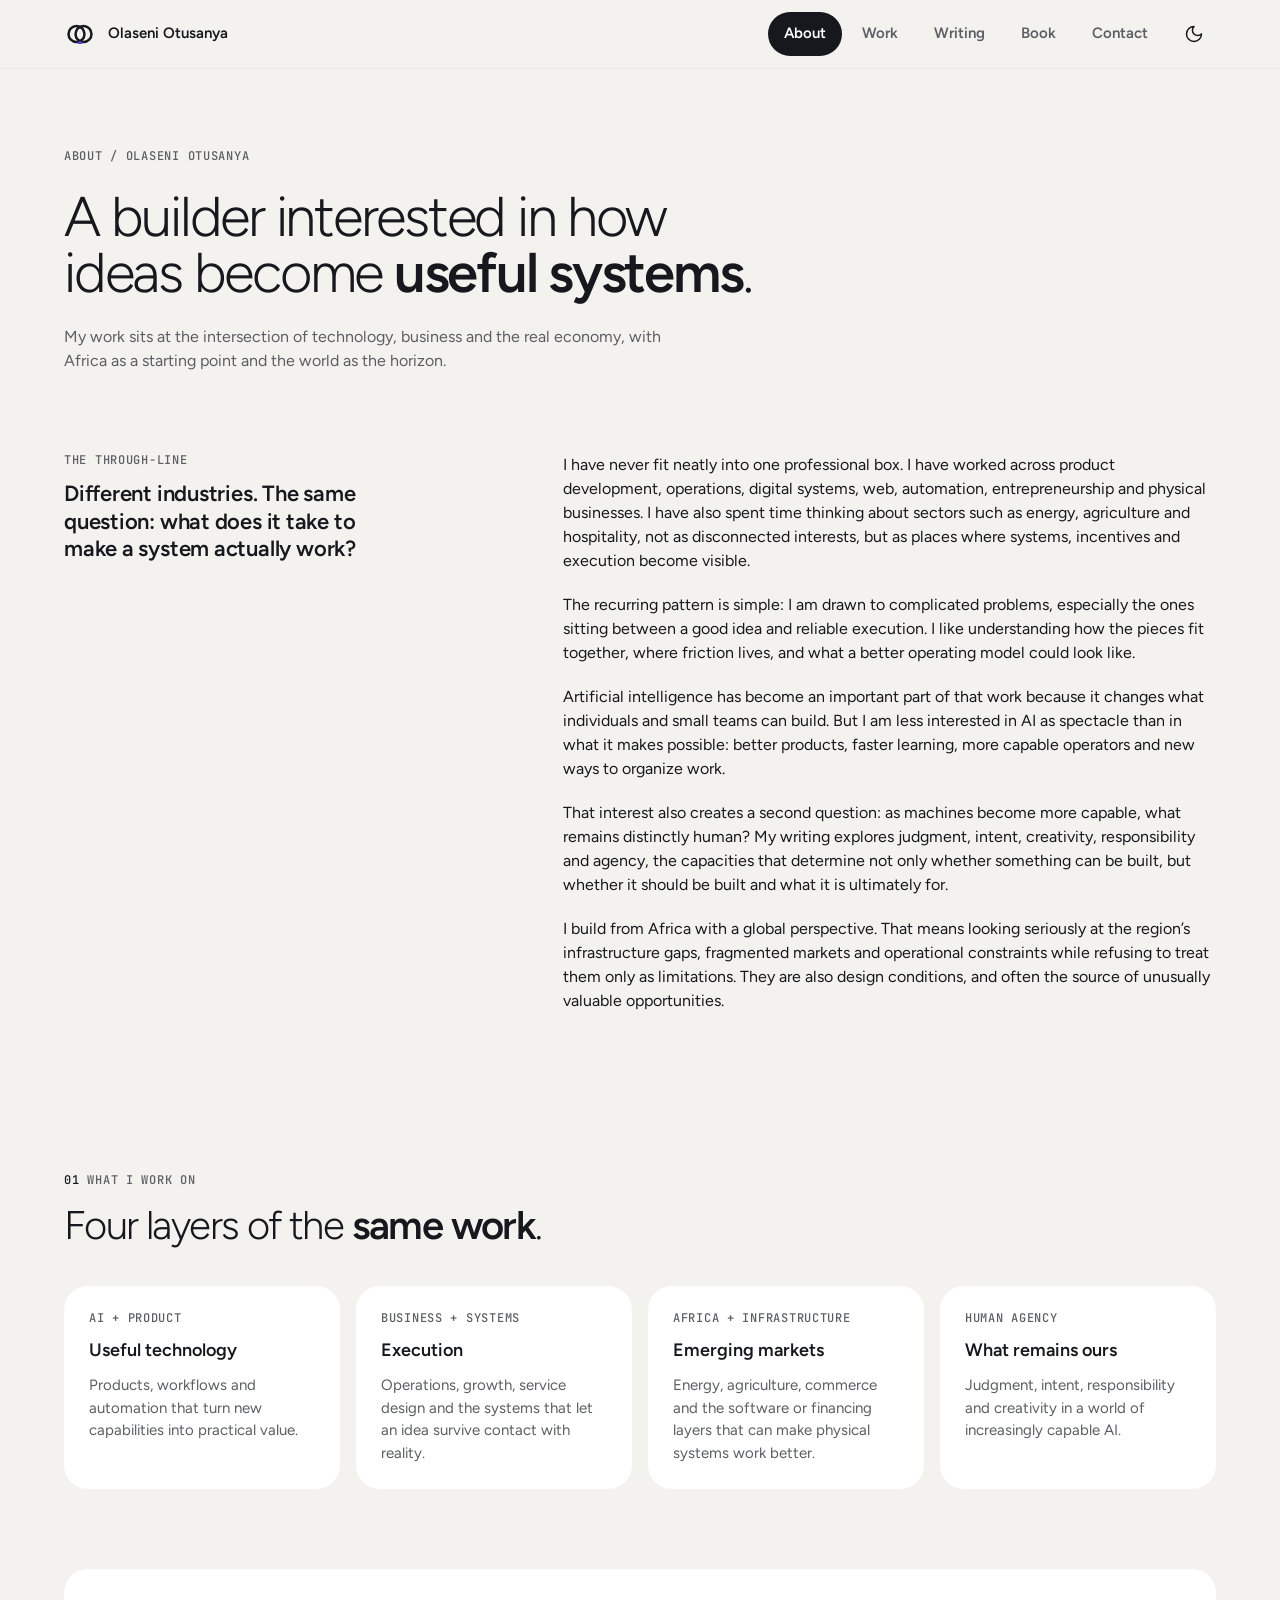
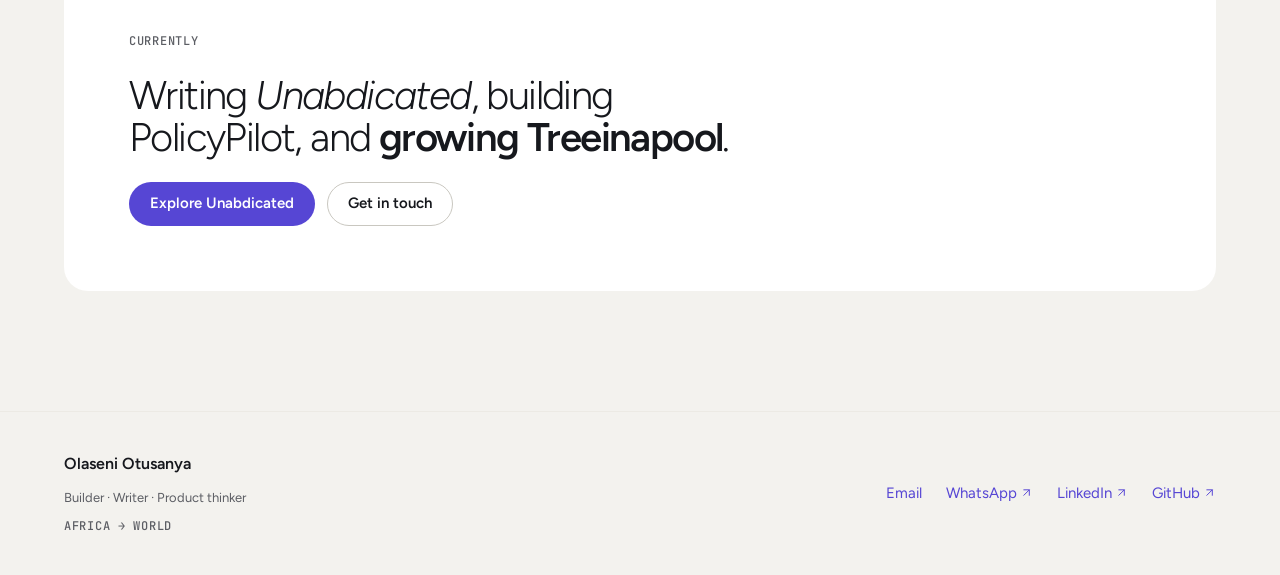
==== commit 459002d8: "Use the OO intersecting-circles mark as the header logo Replaces the profile photo in the header wit" ====
--- a/about/index.html
+++ b/about/index.html
@@ -45,7 +45,7 @@
 <a class="ods-button site-skip" data-variant="inverse" href="#main">Skip to content</a>
 <header class="site-header">
   <div class="site-container site-header__inner">
-    <a class="site-brand" href="/"><span class="ods-avatar" data-size="sm"><img src="/assets/olaseni-profile.jpg" alt="" width="240" height="300" /></span>Olaseni Otusanya</a>
+    <a class="site-brand" href="/"><svg class="site-brand__mark" viewBox="0 0 64 64" width="36" height="36" aria-hidden="true" focusable="false"><circle cx="25" cy="32" r="16" /><circle cx="39" cy="32" r="16" /><rect x="27" y="47" width="10" height="5" rx="2.5" /></svg>Olaseni Otusanya</a>
     <div class="site-header__end">
       <nav class="site-nav" aria-label="Main"><a class="site-nav__item" href="/about/" aria-current="page">About</a><a class="site-nav__item" href="/portfolio/">Work</a><a class="site-nav__item" href="/writing/">Writing</a><a class="site-nav__item" href="/unabdicated/">Book</a><a class="site-nav__item" href="/#contact">Contact</a></nav>
       <a class="ods-icon-button site-header__mail" href="mailto:olaseni.otusanya@gmail.com" aria-label="Email Olaseni"><svg width="20" height="20" aria-hidden="true" focusable="false"><use href="/assets/icons.svg#mail"></use></svg></a>
--- a/assets/site.css
+++ b/assets/site.css
@@ -103,6 +103,22 @@
   font-weight: var(--ods-font-weight-semibold);
   line-height: var(--ods-text-label-md-line-height);
   text-decoration: none;
+}
+
+/* The OO mark: two intersecting circles, the same mark as the favicon. */
+.site-brand__mark {
+  inline-size: var(--ods-size-avatar-sm);
+  block-size: var(--ods-size-avatar-sm);
+
+  & circle {
+    fill: none;
+    stroke: currentcolor;
+    stroke-width: 5;
+  }
+
+  & rect {
+    fill: var(--ods-color-action-primary-bg);
+  }
 }
 
 .site-header__end {
